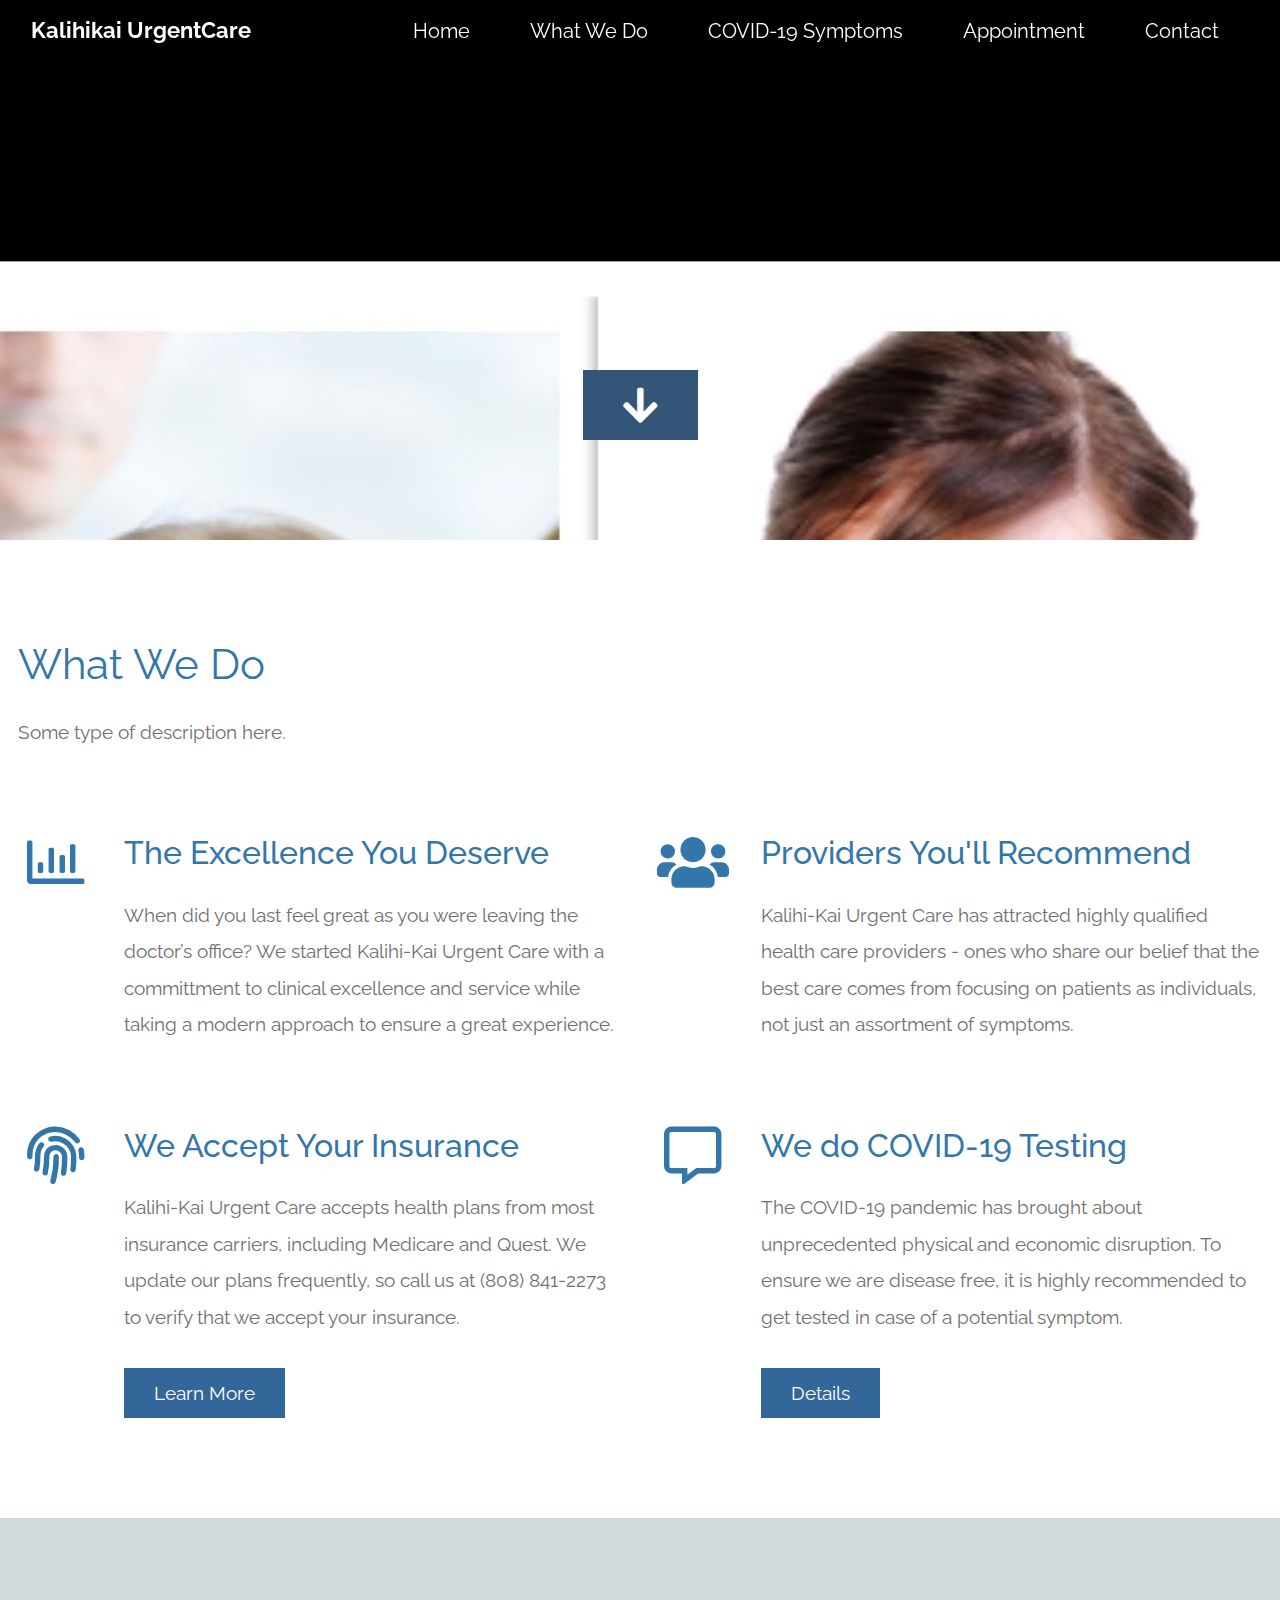
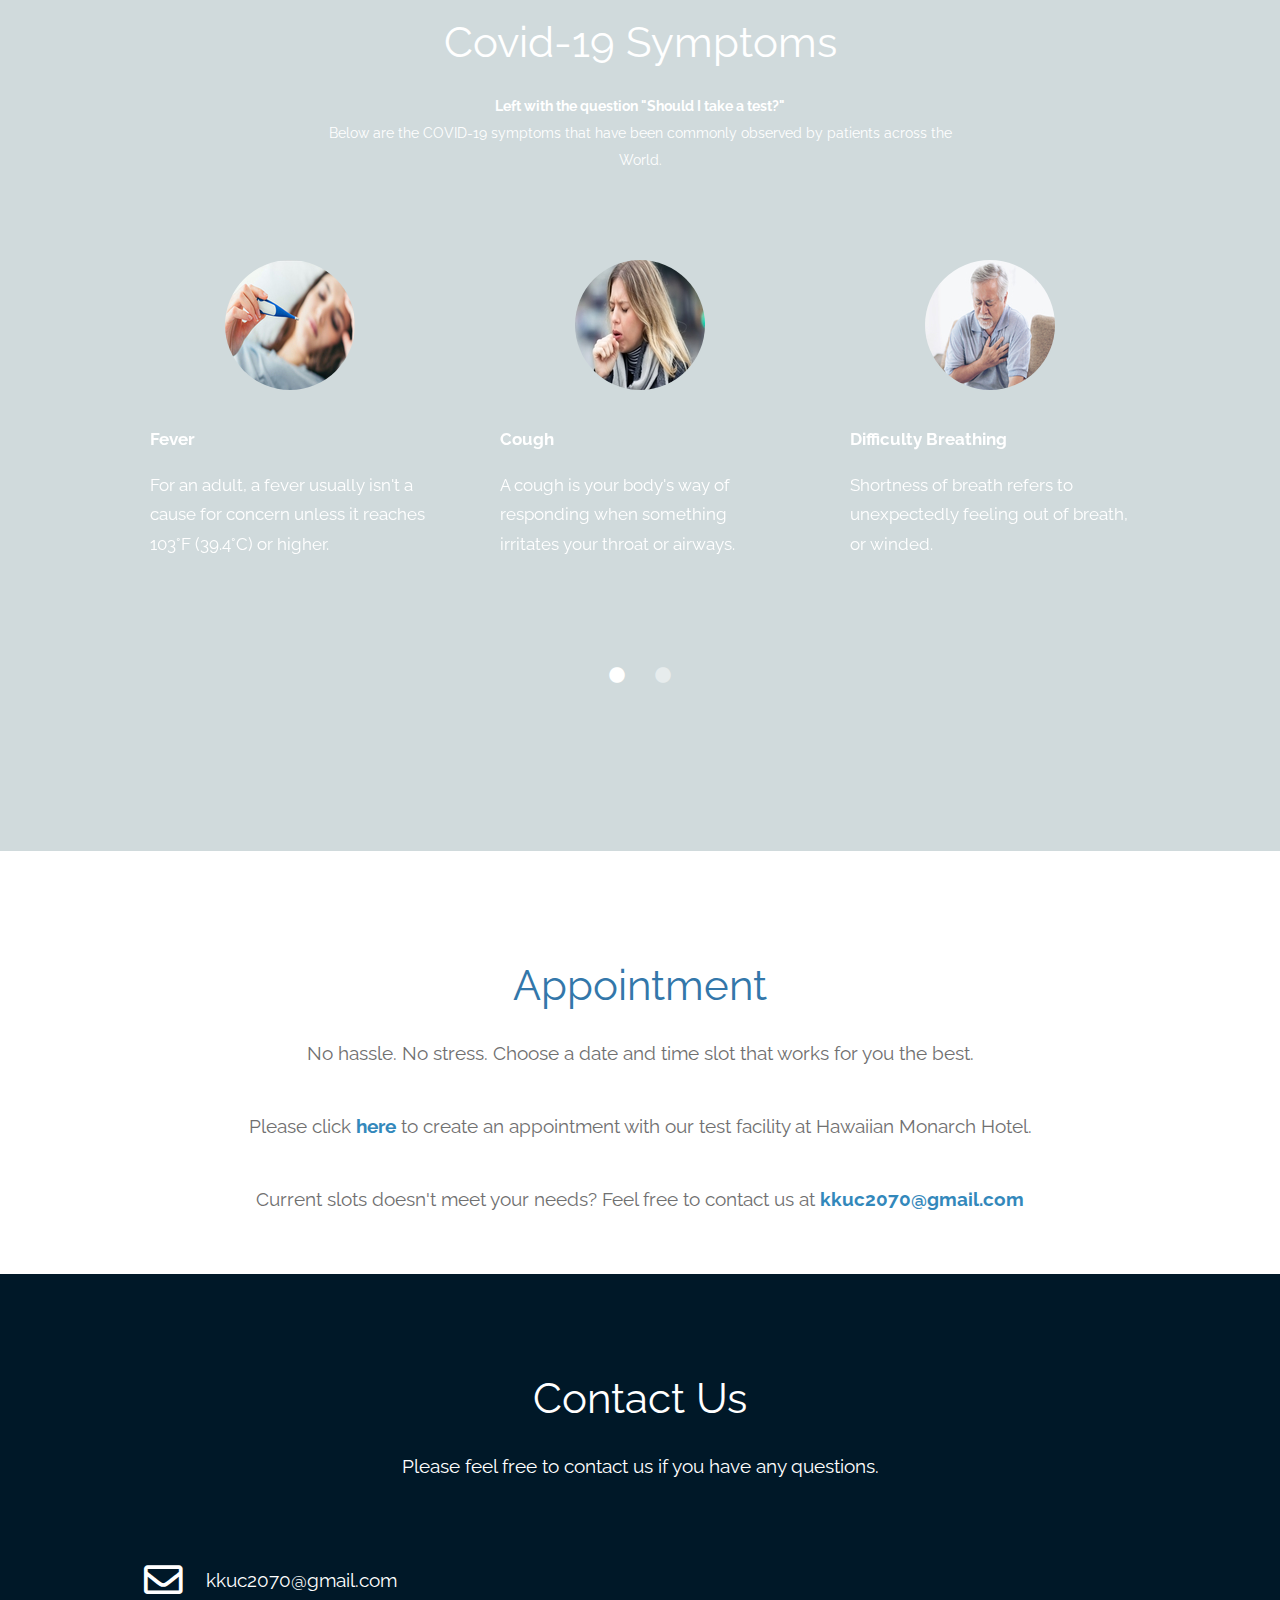
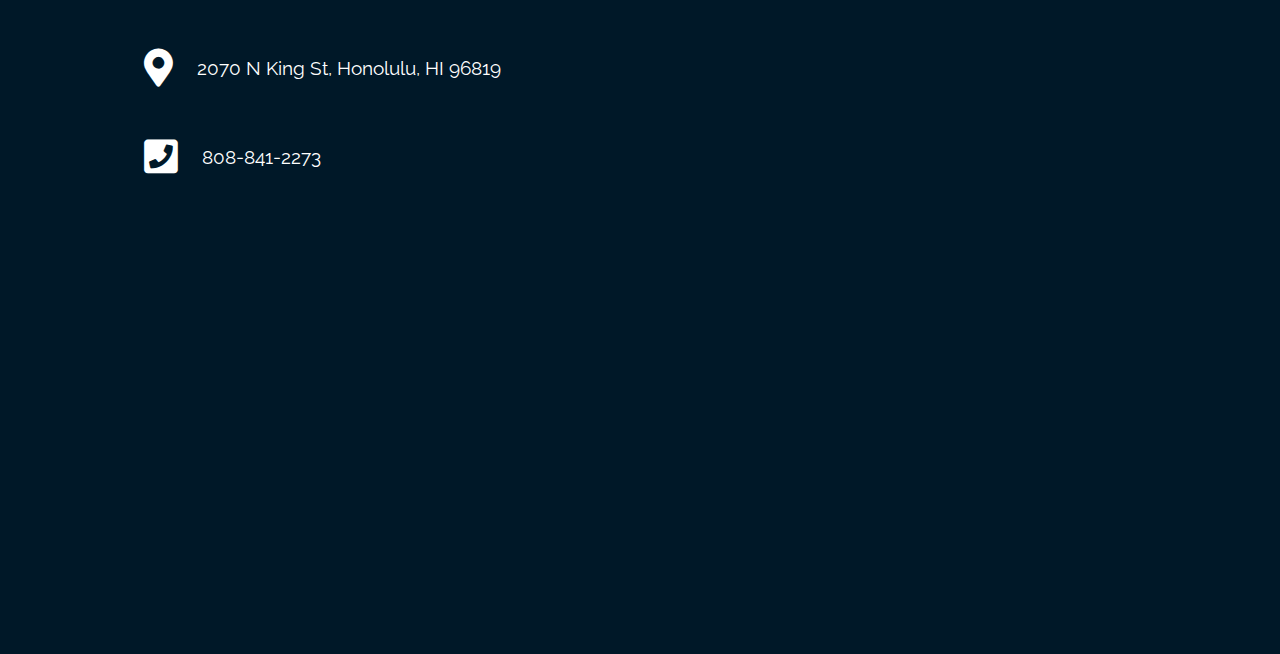
==== index.html @ c1357fe6 "pop up page before the actual page" ====
<!DOCTYPE html>
<html lang="en">
  <head>
    <meta charset="UTF-8" />
    <meta name="viewport" content="width=device-width, initial-scale=1.0" />
    <meta http-equiv="X-UA-Compatible" content="ie=edge" />
    <title>Kalihikai UrgentCare</title>
    <link rel="stylesheet" href="fontawesome-5.5/css/all.min.css" />
    <link rel="stylesheet" href="slick/slick.css">
    <link rel="stylesheet" href="slick/slick-theme.css">
    <link rel="stylesheet" href="magnific-popup/magnific-popup.css">
    <link rel="stylesheet" href="css/bootstrap.min.css" />
    <link rel="stylesheet" href="css/tooplate-infinite-loop.css" />

  </head>
  <body>
    <!-- Hero section -->
    <section id="infinite" class="text-white tm-font-big tm-parallax">
      <!-- Navigation -->
      <nav class="navbar navbar-expand-md tm-navbar" id="tmNav">              
        <div class="container">   
          <div class="tm-next">
              <a href="#infinite" class="navbar-brand">Kalihikai UrgentCare</a>
          </div>
          <button class="navbar-toggler" type="button" data-toggle="collapse" data-target="#navbarSupportedContent" aria-controls="navbarSupportedContent" aria-expanded="false" aria-label="Toggle navigation">
            <i class="fas fa-bars navbar-toggler-icon"></i>
          </button>
          <div class="collapse navbar-collapse" id="navbarSupportedContent">
            <ul class="navbar-nav ml-auto">
              <li class="nav-item">
                  <a class="nav-link tm-nav-link" href="#infinite">Home</a>
              </li>
              <li class="nav-item">
                  <a class="nav-link tm-nav-link" href="#whatwedo">What We Do</a>
              </li>
              <li class="nav-item">
                <a class="nav-link tm-nav-link" href="#testimonials">COVID-19 Symptoms</a>
              </li>
              <li class="nav-item">
                  <a class="nav-link tm-nav-link" href="#gallery">Appointment</a>
              </li>
              <li class="nav-item">
                  <a class="nav-link tm-nav-link" href="#contact">Contact</a>
              </li>                    
            </ul>
          </div>        
        </div>
      </nav>
      
<!--      <div class="text-center tm-hero-text-container">-->
<!--        <div class="tm-hero-text-container-inner">-->
<!--            <h2 class="tm-hero-title">Kalihikai UrgentCare</h2>-->
<!--            <p class="tm-hero-subtitle">-->
<!--              COVID-19 Testing-->
<!--                <br>Rapid Test-->
<!--            </p>-->
<!--        </div>        -->
<!--      </div>-->

      <div class="tm-next tm-intro-next">
        <a href="#whatwedo" class="text-center tm-down-arrow-link">
          <i class="fas fa-2x fa-arrow-down tm-down-arrow"></i>
        </a>
      </div>      
    </section>

    <section id="whatwedo" class="tm-section-pad-top">
      
      <div class="container">

            <div class="row tm-content-box"><!-- first row -->
                <div class="col-lg-12 col-xl-12">
                    <div class="tm-intro-text-container">
                        <h2 class="tm-text-primary mb-4 tm-section-title">What We Do</h2>
                        <p class="mb-4 tm-intro-text">
                          Some type of description here.</p>
                    </div>
                </div>

            </div><!-- first row -->
            
            <div class="row tm-content-box"><!-- second row -->
        		<div class="col-lg-1">
                    <i class="far fa-3x fa-chart-bar text-center tm-icon"></i>
                </div>
                <div class="col-lg-5">
                    <div class="tm-intro-text-container">
                        <h2 class="tm-text-primary mb-4">The Excellence You Deserve</h2>
                        <p class="mb-4 tm-intro-text">
                          When did you last feel great as you were leaving the doctor’s office? We started Kalihi-Kai Urgent Care with a committment to clinical excellence and service while taking a modern approach to ensure a great experience.</p>
                    </div>
                </div>
                
                <div class="col-lg-1">
                    <i class="fas fa-3x fa-users text-center tm-icon"></i>
                </div>
                <div class="col-lg-5">
                    <div class="tm-intro-text-container">
                        <h2 class="tm-text-primary mb-4">Providers You'll Recommend</h2>
                        <p class="mb-4 tm-intro-text">Kalihi-Kai Urgent Care has attracted highly qualified health care providers - ones who share our belief that the best care comes from focusing on patients as individuals, not just an assortment of symptoms.</p>
                    </div>
                </div>

            </div><!-- second row -->
            
            <div class="row tm-content-box"><!-- third row -->
        		<div class="col-lg-1">
                    <i class="fas fa-3x fa-fingerprint text-center tm-icon"></i>
                </div>
                <div class="col-lg-5">
                    <div class="tm-intro-text-container">
                        <h2 class="tm-text-primary mb-4">We Accept Your Insurance</h2>
                        <p class="mb-4 tm-intro-text">
                      Kalihi-Kai Urgent Care accepts health plans from most insurance carriers, including Medicare and Quest. We update our plans frequently, so call us at (808) 841-2273 to verify that we accept your insurance.</p>
                          <div class="tm-continue">
                            <a href="#testimonials" class="tm-intro-text tm-btn-primary">Learn More</a>
                        </div>
                    </div>
                </div>
                
                <div class="col-lg-1">
                    <i class="far fa-3x fa-comment-alt text-center tm-icon"></i>
                </div>
                <div class="col-lg-5">
                    <div class="tm-intro-text-container">
                        <h2 class="tm-text-primary mb-4">We do COVID-19 Testing</h2>
                        <p class="mb-4 tm-intro-text">The COVID-19 pandemic has brought about unprecedented physical and economic disruption. To ensure we are disease free, it is highly recommended to get tested in case of a potential symptom.</p>
                          <div class="tm-continue">
                            <a href="#testimonials" class="tm-intro-text tm-btn-primary">Details</a>
                        </div>
                    </div>
                </div>

            </div><!-- third row -->

        </div>
      
    </section>
    
    <section id="testimonials" class="tm-section-pad-top tm-parallax-2">      
      <div class="container tm-testimonials-content">
        <div class="row">
          <div class="col-lg-12 tm-content-box">
            <h2 class="text-white text-center mb-4 tm-section-title">Covid-19 Symptoms</h2>
            <p class="mx-auto tm-section-desc text-center">
                <strong>Left with the question "Should I take a test?"</strong>
                <br>Below are the COVID-19 symptoms that have been commonly observed by patients across the World.
              </p>
            <div class="mx-auto tm-gallery-container tm-gallery-container-2">
              <div class="tm-testimonials-carousel">
                <figure class="tm-testimonial-item">
                  <img src="img/testimonial-img-01.jpg" alt="Image" class="img-fluid mx-auto">
                  <blockquote><strong>Fever</strong></blockquote>
                  <blockquote>For an adult, a fever usually isn't a cause for concern unless it reaches 103°F (39.4°C) or higher.</blockquote>
                </figure>

                <figure class="tm-testimonial-item">
                  <img src="img/testimonial-img-02.jpg" alt="Image" class="img-fluid mx-auto">
                  <blockquote><strong>Cough</strong></blockquote>
                  <blockquote>A cough is your body's way of responding when something irritates your throat or airways.</blockquote>
                </figure>

                <figure class="tm-testimonial-item">
                  <img src="img/testimonial-img-03.jpg" alt="Image" class="img-fluid mx-auto">
                  <blockquote><strong>Difficulty Breathing</strong></blockquote>
                  <blockquote>Shortness of breath refers to unexpectedly feeling out of breath, or winded.</blockquote>
                </figure>

                <figure class="tm-testimonial-item">
                  <img src="img/testimonial-img-04.jpg" alt="Image" class="img-fluid mx-auto">
                  <blockquote><strong>Fatigueness</strong></blockquote>
                  <blockquote>Feeling overtired, with low energy and a strong desire to sleep that interferes with normal daily activities.</blockquote>
                </figure>

              </div>
            </div>
          </div>
        </div>
      </div>
      <div class="tm-bg-overlay"></div>
    </section>
    
    <section id="gallery" class="tm-section-pad-top">
      <div class="container tm-container-gallery">
        <div class="row">
          <div class="text-center col-12">
              <h2 class="tm-text-primary tm-section-title mb-4">Appointment</h2>
              <p>
              No hassle. No stress. Choose a date and time slot that works for you the best.<br><br>
                  Please click <strong><a href="calendar.html" target="_bottom">here</a></strong> to create an appointment with our test facility at Hawaiian Monarch Hotel.
                  <br><br>Current slots doesn't meet your needs? Feel free to contact us at <strong><a href="mailto:kkuc2070@gmail.com" target="_bottom">kkuc2070@gmail.com</a></strong>
              </p>
          </div>
        </div>
      </div>
    </section>

    <!-- Contact -->
    <section id="contact" class="tm-section-pad-top tm-parallax-2">
    
      <div class="container tm-container-contact">

        <div class="row">

            <div class="text-center col-12">
                <h2 class="tm-section-title mb-4">Contact Us</h2>
                <p class="mb-5">
                  Please feel free to contact us if you have any questions.
                </p><br>
            </div>

            <div class="col-sm-12 col-md-6">
                <div class="contact-item">
                  <a rel="nofollow" href="mailto:@gmail.com" class="item-link">
                      <i class="far fa-2x fa-envelope mr-4"></i>
                      <span class="mb-0">kkuc2070@gmail.com</span>
                  </a>
                </div>

                <div class="contact-item">
                  <a rel="nofollow" href="https://goo.gl/maps/x8SE1mJVfGqbF83N7" class="item-link">
                      <i class="fas fa-2x fa-map-marker-alt mr-4"></i>
                      <span class="mb-0">2070 N King St, Honolulu, HI 96819</span>
                  </a>
                </div>

                <div class="contact-item">
                  <a rel="nofollow" href="tel:8088412273" class="item-link">
                      <i class="fas fa-2x fa-phone-square mr-4"></i>
                      <span class="mb-0">808-841-2273</span>
                  </a>
                </div>
            </div>


        </div><!-- row ending -->
        
      </div>

    </section>
    
    <script src="js/jquery-1.9.1.min.js"></script>     
    <script src="slick/slick.min.js"></script>
    <script src="magnific-popup/jquery.magnific-popup.min.js"></script>
    <script src="js/easing.min.js"></script>
    <script src="js/jquery.singlePageNav.min.js"></script>     
    <script src="js/bootstrap.min.js"></script>
    <script>

      function getOffSet(){
        var _offset = 450;
        var windowHeight = window.innerHeight;

        if(windowHeight > 500) {
          _offset = 400;
        } 
        if(windowHeight > 680) {
          _offset = 300
        }
        if(windowHeight > 830) {
          _offset = 210;
        }

        return _offset;
      }

      function setParallaxPosition($doc, multiplier, $object){
        var offset = getOffSet();
        var from_top = $doc.scrollTop(),
          bg_css = 'center ' +(multiplier * from_top - offset) + 'px';
        $object.css({"background-position" : bg_css });
      }

      // Parallax function
      // Adapted based on https://codepen.io/roborich/pen/wpAsm        
      var background_image_parallax = function($object, multiplier, forceSet){
        multiplier = typeof multiplier !== 'undefined' ? multiplier : 0.5;
        multiplier = 1 - multiplier;
        var $doc = $(document);
        // $object.css({"background-attatchment" : "fixed"});

        if(forceSet) {
          setParallaxPosition($doc, multiplier, $object);
        } else {
          $(window).scroll(function(){          
            setParallaxPosition($doc, multiplier, $object);
          });
        }
      };

      var background_image_parallax_2 = function($object, multiplier){
        multiplier = typeof multiplier !== 'undefined' ? multiplier : 0.5;
        multiplier = 1 - multiplier;
        var $doc = $(document);
        $object.css({"background-attachment" : "fixed"});
        
        $(window).scroll(function(){
          if($(window).width() > 768) {
            var firstTop = $object.offset().top,
                pos = $(window).scrollTop(),
                yPos = Math.round((multiplier * (firstTop - pos)) - 186);              

            var bg_css = 'center ' + yPos + 'px';

            $object.css({"background-position" : bg_css });
          } else {
            $object.css({"background-position" : "center" });
          }
        });
      };
      
      $(function(){
        // Hero Section - Background Parallax
        background_image_parallax($(".tm-parallax"), 0.30, false);
        background_image_parallax_2($("#contact"), 0.80);   
        background_image_parallax_2($("#testimonials"), 0.80);   
        
        // Handle window resize
        window.addEventListener('resize', function(){
          background_image_parallax($(".tm-parallax"), 0.30, true);
        }, true);

        // Detect window scroll and update navbar
        $(window).scroll(function(e){          
          if($(document).scrollTop() > 120) {
            $('.tm-navbar').addClass("scroll");
          } else {
            $('.tm-navbar').removeClass("scroll");
          }
        });
        
        // Close mobile menu after click 
        $('#tmNav a').on('click', function(){
          $('.navbar-collapse').removeClass('show'); 
        })

        // Scroll to corresponding section with animation
        $('#tmNav').singlePageNav({
          'easing': 'easeInOutExpo',
          'speed': 600
        });        
        
        // Add smooth scrolling to all links
        // https://www.w3schools.com/howto/howto_css_smooth_scroll.asp
        $("a").on('click', function(event) {
          if (this.hash !== "") {
            event.preventDefault();
            var hash = this.hash;

            $('html, body').animate({
              scrollTop: $(hash).offset().top
            }, 600, 'easeInOutExpo', function(){
              window.location.hash = hash;
            });
          } // End if
        });

        // Pop up
        $('.tm-gallery').magnificPopup({
          delegate: 'a',
          type: 'image',
          gallery: { enabled: true }
        });

        $('.tm-testimonials-carousel').slick({
          dots: true,
          prevArrow: false,
          nextArrow: false,
          infinite: false,
          slidesToShow: 3,
          slidesToScroll: 1,
          responsive: [
            {
              breakpoint: 992,
              settings: {
                slidesToShow: 2
              }
            },
            {
              breakpoint: 768,
              settings: {
                slidesToShow: 2
              }
            }, 
            {
              breakpoint: 480,
              settings: {
                  slidesToShow: 1
              }                 
            }
          ]
        });

        // Gallery
        $('.tm-gallery').slick({
          dots: true,
          infinite: false,
          slidesToShow: 5,
          slidesToScroll: 2,
          responsive: [
          {
            breakpoint: 1199,
            settings: {
              slidesToShow: 4,
              slidesToScroll: 2
            }
          },
          {
            breakpoint: 991,
            settings: {
              slidesToShow: 3,
              slidesToScroll: 2
            }
          },
          {
            breakpoint: 767,
            settings: {
              slidesToShow: 2,
              slidesToScroll: 1
            }
          },
          {
            breakpoint: 480,
            settings: {
              slidesToShow: 1,
              slidesToScroll: 1
            }
          }
        ]
        });
      });
    </script>
  </body>
</html>
---- css/tooplate-infinite-loop.css ----
/*

Tooplate 2117 Infinite Loop

https://www.tooplate.com/view/2117-infinite-loop

*/

@import url("https://fonts.googleapis.com/css?family=Raleway:100,300,400,500,700,900");

body {
	font-family: "Raleway", sans-serif;
	font-size: 1.2em;
  color: #707070;
  margin: 0;
  padding: 0;
  overflow-x: hidden;
}
a {
  transition: all 0.3s ease;
  color: #38B;
}

a:hover,
a:focus {
  text-decoration: none;
  color: #D40;
}

a:focus {
  outline: none;
}

.btn {
  padding: 8px 32px;
}

.btn:hover {
  background-color: #ced4da;
}

blockquote {
  font-size: 0.86em;
  line-height: 1.8em;
}

.tm-section-pad-top {
  padding-top: 80px;
  padding-bottom: 40px;
}

.tm-content-box {
  padding-top: 20px;
  padding-bottom: 40px;
}

.tm-text-primary {
  color: #37A;
}

.tm-font-big {
  font-size: 1.25rem;
}

.tm-btn-primary {
  color: white;
  background-color: #369;
  padding: 14px 30px;
}

.tm-btn-primary:hover,
.tm-btn-primary:focus {
  color: white;
  background-color: #38B;
}

/* Navbar */

.tm-navbar {
  position: fixed;
  width: 100%;
  z-index: 1000;
  background-color: transparent;
  transition: all 0.3s ease;
}

.tm-navbar.scroll {
  background-color: white;
  border-bottom: 1px solid #e9ecef;
}

.navbar-brand {
  color: white;
  font-size: 1.4rem;
  font-weight: bold;
}

.navbar-brand:hover,
.tm-navbar.scroll .navbar-brand:hover {
  color: #38B;
}

.tm-navbar.scroll .navbar-brand {
  color: #369;
}

.nav-item {
  list-style: none;
}

.tm-nav-link {
  color: white;
}

.tm-navbar.scroll .tm-nav-link {
  color: #369;
}

.tm-navbar.scroll .tm-nav-link:hover,
.tm-navbar.scroll .tm-nav-link.current,
.tm-nav-link:hover {
  color: #FFF;
  background-color: #369;
}

.navbar-toggler {
  border: 1px solid white;
  padding-left: 10px;
  padding-right: 10px;
}

.navbar-toggler-icon {
  color: white;
  padding-top: 6px;
}

.tm-navbar.scroll .navbar-toggler {
  border: 1px solid #707070;
}

.tm-navbar.scroll .navbar-toggler-icon {
  color: #707070;
}

/* Hero */

#infinite {
	background-color: #222;
  background-image: url(../img/collage.jpg);
  background-repeat: no-repeat;
  height: 60vh;
  min-height: 375px;
  position: relative;
}

@media (min-height: 600px) and (min-width: 1920px) {
  #infinite {
    background-size: cover;
  }
}

@media (min-height: 830px) {
  #infinite {
    background-position: center -210px;
  }
}

@media (min-height: 680px) and (max-height: 829px) {
  #infinite {
    background-position: center -300px;
  }
}

@media (min-height: 500px) and (max-height: 679px) {
  #infinite {
    background-position: center -400px;
  }
}

@media (max-height: 499px) {
  #infinite {
    background-position: center -450px;
  }
}

.tm-hero-text-container {
  width: 100%;
  height: 100%;
  display: flex;
  flex-flow: column;
  justify-content: center;
}

.tm-hero-text-container-inner {
  margin-top: -90px;
}

.tm-hero-title {
  font-size: 3.5rem;
  text-shadow: 2px 2px 2px #333;
}

.tm-hero-subtitle {
  text-shadow: 2px 2px 2px #333;
}

.tm-intro-next {
  position: absolute;
  bottom: 100px;
  left: 0;
  right: 0;
}

@media (max-height: 480px) {
  .tm-hero-text-container-inner {
    margin-top: -40px;
  }

  .tm-intro-next {
    bottom: 20px;
  }
}

.tm-down-arrow-link {
  display: block;
  margin-top: 18%;
}

.tm-down-arrow {
  	color: #FFF;
    cursor: pointer;
    background: #357;
    padding: 15px 40px;
    transition: all 0.3s ease;
}

.tm-down-arrow:hover,
.tm-down-arrow:focus {
  color: #FFF;
  background: #37A;
  padding: 20px 50px;
}

/* Introduction */

#introduction {
  padding-bottom: 100px;
}

.tm-section-title {
  font-size: 2.6rem;
  font-weight: normal;
}

.tm-intro-text {
  font-size: 1.2rem;
}

.tm-icon {
  display: block;
  color: #37A;
}

.tm-continue {
	padding: 20px 0 30px 0;
}

/* Testimonials */
#testimonials {
  color: white;
  background-image: url(../img/infinite-loop-02.jpg);
  background-size: cover;
  background-repeat: no-repeat;
  background-size: 100%;
  position: relative;
}

@media (max-width: 991px) {
  #testimonials {
    background-image: url(../img/infinite-loop-02-mobile.jpg);
  }
}

.tm-testimonials-content {
  position: relative;
  z-index: 100;
}

.tm-bg-overlay {
  width: 100%;
  height: 100%;
  background: rgba(20, 70, 80, 0.2);
  position: absolute;
  top: 0;
  left: 0;
  right: 0;
  bottom: 0;
  z-index: 0;
}

.tm-testimonials-carousel {
  max-width: 1050px;
  margin: 0 auto;
}

.tm-testimonial-item {
  max-width: 290px;
  margin-left: 35px;
  margin-right: 35px;
}

.tm-testimonial-item img {
  border-radius: 50%;
  margin-bottom: 35px;
}

.tm-testimonial-item figcaption {
  text-align: right;
  font-style: italic;
  font-size: 1.1rem;
}

/* Work */

.tm-section-desc {
  max-width: 650px;
  width: 100%;
  font-size: 0.9rem;
}

.tm-gallery-container {
  padding-top: 70px;
  padding-bottom: 120px;
}

.tm-gallery-item {
  margin: 0 15px;
}

.slick-dots {
  bottom: -65px;
}

.slick-dots li {
  margin: 0 13px;
}

.slick-dots li button:hover:before,
.slick-dots li button:focus:before,
.slick-dots li.slick-active button:before {
  opacity: 1;
  color: #3ba0dd;
}

.tm-testimonials-carousel .slick-dots li button:before {
  color: white;
  opacity: 0.5;
}

.tm-testimonials-carousel .slick-dots li button:hover:before,
.tm-testimonials-carousel .slick-dots li button:focus:before,
.tm-testimonials-carousel .slick-dots li.slick-active button:before {
  color: white;
  opacity: 1;
}

.slick-dots li button:before {
  font-size: 18px;
}

/* Hover Effect */
/* Common style */
.grid figure {
  position: relative;
  float: left;
  overflow: hidden;
  background: #3085a3;
  text-align: center;
  cursor: pointer;
}

.grid figure img {
  position: relative;
  display: block;
  min-height: 100%;
  max-width: 100%;
  opacity: 0.8;
}

.grid figure figcaption {
  padding: 2em;
  color: #fff;
  text-transform: uppercase;
  font-size: 1.25em;
  -webkit-backface-visibility: hidden;
  backface-visibility: hidden;
}

.grid figure figcaption::before,
.grid figure figcaption::after {
  pointer-events: none;
}

.grid figure figcaption,
.grid figure figcaption > a {
  position: absolute;
  top: 0;
  left: 0;
  width: 100%;
  height: 100%;
}

/* Anchor will cover the whole item by default */
/* For some effects it will show as a button */
.grid figure figcaption > a {
  z-index: 1000;
  text-indent: 200%;
  white-space: nowrap;
  font-size: 0;
  opacity: 0;
}

.grid figure h2 {
  word-spacing: -0.15em;
  font-size: 0.9em;
  font-weight: 300;
}

.grid figure h2 span {
  font-weight: 600;
}

.grid figure h2,
.grid figure p {
  margin: 0;
}

.grid figure p {
  letter-spacing: 1px;
  font-size: 68.5%;
}

/*---------------*/
/***** Honey *****/
/*---------------*/

figure.effect-honey {
  background: #4a3753;
  max-width: 220px;
}

figure.effect-honey img {
  opacity: 1;
  -webkit-transition: opacity 0.35s;
  transition: opacity 0.35s;
}

figure.effect-honey:hover img {
  opacity: 0.4;
}

figure.effect-honey figcaption::before {
  position: absolute;
  bottom: 0;
  left: 0;
  width: 100%;
  height: 10px;
  background: #38C;
  content: "";
  -webkit-transform: translate3d(0, 10px, 0);
  transform: translate3d(0, 10px, 0);
}

figure.effect-honey h2 {
  position: absolute;
  bottom: 0;
  left: 0;
  padding: 1em 1.5em;
  width: 100%;
  text-align: left;
  -webkit-transform: translate3d(0, -30px, 0);
  transform: translate3d(0, -30px, 0);
}

figure.effect-honey h2 i {
  font-style: normal;
  opacity: 0;
  -webkit-transition: opacity 0.35s, -webkit-transform 0.35s;
  transition: opacity 0.35s, transform 0.35s;
  -webkit-transform: translate3d(0, -30px, 0);
  transform: translate3d(0, -30px, 0);
}

figure.effect-honey figcaption::before,
figure.effect-honey h2 {
  -webkit-transition: -webkit-transform 0.35s;
  transition: transform 0.35s;
}

figure.effect-honey:hover figcaption::before,
figure.effect-honey:hover h2,
figure.effect-honey:hover h2 i {
  opacity: 1;
  -webkit-transform: translate3d(0, 0, 0);
  transform: translate3d(0, 0, 0);
}

.tm-container-gallery {
	padding-top: 30px;
	}

/* Contact */

#contact {
  color: white;
  background-color: #001828;
  background-image: url(../img/infinite-loop-03.jpg);
  background-position: center;
  background-repeat: no-repeat;
  min-height: 980px;
  position: relative;
  padding-bottom: 50px;
  padding-top: 100px;
}

.contact-item {
  margin-left: 20px;
  margin-bottom: 50px;
}

.item-link {
  display: flex;
  align-items: center;
}

.item-link i,
.item-link span {
  color: white;
  transition: all 0.3s ease;
}

.item-link:hover i,
.item-link:hover span {
  color: #3496d8;
}

.tm-input {
	margin: 0 0 20px 0;
	width: 90%;
  padding: 8px 20px;
  border-radius: 6px;
  border: 1px solid white;
  background: transparent;
  color: white;
}

.tm-btn-submit {
	font-size: 0.9em;
	color: #fff;
	background-color: #369;
	width: 50%;
	margin-bottom: 60px;
}

.tm-btn-submit:hover {
	color: #fff;
	background-color: #38B;
}

::placeholder {
  /* Chrome, Firefox, Opera, Safari 10.1+ */
  color: white;
  opacity: 1; /* Firefox */
}

:-ms-input-placeholder {
  /* Internet Explorer 10-11 */
  color: white;
}

::-ms-input-placeholder {
  /* Microsoft Edge */
  color: white;
}

.tm-footer {
  position: absolute;
  bottom: 35px;
  left: 0;
  right: 0;
  padding: 0 15px;
}

.tm-footer a {
	color: #fff;
}

.tm-footer a:hover {
	color: #9CF;
}

.tm-footer-link {
  color: white;
}

.tm-footer-link:hover,
.tm-footer-link:focus {
  color: #38B;
  text-decoration: none;
}

p {
  line-height: 1.9;
}

@media (min-width: 768px) {
  .tm-intro-text-container {
    padding-left: 0px;
  }

  .navbar-expand-md .navbar-nav .nav-link {
    padding-right: 30px;
    padding-left: 30px;
  }
}

@media (min-width: 1200px) {
  .container {
    max-width: 1275px;
  }

  .tm-container-gallery {
    max-width: 1290px;
  }

  .tm-container-contact {
    max-width: 1063px;
  }
}

@media (max-width: 991px) {
  .tm-intro-text-container {
    padding-left: 15px;
    padding-top: 30px;
    max-width: 600px;
    margin-left: auto;
    margin-right: auto;
  }

  .tm-intro-img {
    display: block;
    margin-left: auto;
    margin-right: auto;
  }

  .tm-btn-submit {
    margin-left: 0;
    margin-top: 20px;
  }
}

@media (max-width: 767px) {

  .navbar-nav {
    max-width: 200px;
    text-align: right;
  }

  .navbar-collapse {
    background-color: rgb(255, 255, 255);
    padding: 10px;
    border-radius: 3px;
  }

  .navbar-collapse .nav-link {
    color: #707070;
	padding-right: 20px;
  }
}

@media (max-width: 480px) {
  .tm-gallery-container {
    max-width: 220px;
    margin-left: auto;
    margin-right: auto;
  }

  .tm-gallery-container-2 {
    max-width: 350px;
  }

  .slick-dots li {
    margin: 0 8px;
  }

  .tm-gallery-item {
    margin: 0;
  }
}
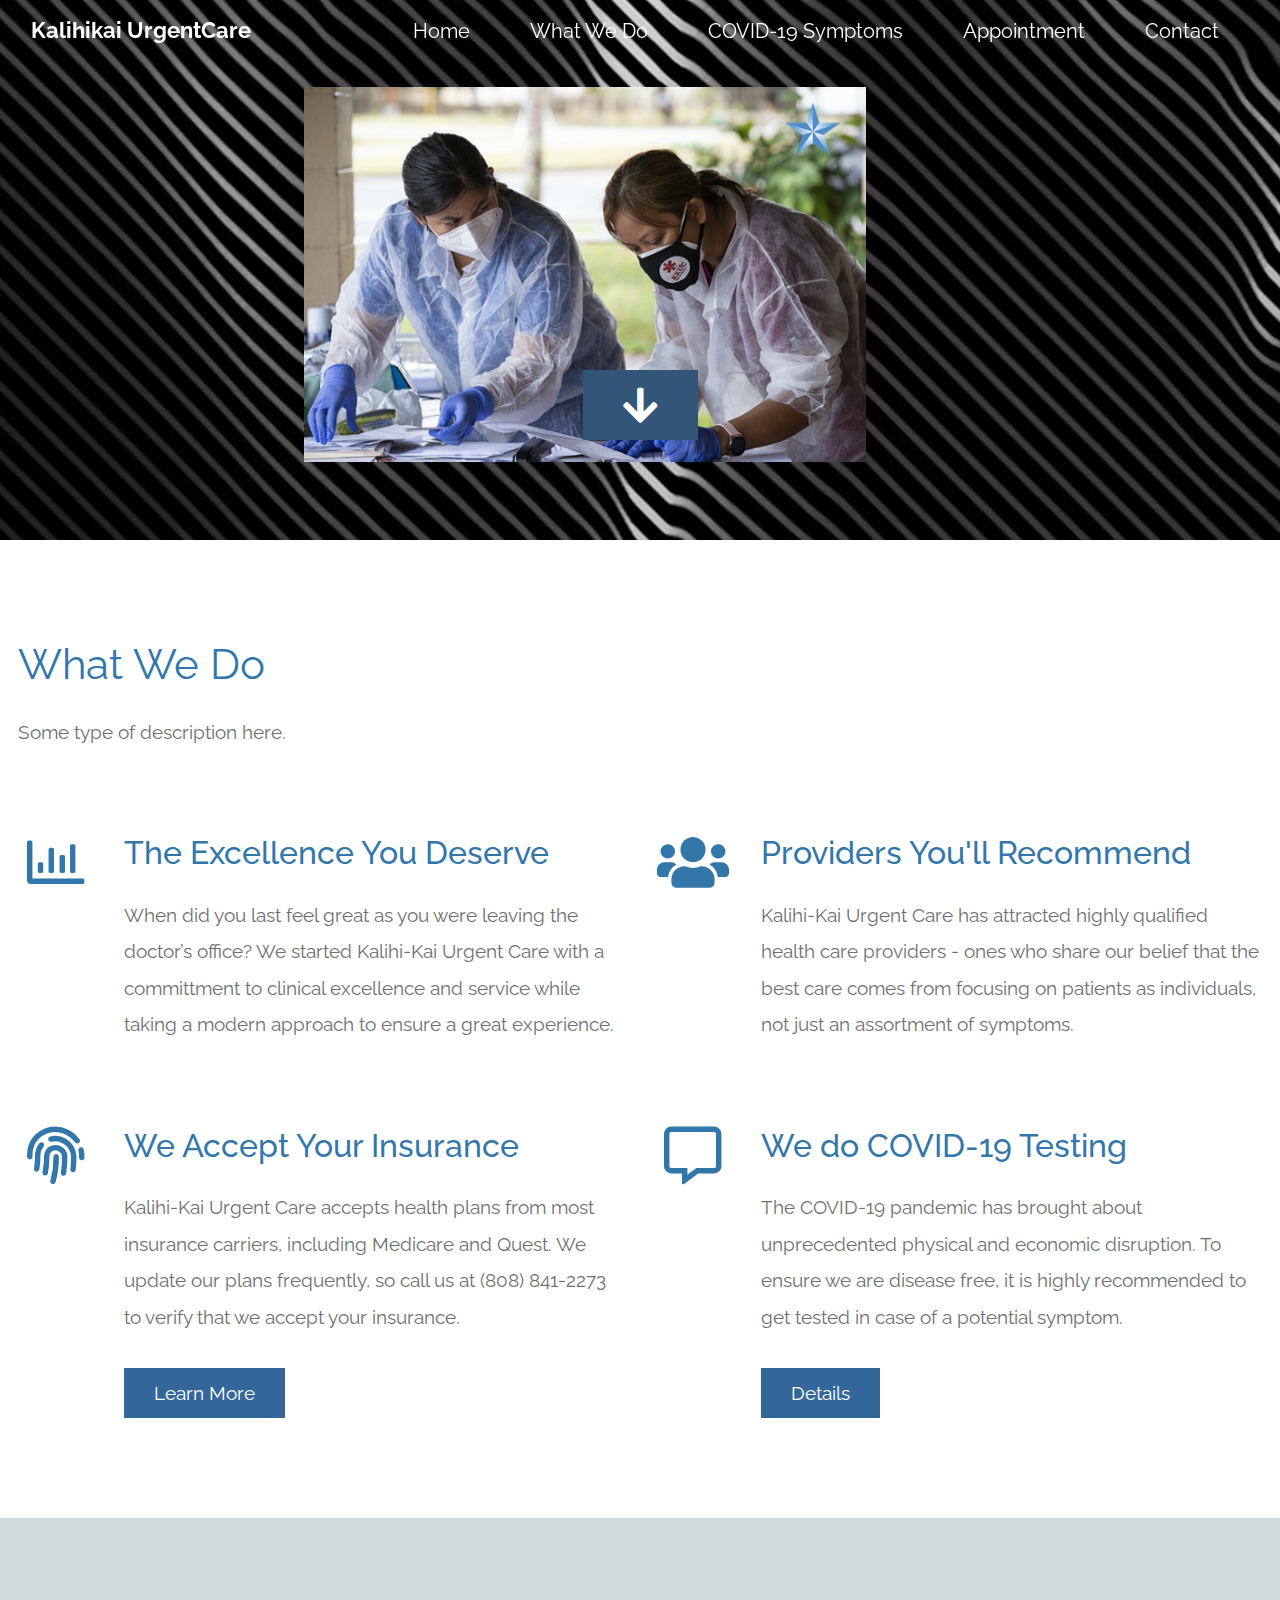
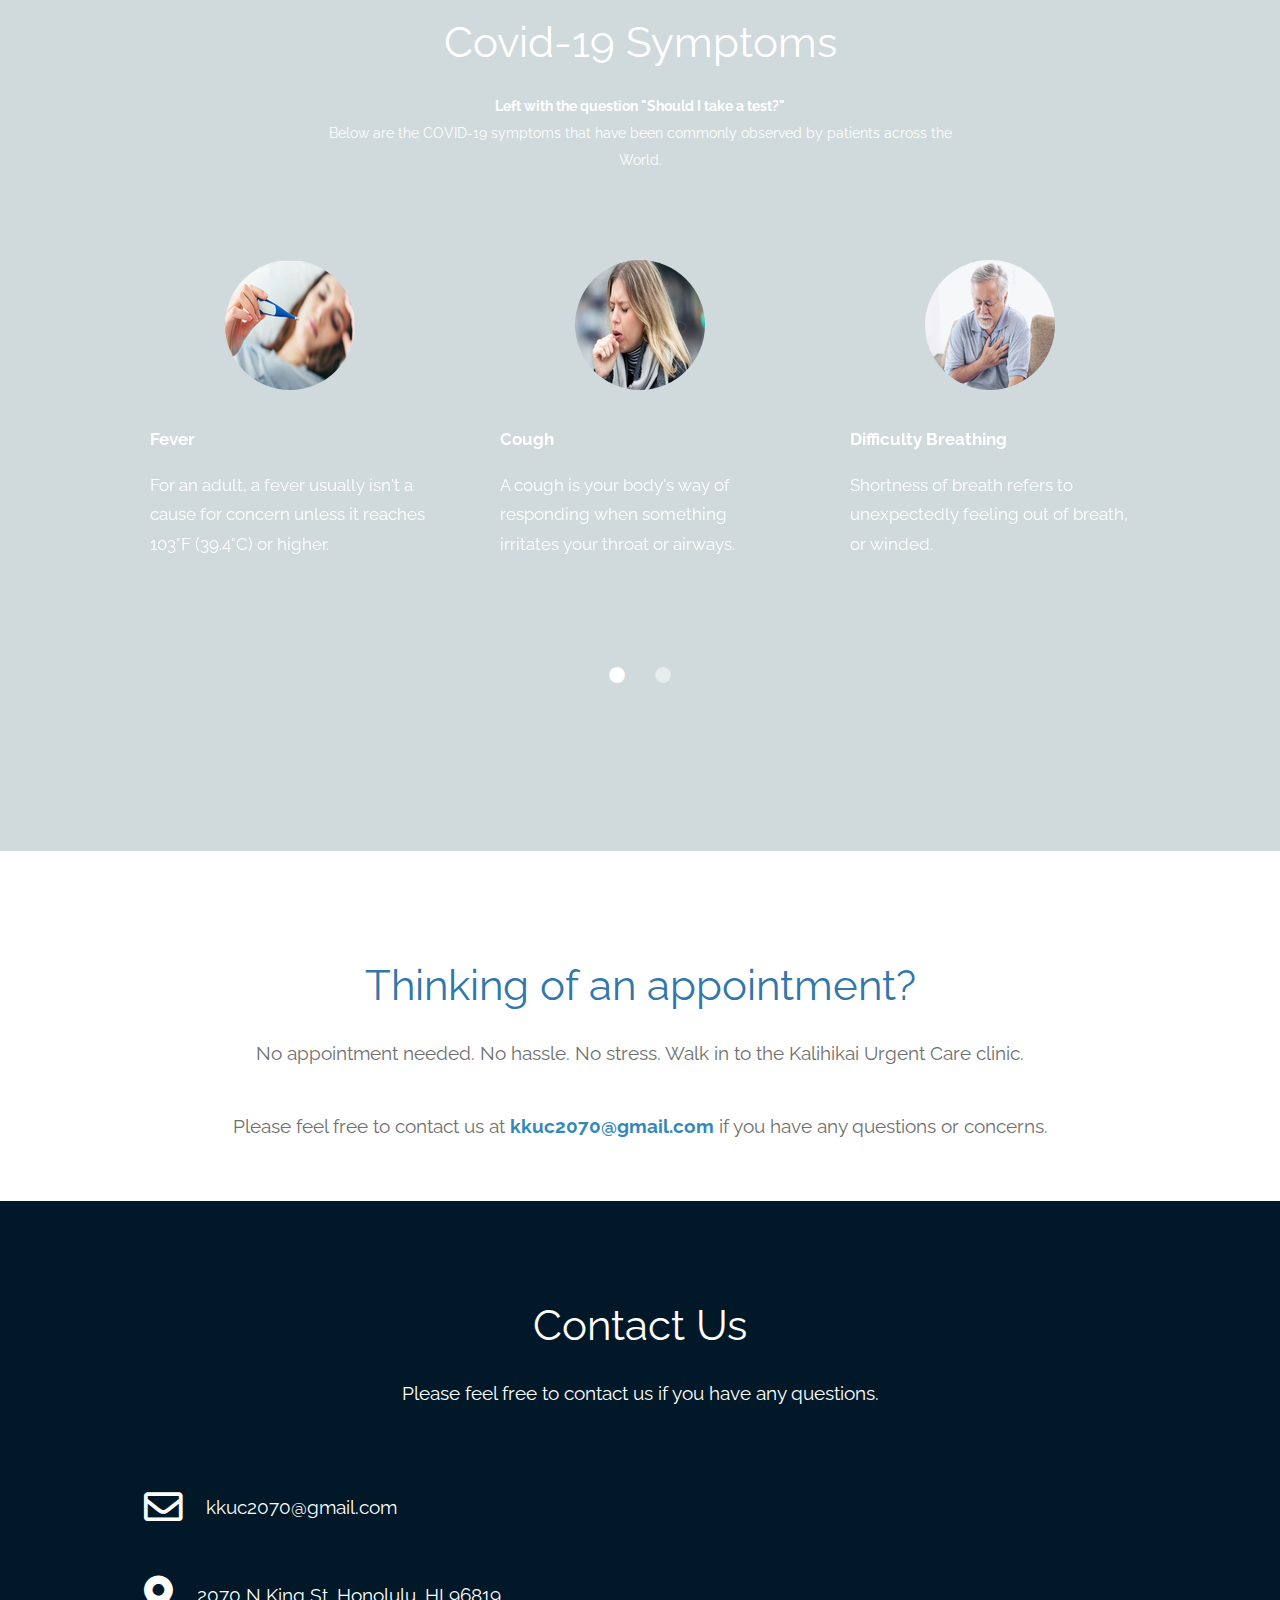
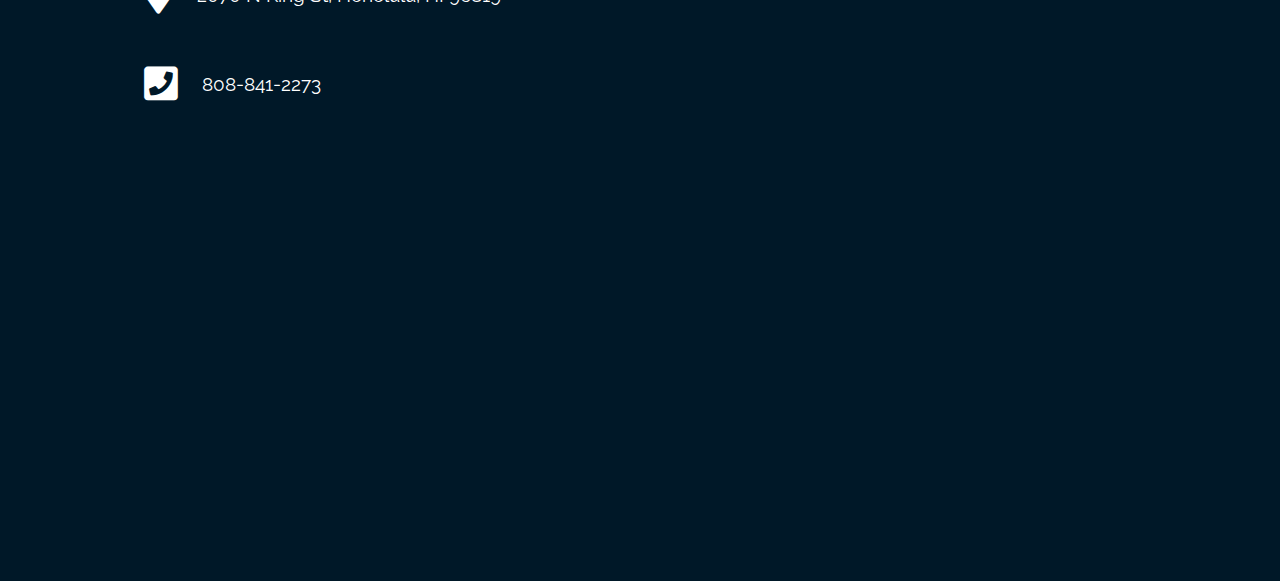
==== commit b905fa1d: "changes per client requirement" ====
--- a/index.html
+++ b/index.html
@@ -184,11 +184,11 @@
       <div class="container tm-container-gallery">
         <div class="row">
           <div class="text-center col-12">
-              <h2 class="tm-text-primary tm-section-title mb-4">Appointment</h2>
+              <h2 class="tm-text-primary tm-section-title mb-4">Thinking of an appointment?</h2>
               <p>
-              No hassle. No stress. Choose a date and time slot that works for you the best.<br><br>
-                  Please click <strong><a href="calendar.html" target="_bottom">here</a></strong> to create an appointment with our test facility at Hawaiian Monarch Hotel.
-                  <br><br>Current slots doesn't meet your needs? Feel free to contact us at <strong><a href="mailto:kkuc2070@gmail.com" target="_bottom">kkuc2070@gmail.com</a></strong>
+                  No appointment needed. No hassle. No stress. Walk in to the Kalihikai Urgent Care clinic.<br><br>
+                <!--Please click <strong><a href="calendar.html" target="_bottom">here</a></strong> to create an appointment with our test facility at Hawaiian Monarch Hotel.-->
+                  Please feel free to contact us at <strong><a href="mailto:kkuc2070@gmail.com" target="_bottom">kkuc2070@gmail.com</a></strong> if you have any questions or concerns.
               </p>
           </div>
         </div>
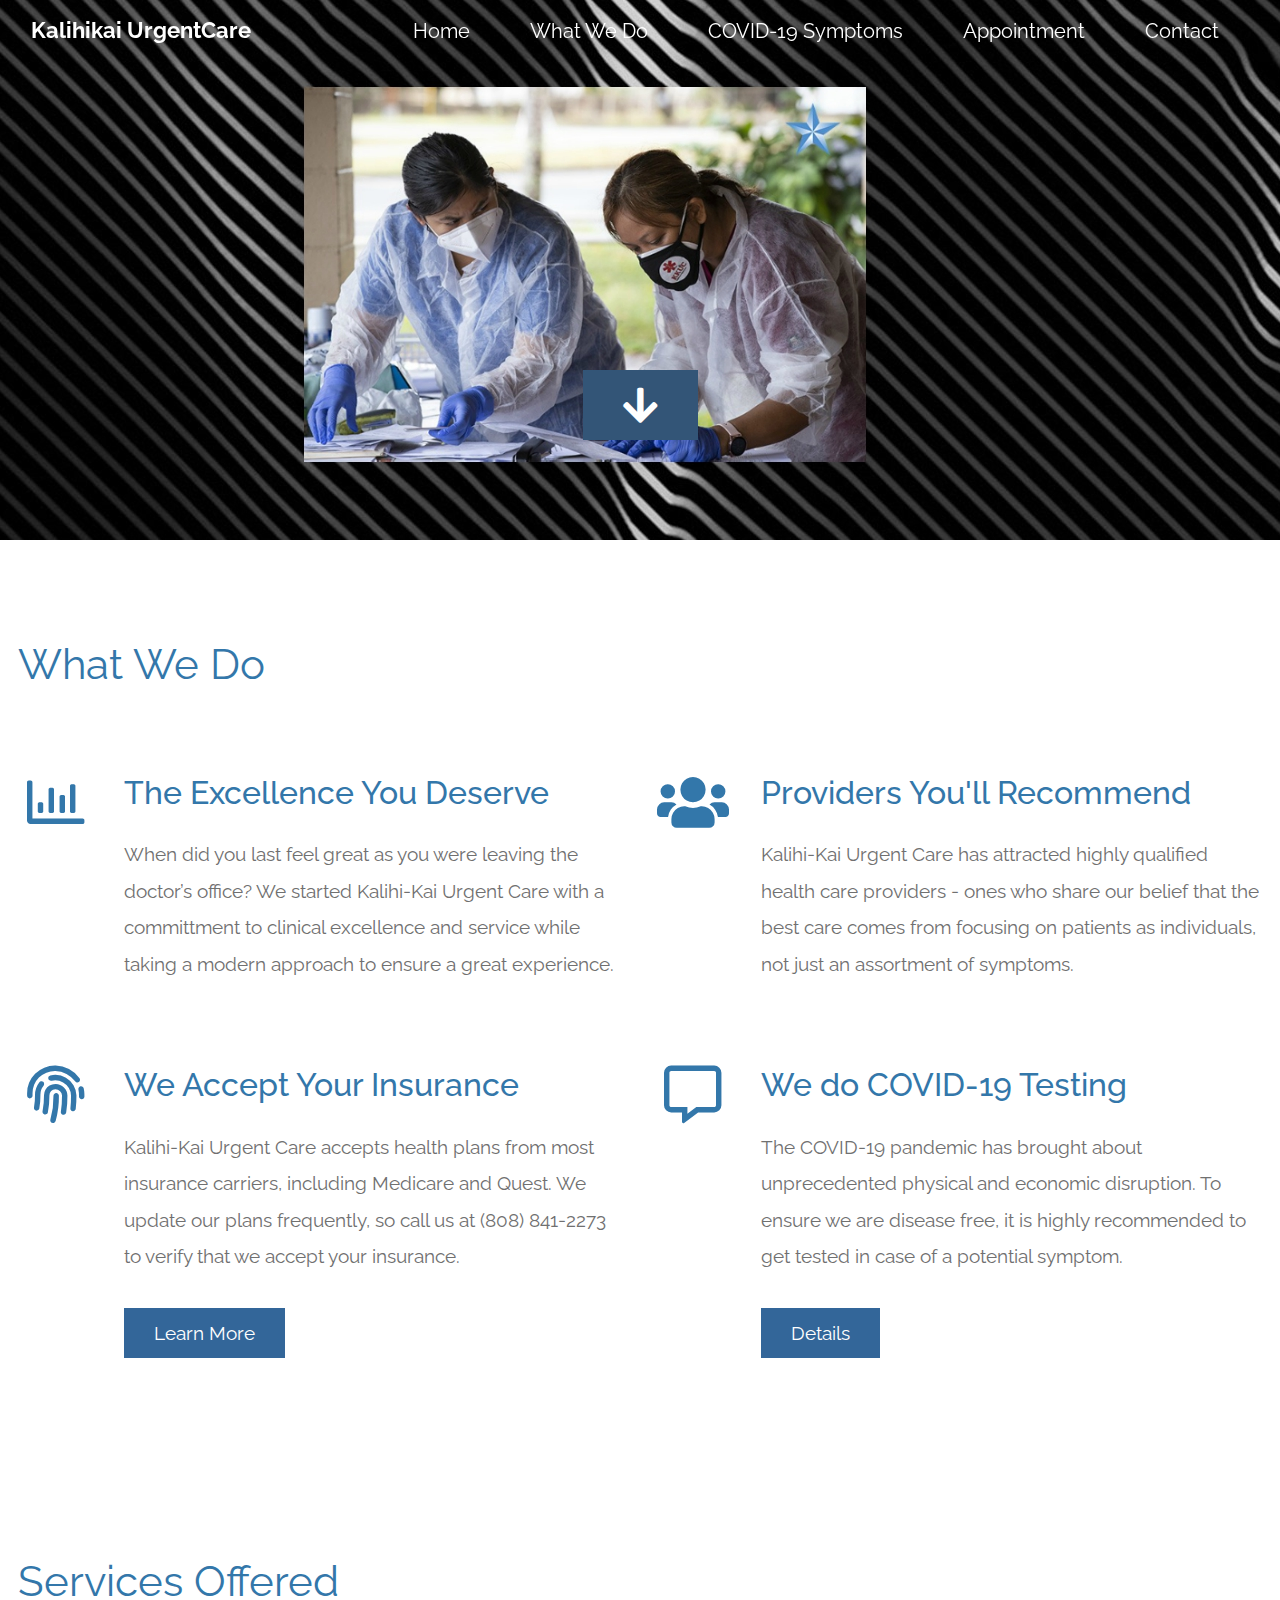
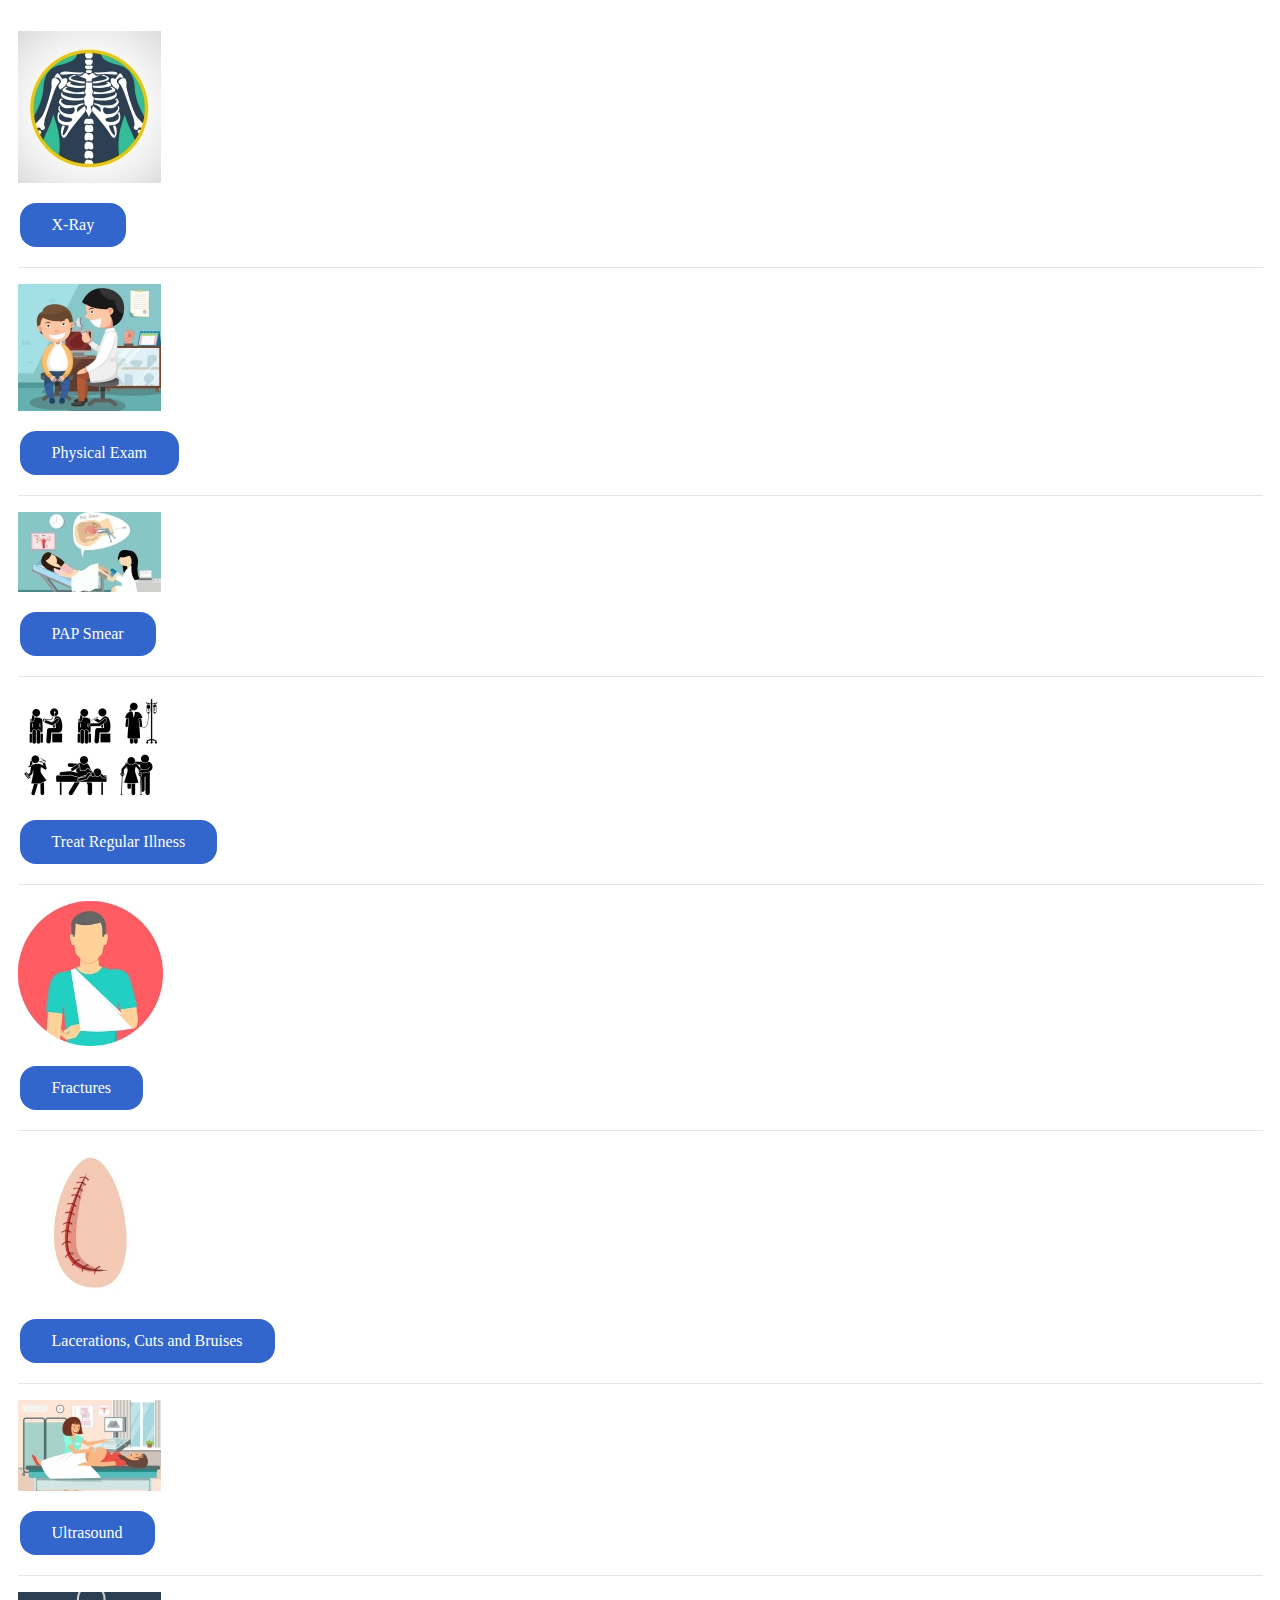
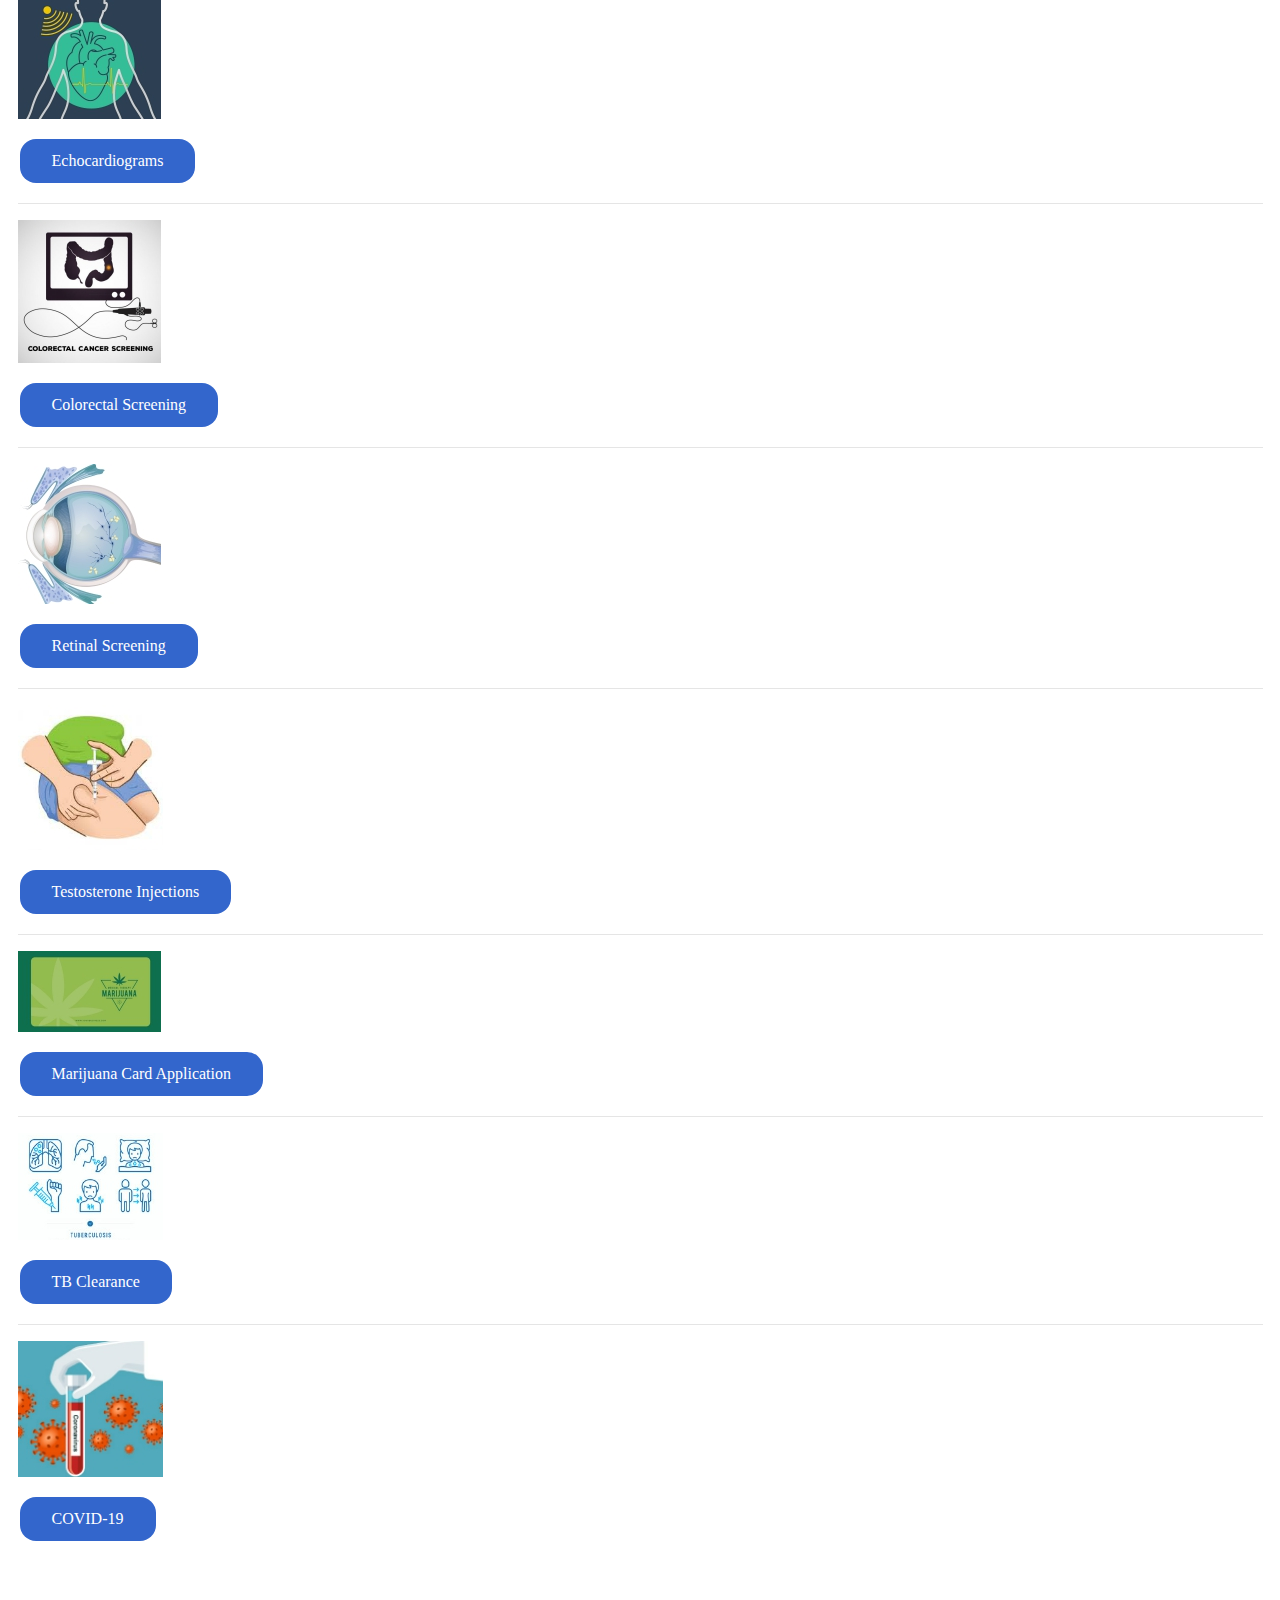
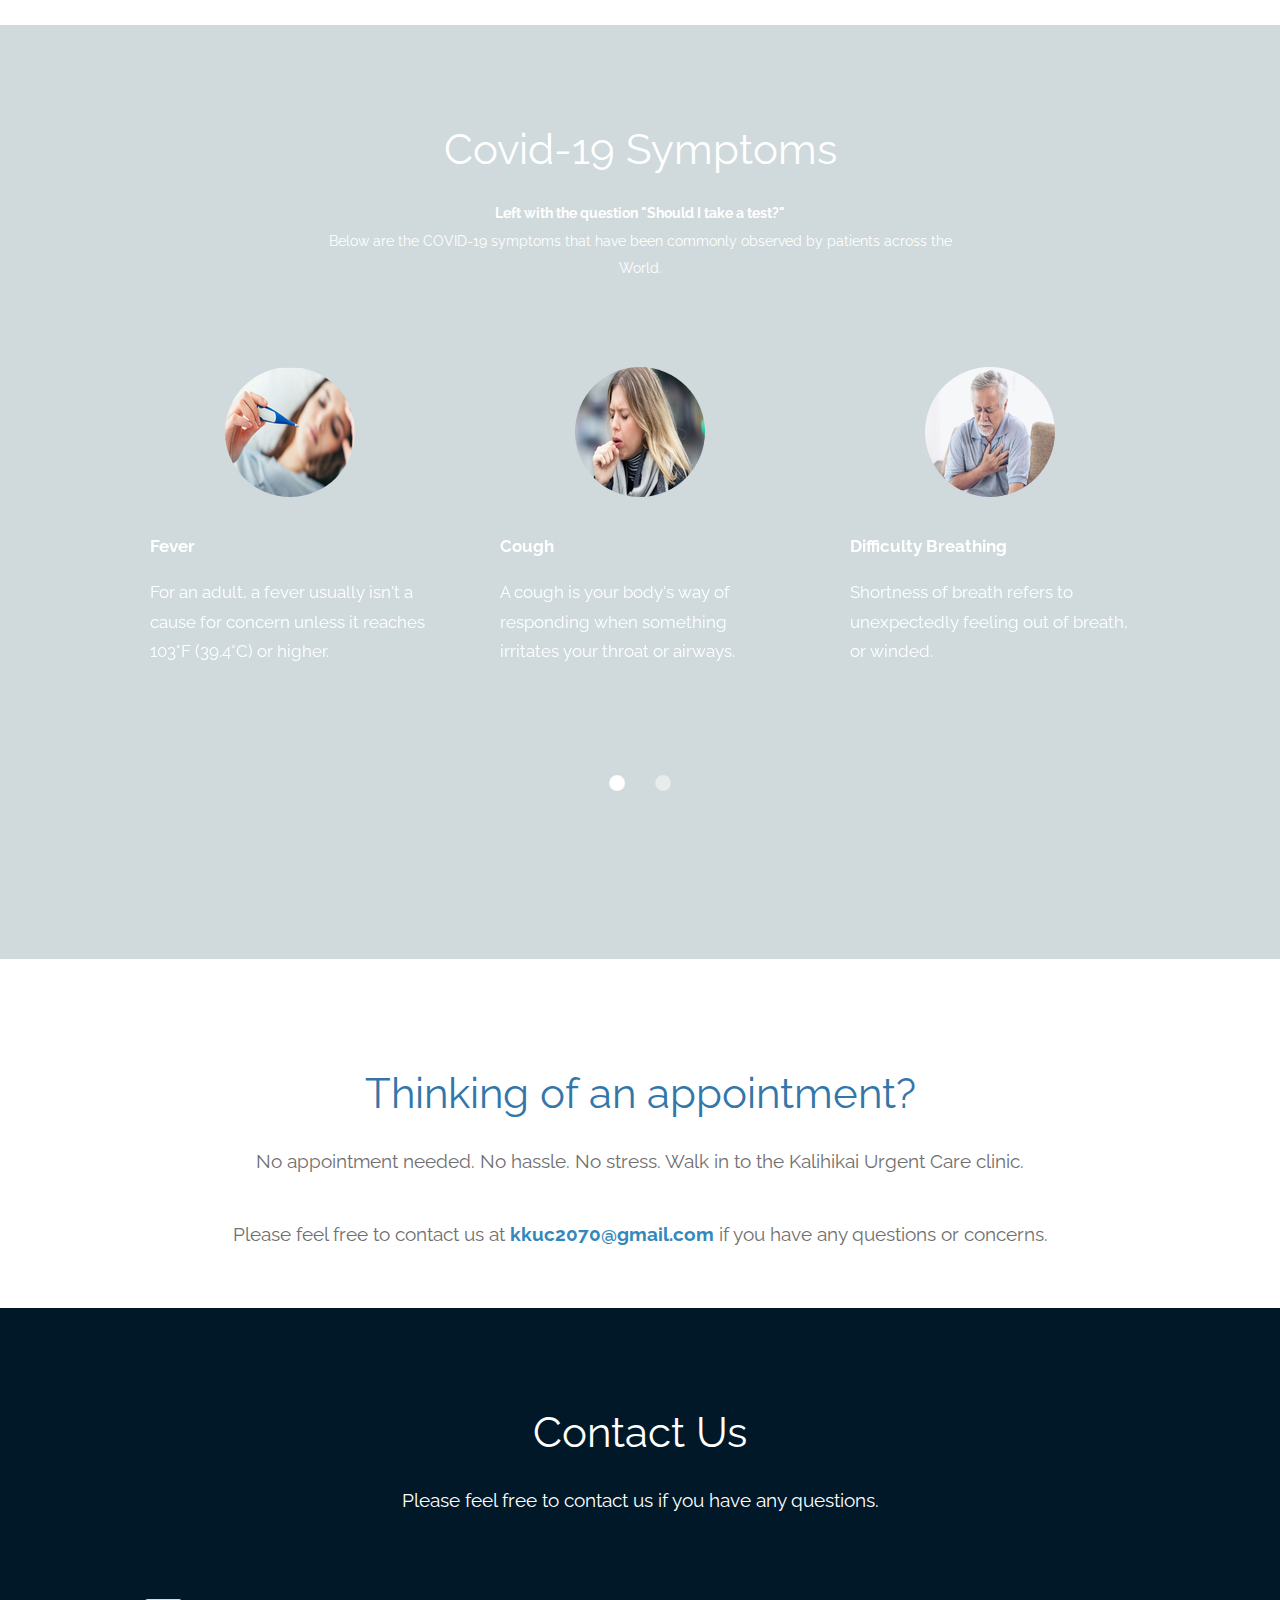
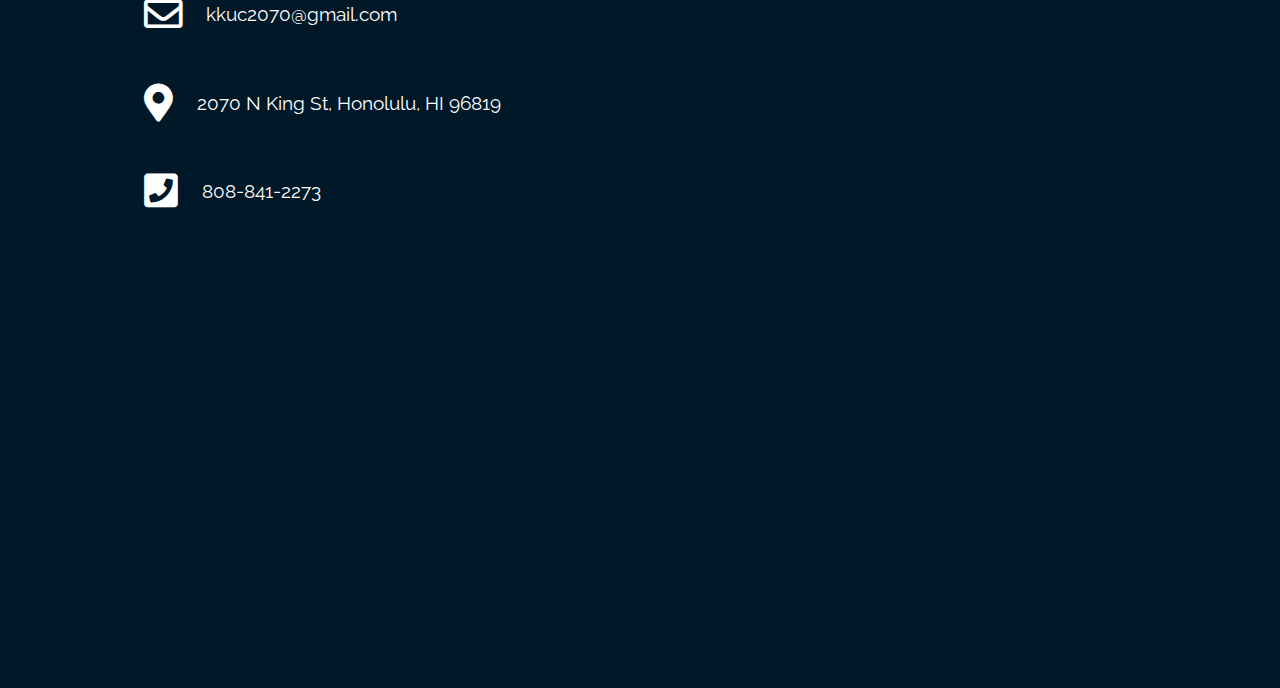
==== commit b3e43416: "changes per client requirement" ====
--- a/index.html
+++ b/index.html
@@ -17,8 +17,8 @@
     <!-- Hero section -->
     <section id="infinite" class="text-white tm-font-big tm-parallax">
       <!-- Navigation -->
-      <nav class="navbar navbar-expand-md tm-navbar" id="tmNav">              
-        <div class="container">   
+      <nav class="navbar navbar-expand-md tm-navbar" id="tmNav">
+        <div class="container">
           <div class="tm-next">
               <a href="#infinite" class="navbar-brand">Kalihikai UrgentCare</a>
           </div>
@@ -41,12 +41,12 @@
               </li>
               <li class="nav-item">
                   <a class="nav-link tm-nav-link" href="#contact">Contact</a>
-              </li>                    
+              </li>
             </ul>
-          </div>        
+          </div>
         </div>
       </nav>
-      
+
 <!--      <div class="text-center tm-hero-text-container">-->
 <!--        <div class="tm-hero-text-container-inner">-->
 <!--            <h2 class="tm-hero-title">Kalihikai UrgentCare</h2>-->
@@ -61,24 +61,22 @@
         <a href="#whatwedo" class="text-center tm-down-arrow-link">
           <i class="fas fa-2x fa-arrow-down tm-down-arrow"></i>
         </a>
-      </div>      
+      </div>
     </section>
 
     <section id="whatwedo" class="tm-section-pad-top">
-      
+
       <div class="container">
 
             <div class="row tm-content-box"><!-- first row -->
                 <div class="col-lg-12 col-xl-12">
                     <div class="tm-intro-text-container">
                         <h2 class="tm-text-primary mb-4 tm-section-title">What We Do</h2>
-                        <p class="mb-4 tm-intro-text">
-                          Some type of description here.</p>
                     </div>
                 </div>
 
             </div><!-- first row -->
-            
+
             <div class="row tm-content-box"><!-- second row -->
         		<div class="col-lg-1">
                     <i class="far fa-3x fa-chart-bar text-center tm-icon"></i>
@@ -90,7 +88,7 @@
                           When did you last feel great as you were leaving the doctor’s office? We started Kalihi-Kai Urgent Care with a committment to clinical excellence and service while taking a modern approach to ensure a great experience.</p>
                     </div>
                 </div>
-                
+
                 <div class="col-lg-1">
                     <i class="fas fa-3x fa-users text-center tm-icon"></i>
                 </div>
@@ -102,7 +100,7 @@
                 </div>
 
             </div><!-- second row -->
-            
+
             <div class="row tm-content-box"><!-- third row -->
         		<div class="col-lg-1">
                     <i class="fas fa-3x fa-fingerprint text-center tm-icon"></i>
@@ -117,7 +115,7 @@
                         </div>
                     </div>
                 </div>
-                
+
                 <div class="col-lg-1">
                     <i class="far fa-3x fa-comment-alt text-center tm-icon"></i>
                 </div>
@@ -134,10 +132,162 @@
             </div><!-- third row -->
 
         </div>
-      
+
     </section>
-    
-    <section id="testimonials" class="tm-section-pad-top tm-parallax-2">      
+
+    <section id="services" class="tm-section-pad-top">
+      <div class="container">
+        <div class="row tm-content-box"><!-- first row -->
+            <div class="col-lg-12 col-xl-12">
+                <div class="tm-intro-text-container">
+                    <h2 class="tm-text-primary mb-4 tm-section-title">Services Offered</h2>
+                </div>
+                                <div>
+                   <a>
+                      <figure>
+                         <img src="img/services_img/xray.jpg">
+                      </figure>
+                      <aside>
+                         <button class="button accent round">X-Ray</button>
+                      </aside>
+                   </a>
+                <hr>
+                </div>
+                <div>
+                   <a>
+                      <figure><img src="img/services_img/exam.jpg">
+                      </figure>
+                      <aside>
+                         <button class="button accent round">Physical Exam</button>
+                      </aside>
+                   </a>
+                <hr>
+                </div>
+                <div>
+                   <a>
+                      <figure><img src="img/services_img/smear.jpg">
+                      </figure>
+                      <aside>
+                         <button class="button accent round">PAP Smear</button>
+                      </aside>
+                   </a>
+                <hr>
+                </div>
+                <div>
+                   <a>
+                      <figure><img src="img/services_img/sick.jpg">
+                      </figure>
+                      <aside>
+                         <button class="button accent round">Treat Regular Illness</button>
+                      </aside>
+                   </a>
+                <hr>
+                </div>
+                <div>
+                   <a>
+                      <figure><img src="img/services_img/fracture.jpg">
+                      </figure>
+                      <aside>
+                         <button class="button accent round">Fractures</button>
+                      </aside>
+                   </a>
+                <hr>
+                </div>
+                <div>
+                   <a>
+                      <figure><img src="img/services_img/laceration.jpg">
+                      </figure>
+                      <aside>
+                         <button class="button accent round">Lacerations, Cuts and Bruises</button>
+                      </aside>
+                   </a>
+                <hr>
+                </div>
+                <div>
+                   <a>
+                      <figure><img src="img/services_img/ultrasound.jpg">
+                      </figure>
+                      <aside>
+                         <button class="button accent round">Ultrasound</button>
+                      </aside>
+                   </a>
+                <hr>
+                </div>
+                <div>
+                   <a>
+                      <figure><img src="img/services_img/echocardiogram.jpg">
+                      </figure>
+                      <aside>
+                         <button class="button accent round">Echocardiograms</button>
+                      </aside>
+                   </a>
+                <hr>
+                </div>
+                <div>
+                   <a>
+                      <figure><img src="img/services_img/screening.jpg">
+                      </figure>
+                      <aside>
+                         <button class="button accent round">Colorectal Screening</button>
+                      </aside>
+                   </a>
+                <hr>
+                </div>
+                <div>
+                   <a>
+                      <figure><img src="img/services_img/retina.jpg">
+                      </figure>
+                      <aside>
+                         <button class="button accent round">Retinal Screening</button>
+                      </aside>
+                   </a>
+                <hr>
+                </div>
+                <div>
+                   <a>
+                      <figure><img src="img/services_img/testosterone.jpg">
+                      </figure>
+                      <aside>
+                         <button class="button accent round">Testosterone Injections</button>
+                      </aside>
+                   </a>
+                <hr>
+                </div>
+                <div>
+                   <a>
+                      <figure><img src="img/services_img/marijuana.jpg">
+                      </figure>
+                      <aside>
+                         <button class="button accent round">Marijuana Card Application</button>
+                      </aside>
+                   </a>
+                <hr>
+                </div>
+                <div>
+                   <a>
+                      <figure><img src="img/services_img/tuberculosis.jpg">
+                      </figure>
+                      <aside>
+                         <button class="button accent round">TB Clearance</button>
+                      </aside>
+                   </a>
+                <hr>
+                </div>
+                <div>
+                    <a>
+                       <figure><img src="img/services_img/covid.jpg">
+                       </figure>
+                       <aside>
+                          <button class="button accent round">COVID-19</button>
+                       </aside>
+                    </a>
+               </div>
+            </div>
+          </div>
+      </div>
+    </section>
+
+    <section id="testimonials" class="tm-section-pad-top tm-parallax-2">
       <div class="container tm-testimonials-content">
         <div class="row">
           <div class="col-lg-12 tm-content-box">
@@ -179,7 +329,7 @@
       </div>
       <div class="tm-bg-overlay"></div>
     </section>
-    
+
     <section id="gallery" class="tm-section-pad-top">
       <div class="container tm-container-gallery">
         <div class="row">
@@ -197,7 +347,7 @@
 
     <!-- Contact -->
     <section id="contact" class="tm-section-pad-top tm-parallax-2">
-    
+
       <div class="container tm-container-contact">
 
         <div class="row">
@@ -234,16 +384,16 @@
 
 
         </div><!-- row ending -->
-        
+
       </div>
 
     </section>
-    
-    <script src="js/jquery-1.9.1.min.js"></script>     
+
+    <script src="js/jquery-1.9.1.min.js"></script>
     <script src="slick/slick.min.js"></script>
     <script src="magnific-popup/jquery.magnific-popup.min.js"></script>
     <script src="js/easing.min.js"></script>
-    <script src="js/jquery.singlePageNav.min.js"></script>     
+    <script src="js/jquery.singlePageNav.min.js"></script>
     <script src="js/bootstrap.min.js"></script>
     <script>
 
--- a/css/tooplate-infinite-loop.css
+++ b/css/tooplate-infinite-loop.css
@@ -25,6 +25,30 @@
 a:focus {
   text-decoration: none;
   color: #D40;
+}
+
+.button {
+  background-color: #3366CC;
+  border: none;
+  color: #fff;
+  padding: 15px 32px;
+  text-align: center;
+  text-decoration: none;
+  display: inline-block;
+  font-family: 'Proxima Bold';
+  font-size: 16px;
+  margin: 4px 2px;
+  cursor: pointer;
+}
+
+.accent {
+  font-family: 'Proxima Bold';
+  line-height: 14px;
+  color: white;
+}
+
+.round {
+  border-radius:16px
 }
 
 a:focus {
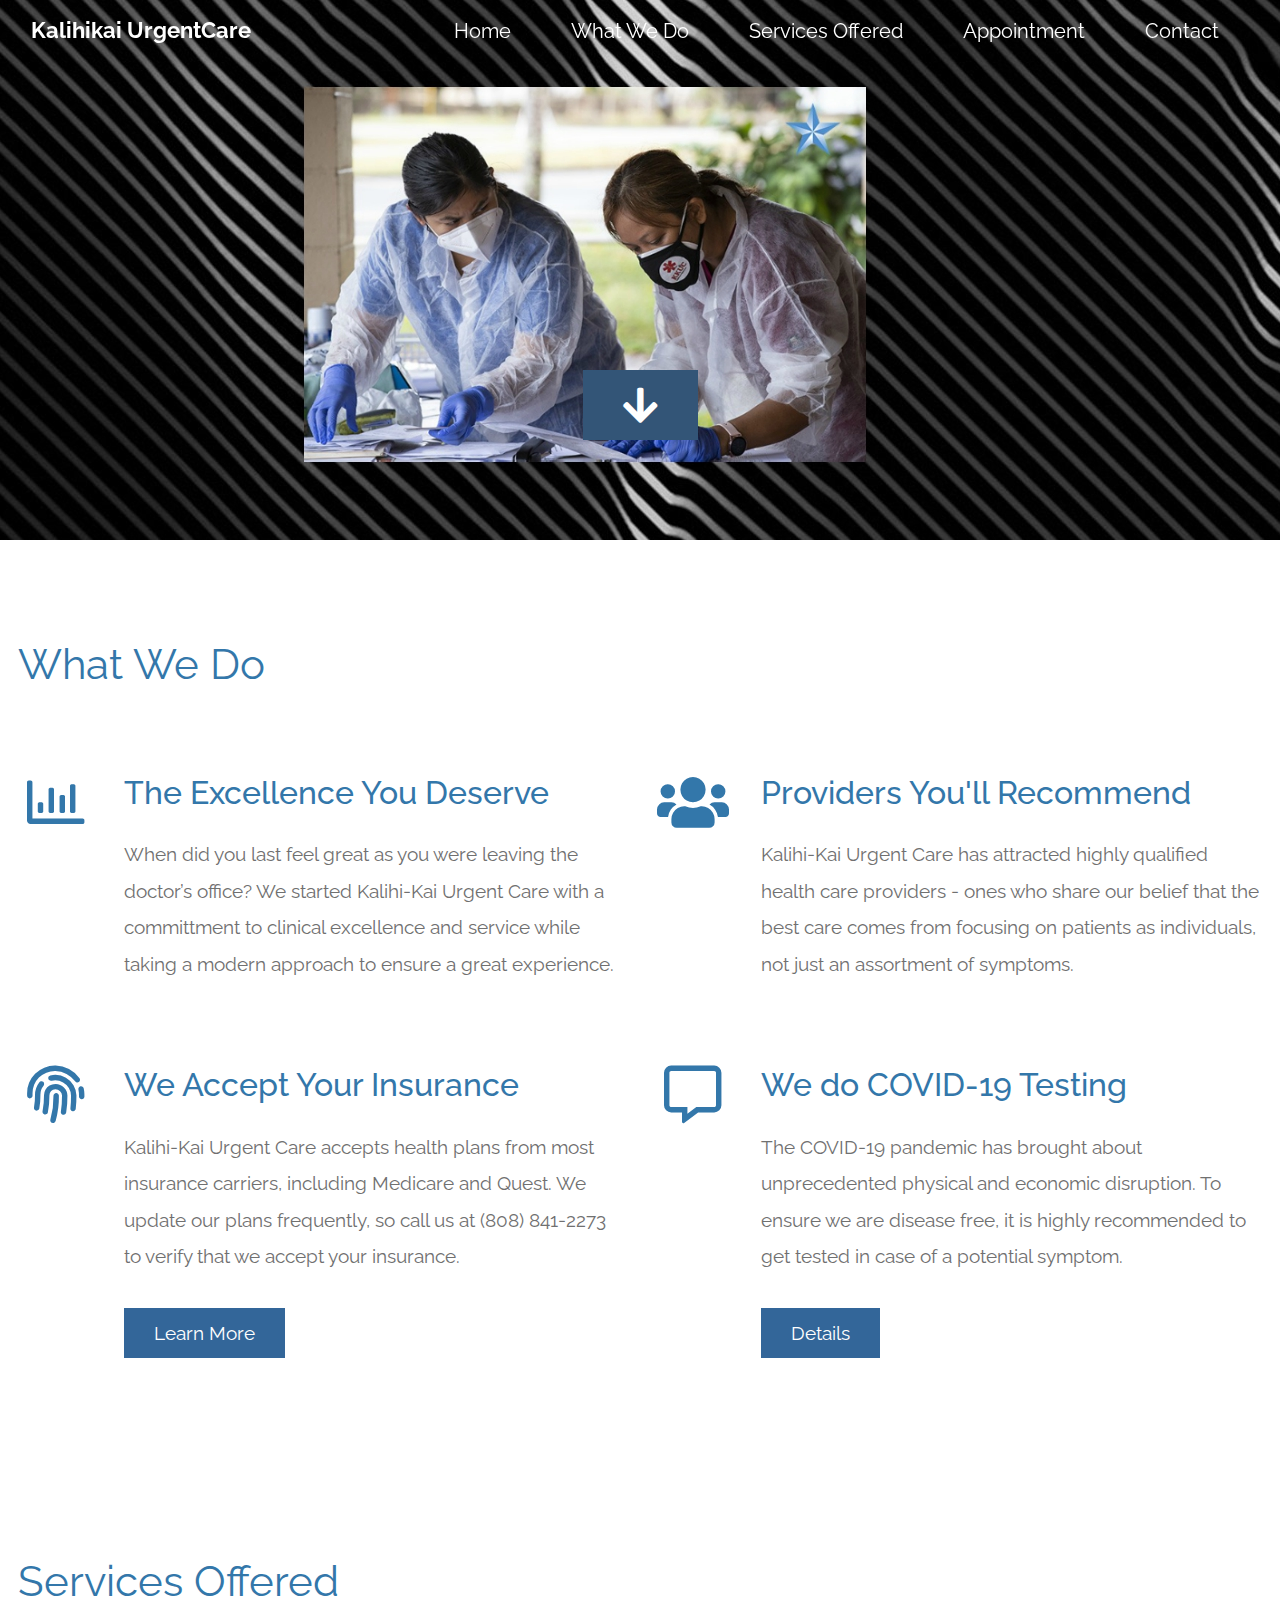
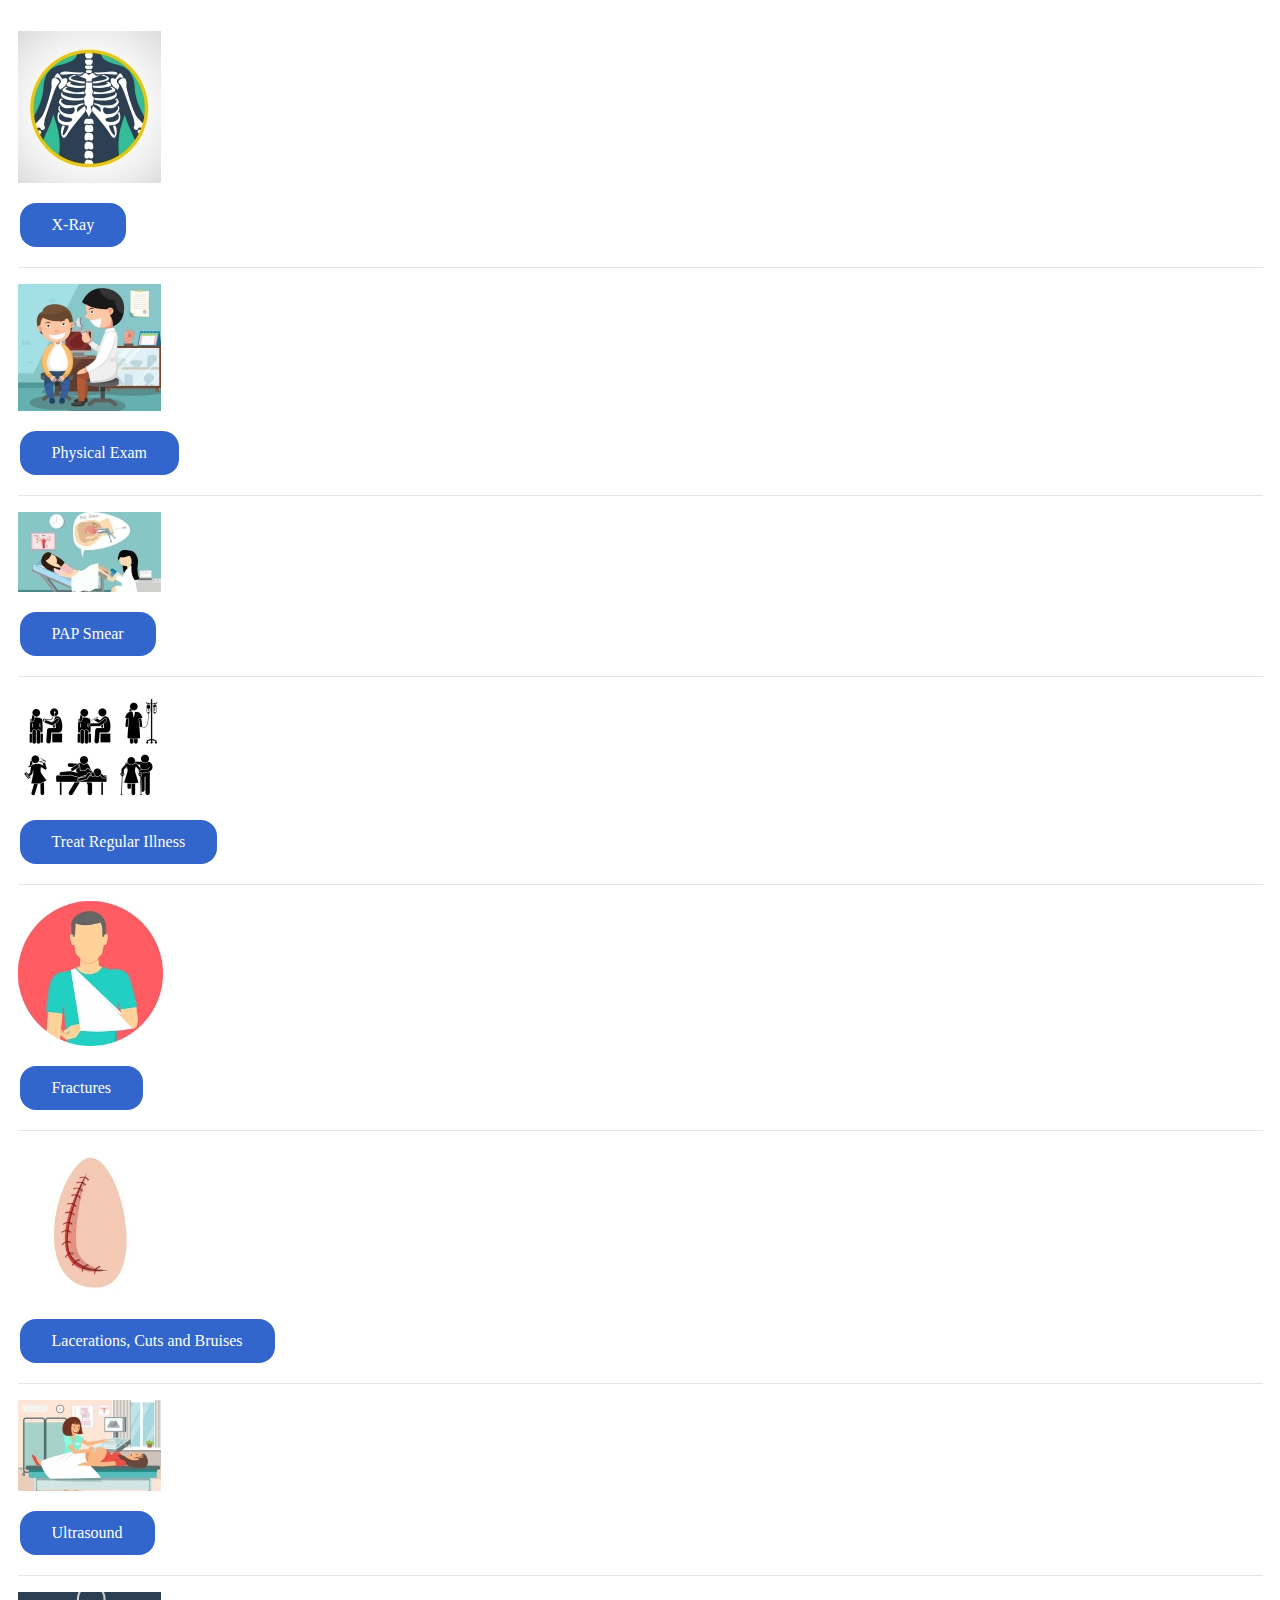
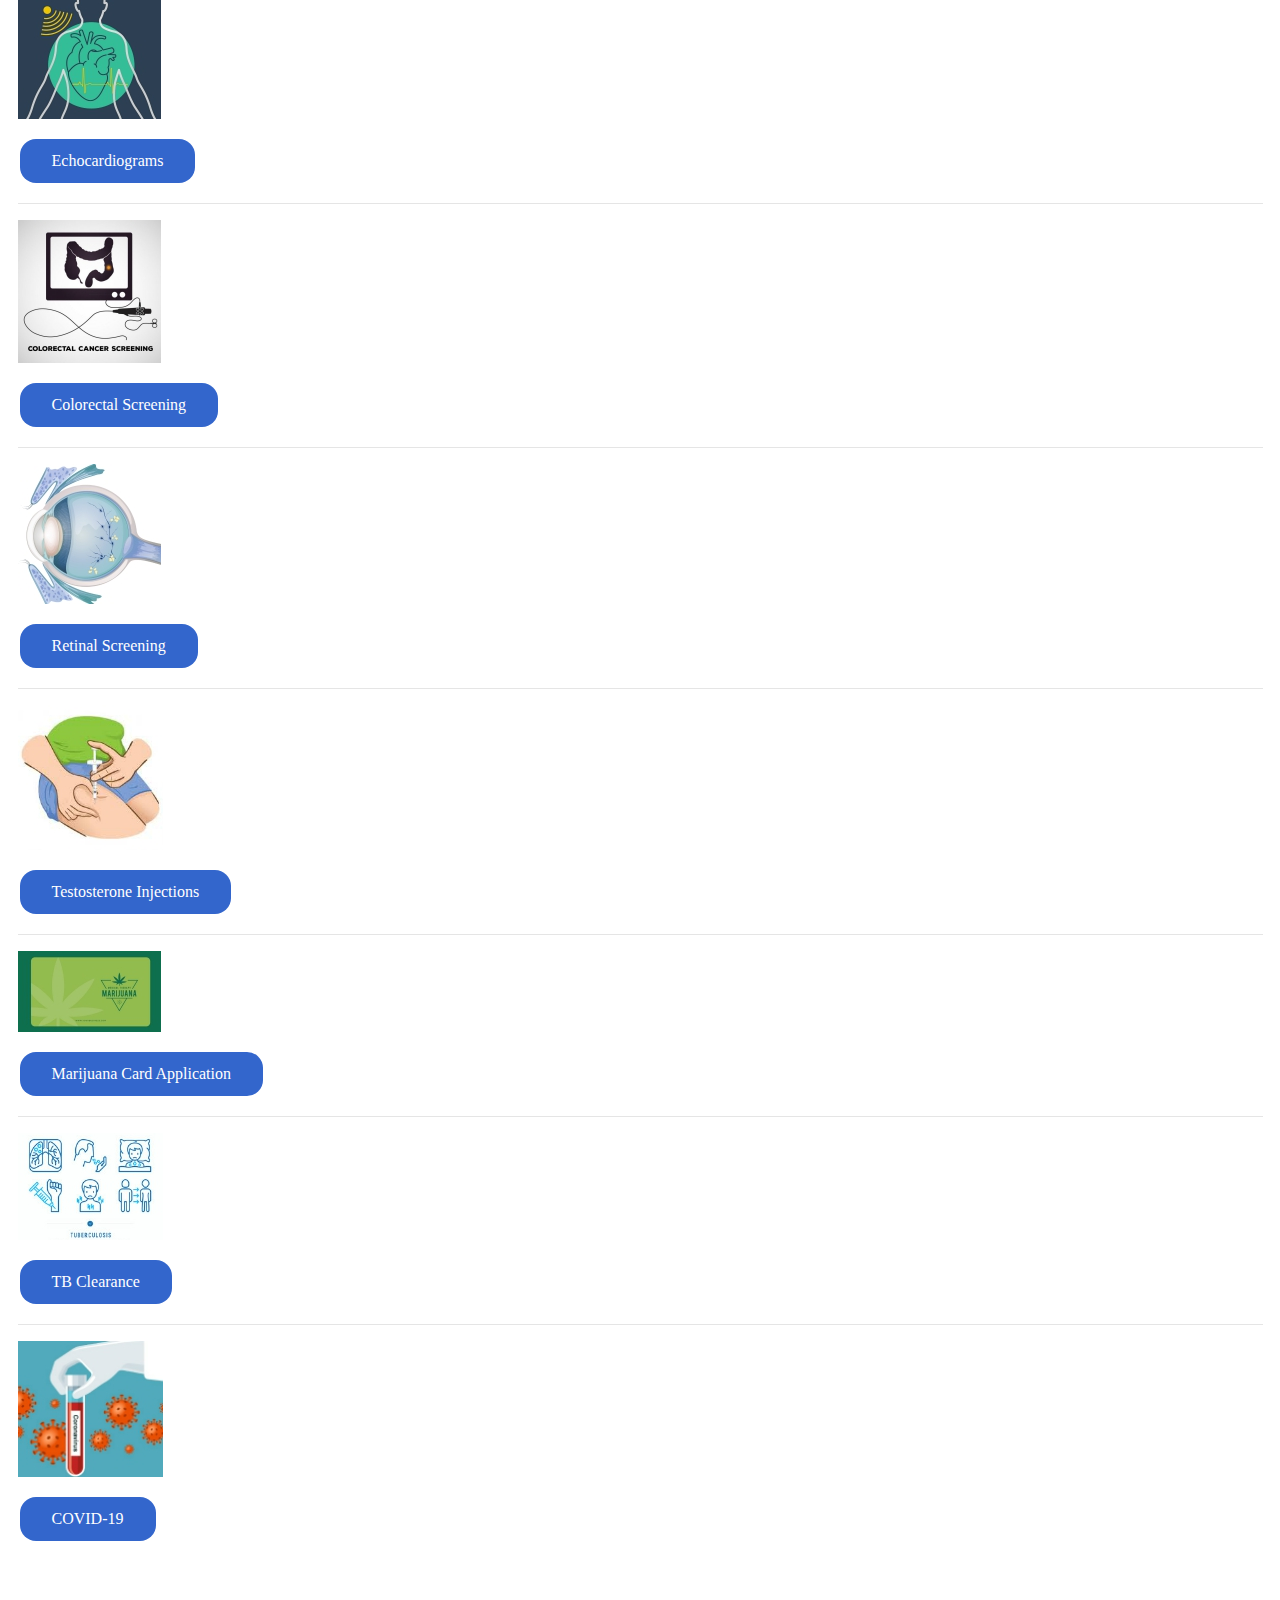
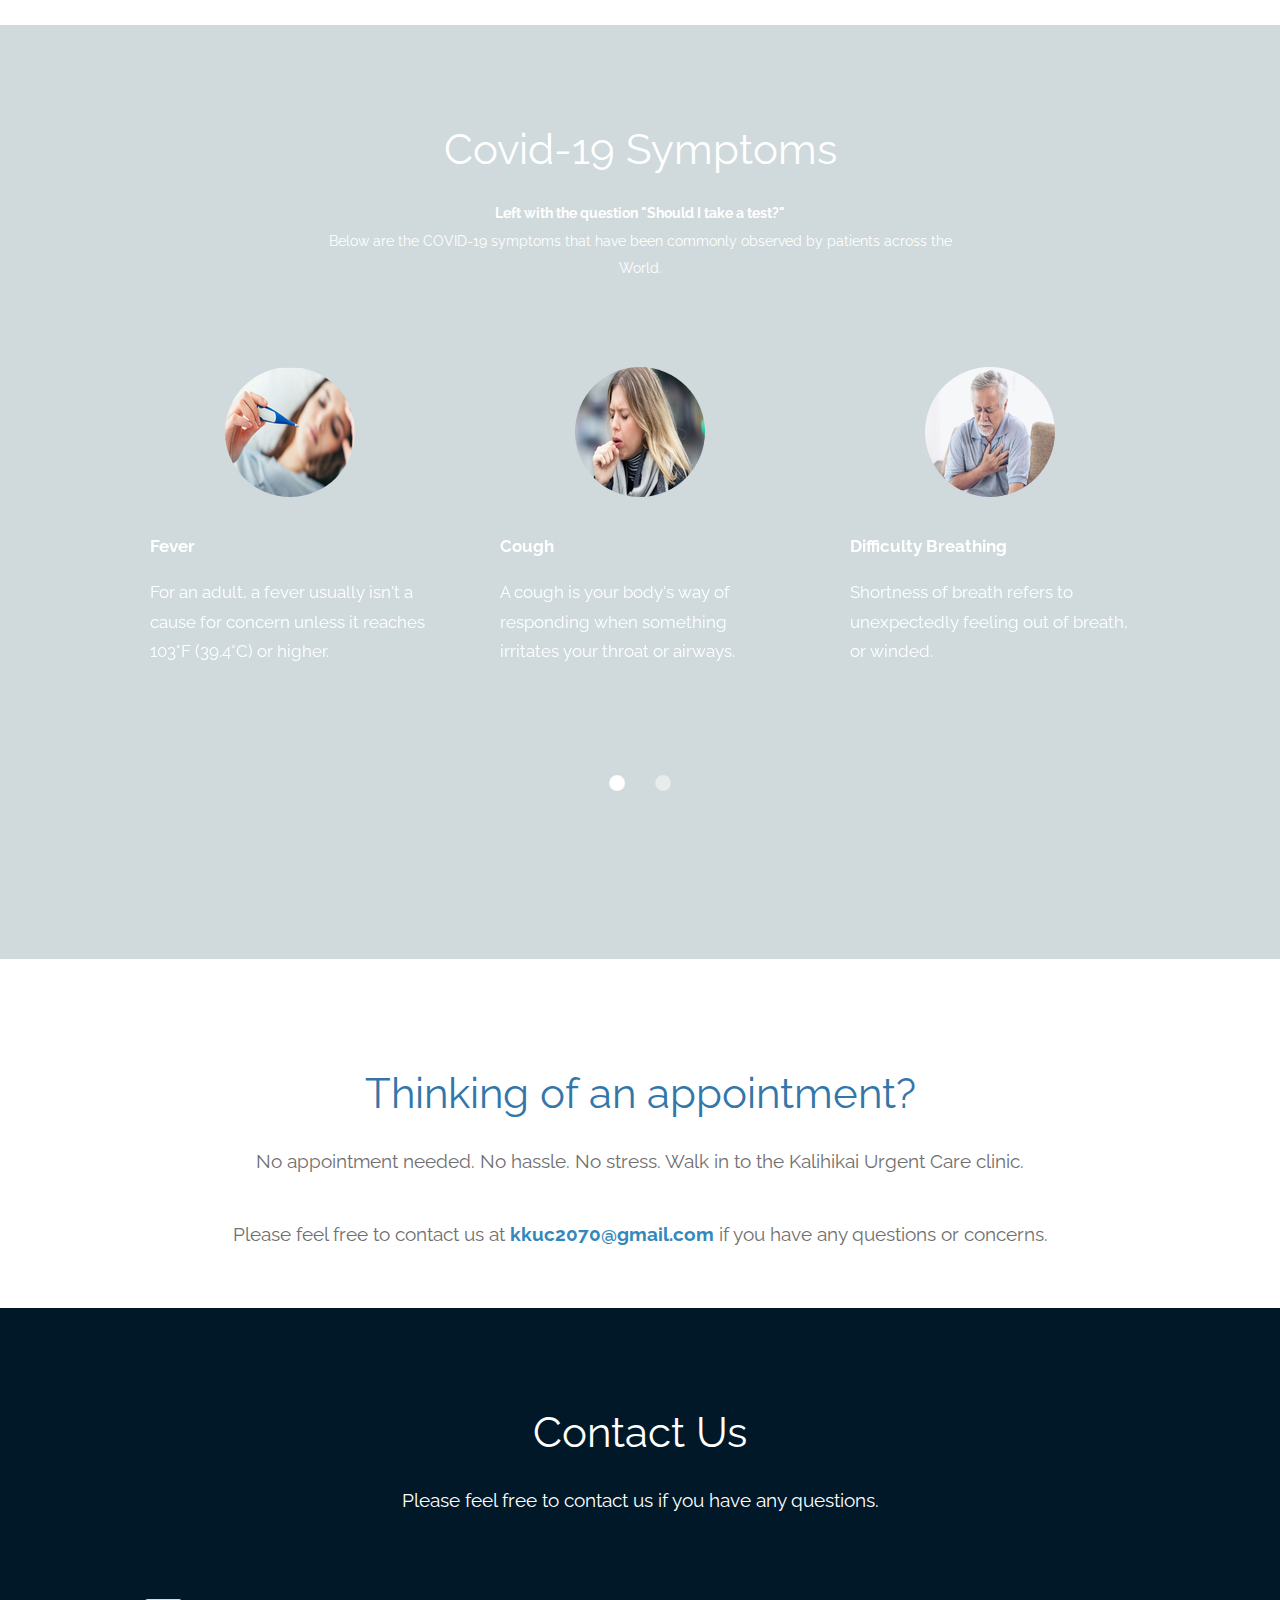
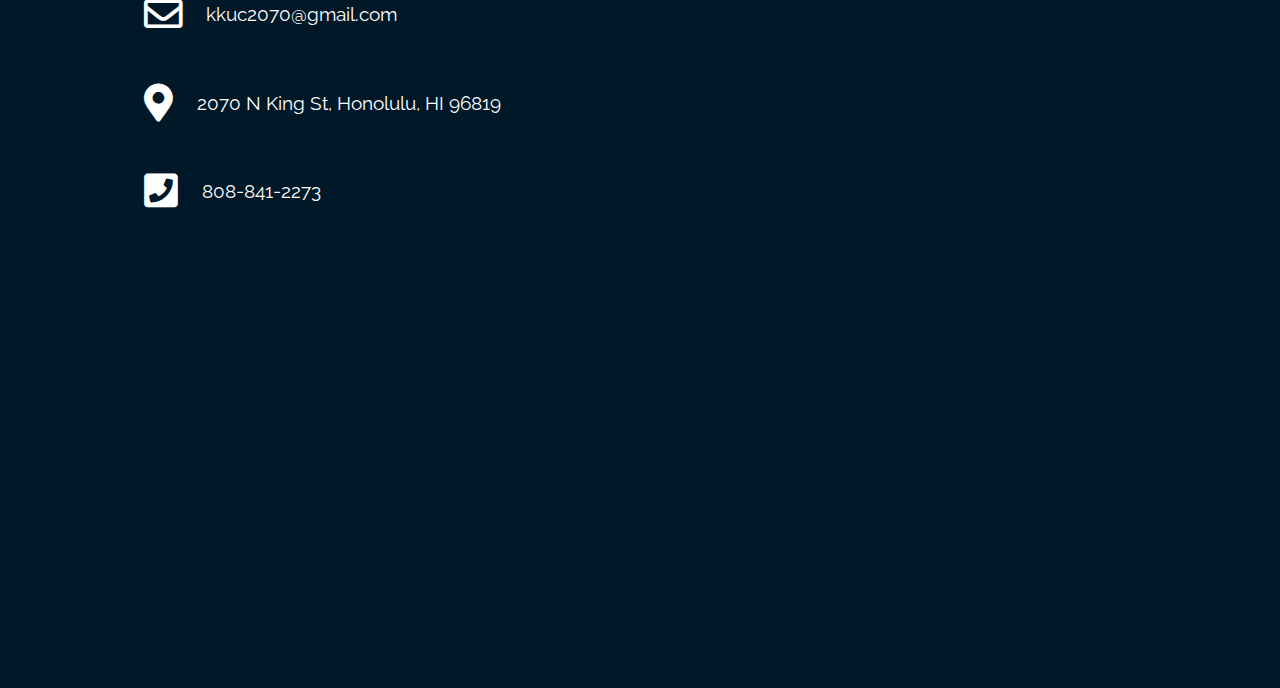
==== commit 1e056fa3: "updates per client requirement" ====
--- a/index.html
+++ b/index.html
@@ -1,584 +1,556 @@
 <!DOCTYPE html>
 <html lang="en">
-  <head>
-    <meta charset="UTF-8" />
-    <meta name="viewport" content="width=device-width, initial-scale=1.0" />
-    <meta http-equiv="X-UA-Compatible" content="ie=edge" />
-    <title>Kalihikai UrgentCare</title>
-    <link rel="stylesheet" href="fontawesome-5.5/css/all.min.css" />
-    <link rel="stylesheet" href="slick/slick.css">
-    <link rel="stylesheet" href="slick/slick-theme.css">
-    <link rel="stylesheet" href="magnific-popup/magnific-popup.css">
-    <link rel="stylesheet" href="css/bootstrap.min.css" />
-    <link rel="stylesheet" href="css/tooplate-infinite-loop.css" />
-
-  </head>
-  <body>
-    <!-- Hero section -->
-    <section id="infinite" class="text-white tm-font-big tm-parallax">
-      <!-- Navigation -->
-      <nav class="navbar navbar-expand-md tm-navbar" id="tmNav">
-        <div class="container">
-          <div class="tm-next">
-              <a href="#infinite" class="navbar-brand">Kalihikai UrgentCare</a>
-          </div>
-          <button class="navbar-toggler" type="button" data-toggle="collapse" data-target="#navbarSupportedContent" aria-controls="navbarSupportedContent" aria-expanded="false" aria-label="Toggle navigation">
-            <i class="fas fa-bars navbar-toggler-icon"></i>
-          </button>
-          <div class="collapse navbar-collapse" id="navbarSupportedContent">
-            <ul class="navbar-nav ml-auto">
-              <li class="nav-item">
-                  <a class="nav-link tm-nav-link" href="#infinite">Home</a>
-              </li>
-              <li class="nav-item">
-                  <a class="nav-link tm-nav-link" href="#whatwedo">What We Do</a>
-              </li>
-              <li class="nav-item">
-                <a class="nav-link tm-nav-link" href="#testimonials">COVID-19 Symptoms</a>
-              </li>
-              <li class="nav-item">
-                  <a class="nav-link tm-nav-link" href="#gallery">Appointment</a>
-              </li>
-              <li class="nav-item">
-                  <a class="nav-link tm-nav-link" href="#contact">Contact</a>
-              </li>
-            </ul>
-          </div>
-        </div>
-      </nav>
-
-<!--      <div class="text-center tm-hero-text-container">-->
-<!--        <div class="tm-hero-text-container-inner">-->
-<!--            <h2 class="tm-hero-title">Kalihikai UrgentCare</h2>-->
-<!--            <p class="tm-hero-subtitle">-->
-<!--              COVID-19 Testing-->
-<!--                <br>Rapid Test-->
-<!--            </p>-->
-<!--        </div>        -->
-<!--      </div>-->
-
-      <div class="tm-next tm-intro-next">
-        <a href="#whatwedo" class="text-center tm-down-arrow-link">
-          <i class="fas fa-2x fa-arrow-down tm-down-arrow"></i>
-        </a>
-      </div>
-    </section>
-
-    <section id="whatwedo" class="tm-section-pad-top">
-
-      <div class="container">
-
-            <div class="row tm-content-box"><!-- first row -->
-                <div class="col-lg-12 col-xl-12">
-                    <div class="tm-intro-text-container">
-                        <h2 class="tm-text-primary mb-4 tm-section-title">What We Do</h2>
-                    </div>
-                </div>
-
-            </div><!-- first row -->
-
-            <div class="row tm-content-box"><!-- second row -->
-        		<div class="col-lg-1">
-                    <i class="far fa-3x fa-chart-bar text-center tm-icon"></i>
-                </div>
-                <div class="col-lg-5">
-                    <div class="tm-intro-text-container">
-                        <h2 class="tm-text-primary mb-4">The Excellence You Deserve</h2>
-                        <p class="mb-4 tm-intro-text">
-                          When did you last feel great as you were leaving the doctor’s office? We started Kalihi-Kai Urgent Care with a committment to clinical excellence and service while taking a modern approach to ensure a great experience.</p>
-                    </div>
-                </div>
-
-                <div class="col-lg-1">
-                    <i class="fas fa-3x fa-users text-center tm-icon"></i>
-                </div>
-                <div class="col-lg-5">
-                    <div class="tm-intro-text-container">
-                        <h2 class="tm-text-primary mb-4">Providers You'll Recommend</h2>
-                        <p class="mb-4 tm-intro-text">Kalihi-Kai Urgent Care has attracted highly qualified health care providers - ones who share our belief that the best care comes from focusing on patients as individuals, not just an assortment of symptoms.</p>
-                    </div>
-                </div>
-
-            </div><!-- second row -->
-
-            <div class="row tm-content-box"><!-- third row -->
-        		<div class="col-lg-1">
-                    <i class="fas fa-3x fa-fingerprint text-center tm-icon"></i>
-                </div>
-                <div class="col-lg-5">
-                    <div class="tm-intro-text-container">
-                        <h2 class="tm-text-primary mb-4">We Accept Your Insurance</h2>
-                        <p class="mb-4 tm-intro-text">
-                      Kalihi-Kai Urgent Care accepts health plans from most insurance carriers, including Medicare and Quest. We update our plans frequently, so call us at (808) 841-2273 to verify that we accept your insurance.</p>
-                          <div class="tm-continue">
-                            <a href="#testimonials" class="tm-intro-text tm-btn-primary">Learn More</a>
-                        </div>
-                    </div>
-                </div>
-
-                <div class="col-lg-1">
-                    <i class="far fa-3x fa-comment-alt text-center tm-icon"></i>
-                </div>
-                <div class="col-lg-5">
-                    <div class="tm-intro-text-container">
-                        <h2 class="tm-text-primary mb-4">We do COVID-19 Testing</h2>
-                        <p class="mb-4 tm-intro-text">The COVID-19 pandemic has brought about unprecedented physical and economic disruption. To ensure we are disease free, it is highly recommended to get tested in case of a potential symptom.</p>
-                          <div class="tm-continue">
-                            <a href="#testimonials" class="tm-intro-text tm-btn-primary">Details</a>
-                        </div>
-                    </div>
-                </div>
-
-            </div><!-- third row -->
-
-        </div>
-
-    </section>
-
-    <section id="services" class="tm-section-pad-top">
-      <div class="container">
-        <div class="row tm-content-box"><!-- first row -->
-            <div class="col-lg-12 col-xl-12">
-                <div class="tm-intro-text-container">
-                    <h2 class="tm-text-primary mb-4 tm-section-title">Services Offered</h2>
-                </div>
-                                <div>
-                   <a>
-                      <figure>
-                         <img src="img/services_img/xray.jpg">
-                      </figure>
-                      <aside>
-                         <button class="button accent round">X-Ray</button>
-                      </aside>
-                   </a>
-                <hr>
-                </div>
-                <div>
-                   <a>
-                      <figure><img src="img/services_img/exam.jpg">
-                      </figure>
-                      <aside>
-                         <button class="button accent round">Physical Exam</button>
-                      </aside>
-                   </a>
-                <hr>
-                </div>
-                <div>
-                   <a>
-                      <figure><img src="img/services_img/smear.jpg">
-                      </figure>
-                      <aside>
-                         <button class="button accent round">PAP Smear</button>
-                      </aside>
-                   </a>
-                <hr>
-                </div>
-                <div>
-                   <a>
-                      <figure><img src="img/services_img/sick.jpg">
-                      </figure>
-                      <aside>
-                         <button class="button accent round">Treat Regular Illness</button>
-                      </aside>
-                   </a>
-                <hr>
-                </div>
-                <div>
-                   <a>
-                      <figure><img src="img/services_img/fracture.jpg">
-                      </figure>
-                      <aside>
-                         <button class="button accent round">Fractures</button>
-                      </aside>
-                   </a>
-                <hr>
-                </div>
-                <div>
-                   <a>
-                      <figure><img src="img/services_img/laceration.jpg">
-                      </figure>
-                      <aside>
-                         <button class="button accent round">Lacerations, Cuts and Bruises</button>
-                      </aside>
-                   </a>
-                <hr>
-                </div>
-                <div>
-                   <a>
-                      <figure><img src="img/services_img/ultrasound.jpg">
-                      </figure>
-                      <aside>
-                         <button class="button accent round">Ultrasound</button>
-                      </aside>
-                   </a>
-                <hr>
-                </div>
-                <div>
-                   <a>
-                      <figure><img src="img/services_img/echocardiogram.jpg">
-                      </figure>
-                      <aside>
-                         <button class="button accent round">Echocardiograms</button>
-                      </aside>
-                   </a>
-                <hr>
-                </div>
-                <div>
-                   <a>
-                      <figure><img src="img/services_img/screening.jpg">
-                      </figure>
-                      <aside>
-                         <button class="button accent round">Colorectal Screening</button>
-                      </aside>
-                   </a>
-                <hr>
-                </div>
-                <div>
-                   <a>
-                      <figure><img src="img/services_img/retina.jpg">
-                      </figure>
-                      <aside>
-                         <button class="button accent round">Retinal Screening</button>
-                      </aside>
-                   </a>
-                <hr>
-                </div>
-                <div>
-                   <a>
-                      <figure><img src="img/services_img/testosterone.jpg">
-                      </figure>
-                      <aside>
-                         <button class="button accent round">Testosterone Injections</button>
-                      </aside>
-                   </a>
-                <hr>
-                </div>
-                <div>
-                   <a>
-                      <figure><img src="img/services_img/marijuana.jpg">
-                      </figure>
-                      <aside>
-                         <button class="button accent round">Marijuana Card Application</button>
-                      </aside>
-                   </a>
-                <hr>
-                </div>
-                <div>
-                   <a>
-                      <figure><img src="img/services_img/tuberculosis.jpg">
-                      </figure>
-                      <aside>
-                         <button class="button accent round">TB Clearance</button>
-                      </aside>
-                   </a>
-                <hr>
-                </div>
-                <div>
-                    <a>
-                       <figure><img src="img/services_img/covid.jpg">
-                       </figure>
-                       <aside>
-                          <button class="button accent round">COVID-19</button>
-                       </aside>
-                    </a>
-               </div>
-            </div>
-          </div>
-      </div>
-    </section>
-
-    <section id="testimonials" class="tm-section-pad-top tm-parallax-2">
-      <div class="container tm-testimonials-content">
-        <div class="row">
-          <div class="col-lg-12 tm-content-box">
-            <h2 class="text-white text-center mb-4 tm-section-title">Covid-19 Symptoms</h2>
-            <p class="mx-auto tm-section-desc text-center">
-                <strong>Left with the question "Should I take a test?"</strong>
-                <br>Below are the COVID-19 symptoms that have been commonly observed by patients across the World.
-              </p>
-            <div class="mx-auto tm-gallery-container tm-gallery-container-2">
-              <div class="tm-testimonials-carousel">
-                <figure class="tm-testimonial-item">
-                  <img src="img/testimonial-img-01.jpg" alt="Image" class="img-fluid mx-auto">
-                  <blockquote><strong>Fever</strong></blockquote>
-                  <blockquote>For an adult, a fever usually isn't a cause for concern unless it reaches 103°F (39.4°C) or higher.</blockquote>
-                </figure>
-
-                <figure class="tm-testimonial-item">
-                  <img src="img/testimonial-img-02.jpg" alt="Image" class="img-fluid mx-auto">
-                  <blockquote><strong>Cough</strong></blockquote>
-                  <blockquote>A cough is your body's way of responding when something irritates your throat or airways.</blockquote>
-                </figure>
-
-                <figure class="tm-testimonial-item">
-                  <img src="img/testimonial-img-03.jpg" alt="Image" class="img-fluid mx-auto">
-                  <blockquote><strong>Difficulty Breathing</strong></blockquote>
-                  <blockquote>Shortness of breath refers to unexpectedly feeling out of breath, or winded.</blockquote>
-                </figure>
-
-                <figure class="tm-testimonial-item">
-                  <img src="img/testimonial-img-04.jpg" alt="Image" class="img-fluid mx-auto">
-                  <blockquote><strong>Fatigueness</strong></blockquote>
-                  <blockquote>Feeling overtired, with low energy and a strong desire to sleep that interferes with normal daily activities.</blockquote>
-                </figure>
-
-              </div>
-            </div>
-          </div>
-        </div>
-      </div>
-      <div class="tm-bg-overlay"></div>
-    </section>
-
-    <section id="gallery" class="tm-section-pad-top">
-      <div class="container tm-container-gallery">
-        <div class="row">
-          <div class="text-center col-12">
-              <h2 class="tm-text-primary tm-section-title mb-4">Thinking of an appointment?</h2>
-              <p>
-                  No appointment needed. No hassle. No stress. Walk in to the Kalihikai Urgent Care clinic.<br><br>
-                <!--Please click <strong><a href="calendar.html" target="_bottom">here</a></strong> to create an appointment with our test facility at Hawaiian Monarch Hotel.-->
-                  Please feel free to contact us at <strong><a href="mailto:kkuc2070@gmail.com" target="_bottom">kkuc2070@gmail.com</a></strong> if you have any questions or concerns.
-              </p>
-          </div>
-        </div>
-      </div>
-    </section>
-
-    <!-- Contact -->
-    <section id="contact" class="tm-section-pad-top tm-parallax-2">
-
-      <div class="container tm-container-contact">
-
-        <div class="row">
-
-            <div class="text-center col-12">
-                <h2 class="tm-section-title mb-4">Contact Us</h2>
-                <p class="mb-5">
-                  Please feel free to contact us if you have any questions.
-                </p><br>
-            </div>
-
-            <div class="col-sm-12 col-md-6">
-                <div class="contact-item">
-                  <a rel="nofollow" href="mailto:@gmail.com" class="item-link">
-                      <i class="far fa-2x fa-envelope mr-4"></i>
-                      <span class="mb-0">kkuc2070@gmail.com</span>
-                  </a>
-                </div>
-
-                <div class="contact-item">
-                  <a rel="nofollow" href="https://goo.gl/maps/x8SE1mJVfGqbF83N7" class="item-link">
-                      <i class="fas fa-2x fa-map-marker-alt mr-4"></i>
-                      <span class="mb-0">2070 N King St, Honolulu, HI 96819</span>
-                  </a>
-                </div>
-
-                <div class="contact-item">
-                  <a rel="nofollow" href="tel:8088412273" class="item-link">
-                      <i class="fas fa-2x fa-phone-square mr-4"></i>
-                      <span class="mb-0">808-841-2273</span>
-                  </a>
-                </div>
-            </div>
-
-
-        </div><!-- row ending -->
-
-      </div>
-
-    </section>
-
-    <script src="js/jquery-1.9.1.min.js"></script>
-    <script src="slick/slick.min.js"></script>
-    <script src="magnific-popup/jquery.magnific-popup.min.js"></script>
-    <script src="js/easing.min.js"></script>
-    <script src="js/jquery.singlePageNav.min.js"></script>
-    <script src="js/bootstrap.min.js"></script>
-    <script>
-
-      function getOffSet(){
-        var _offset = 450;
-        var windowHeight = window.innerHeight;
-
-        if(windowHeight > 500) {
-          _offset = 400;
-        } 
-        if(windowHeight > 680) {
-          _offset = 300
-        }
-        if(windowHeight > 830) {
-          _offset = 210;
-        }
-
-        return _offset;
-      }
-
-      function setParallaxPosition($doc, multiplier, $object){
-        var offset = getOffSet();
-        var from_top = $doc.scrollTop(),
-          bg_css = 'center ' +(multiplier * from_top - offset) + 'px';
-        $object.css({"background-position" : bg_css });
-      }
-
-      // Parallax function
-      // Adapted based on https://codepen.io/roborich/pen/wpAsm        
-      var background_image_parallax = function($object, multiplier, forceSet){
-        multiplier = typeof multiplier !== 'undefined' ? multiplier : 0.5;
-        multiplier = 1 - multiplier;
-        var $doc = $(document);
-        // $object.css({"background-attatchment" : "fixed"});
-
-        if(forceSet) {
-          setParallaxPosition($doc, multiplier, $object);
-        } else {
-          $(window).scroll(function(){          
-            setParallaxPosition($doc, multiplier, $object);
-          });
-        }
-      };
-
-      var background_image_parallax_2 = function($object, multiplier){
-        multiplier = typeof multiplier !== 'undefined' ? multiplier : 0.5;
-        multiplier = 1 - multiplier;
-        var $doc = $(document);
-        $object.css({"background-attachment" : "fixed"});
-        
-        $(window).scroll(function(){
-          if($(window).width() > 768) {
-            var firstTop = $object.offset().top,
-                pos = $(window).scrollTop(),
-                yPos = Math.round((multiplier * (firstTop - pos)) - 186);              
-
-            var bg_css = 'center ' + yPos + 'px';
-
-            $object.css({"background-position" : bg_css });
-          } else {
-            $object.css({"background-position" : "center" });
-          }
-        });
-      };
-      
-      $(function(){
-        // Hero Section - Background Parallax
-        background_image_parallax($(".tm-parallax"), 0.30, false);
-        background_image_parallax_2($("#contact"), 0.80);   
-        background_image_parallax_2($("#testimonials"), 0.80);   
-        
-        // Handle window resize
-        window.addEventListener('resize', function(){
-          background_image_parallax($(".tm-parallax"), 0.30, true);
-        }, true);
-
-        // Detect window scroll and update navbar
-        $(window).scroll(function(e){          
-          if($(document).scrollTop() > 120) {
-            $('.tm-navbar').addClass("scroll");
-          } else {
-            $('.tm-navbar').removeClass("scroll");
-          }
-        });
-        
-        // Close mobile menu after click 
-        $('#tmNav a').on('click', function(){
-          $('.navbar-collapse').removeClass('show'); 
-        })
-
-        // Scroll to corresponding section with animation
-        $('#tmNav').singlePageNav({
-          'easing': 'easeInOutExpo',
-          'speed': 600
-        });        
-        
-        // Add smooth scrolling to all links
-        // https://www.w3schools.com/howto/howto_css_smooth_scroll.asp
-        $("a").on('click', function(event) {
-          if (this.hash !== "") {
-            event.preventDefault();
-            var hash = this.hash;
-
-            $('html, body').animate({
-              scrollTop: $(hash).offset().top
-            }, 600, 'easeInOutExpo', function(){
-              window.location.hash = hash;
-            });
-          } // End if
-        });
-
-        // Pop up
-        $('.tm-gallery').magnificPopup({
-          delegate: 'a',
-          type: 'image',
-          gallery: { enabled: true }
-        });
-
-        $('.tm-testimonials-carousel').slick({
-          dots: true,
-          prevArrow: false,
-          nextArrow: false,
-          infinite: false,
-          slidesToShow: 3,
-          slidesToScroll: 1,
-          responsive: [
-            {
-              breakpoint: 992,
-              settings: {
-                slidesToShow: 2
-              }
-            },
-            {
-              breakpoint: 768,
-              settings: {
-                slidesToShow: 2
-              }
-            }, 
-            {
-              breakpoint: 480,
-              settings: {
-                  slidesToShow: 1
-              }                 
-            }
-          ]
-        });
-
-        // Gallery
-        $('.tm-gallery').slick({
-          dots: true,
-          infinite: false,
-          slidesToShow: 5,
-          slidesToScroll: 2,
-          responsive: [
-          {
-            breakpoint: 1199,
-            settings: {
-              slidesToShow: 4,
-              slidesToScroll: 2
-            }
-          },
-          {
-            breakpoint: 991,
-            settings: {
-              slidesToShow: 3,
-              slidesToScroll: 2
-            }
-          },
-          {
-            breakpoint: 767,
-            settings: {
-              slidesToShow: 2,
-              slidesToScroll: 1
-            }
-          },
-          {
-            breakpoint: 480,
-            settings: {
-              slidesToShow: 1,
-              slidesToScroll: 1
-            }
-          }
-        ]
-        });
-      });
-    </script>
-  </body>
+   <head>
+      <meta charset="UTF-8" />
+      <meta name="viewport" content="width=device-width, initial-scale=1.0" />
+      <meta http-equiv="X-UA-Compatible" content="ie=edge" />
+      <title>Kalihikai UrgentCare</title>
+      <link rel="stylesheet" href="fontawesome-5.5/css/all.min.css" />
+      <link rel="stylesheet" href="slick/slick.css">
+      <link rel="stylesheet" href="slick/slick-theme.css">
+      <link rel="stylesheet" href="magnific-popup/magnific-popup.css">
+      <link rel="stylesheet" href="css/bootstrap.min.css" />
+      <link rel="stylesheet" href="css/tooplate-infinite-loop.css" />
+   </head>
+   <body>
+      <!-- Hero section -->
+      <section id="infinite" class="text-white tm-font-big tm-parallax">
+         <!-- Navigation -->
+         <nav class="navbar navbar-expand-md tm-navbar" id="tmNav">
+            <div class="container">
+               <div class="tm-next">
+                  <a href="#infinite" class="navbar-brand">Kalihikai UrgentCare</a>
+               </div>
+               <button class="navbar-toggler" type="button" data-toggle="collapse" data-target="#navbarSupportedContent" aria-controls="navbarSupportedContent" aria-expanded="false" aria-label="Toggle navigation">
+               <i class="fas fa-bars navbar-toggler-icon"></i>
+               </button>
+               <div class="collapse navbar-collapse" id="navbarSupportedContent">
+                  <ul class="navbar-nav ml-auto">
+                     <li class="nav-item">
+                        <a class="nav-link tm-nav-link" href="#infinite">Home</a>
+                     </li>
+                     <li class="nav-item">
+                        <a class="nav-link tm-nav-link" href="#whatwedo">What We Do</a>
+                     </li>
+                     <li class="nav-item">
+                        <a class="nav-link tm-nav-link" href="#services">Services Offered</a>
+                     </li>
+                     <li class="nav-item">
+                        <a class="nav-link tm-nav-link" href="#gallery">Appointment</a>
+                     </li>
+                     <li class="nav-item">
+                        <a class="nav-link tm-nav-link" href="#contact">Contact</a>
+                     </li>
+                  </ul>
+               </div>
+            </div>
+         </nav>
+         <!--      <div class="text-center tm-hero-text-container">-->
+         <!--        <div class="tm-hero-text-container-inner">-->
+         <!--            <h2 class="tm-hero-title">Kalihikai UrgentCare</h2>-->
+         <!--            <p class="tm-hero-subtitle">-->
+         <!--              COVID-19 Testing-->
+         <!--                <br>Rapid Test-->
+         <!--            </p>-->
+         <!--        </div>        -->
+         <!--      </div>-->
+         <div class="tm-next tm-intro-next">
+            <a href="#whatwedo" class="text-center tm-down-arrow-link">
+            <i class="fas fa-2x fa-arrow-down tm-down-arrow"></i>
+            </a>
+         </div>
+      </section>
+      <section id="whatwedo" class="tm-section-pad-top">
+         <div class="container">
+            <div class="row tm-content-box">
+               <!-- first row -->
+               <div class="col-lg-12 col-xl-12">
+                  <div class="tm-intro-text-container">
+                     <h2 class="tm-text-primary mb-4 tm-section-title">What We Do</h2>
+                  </div>
+               </div>
+            </div>
+            <!-- first row -->
+            <div class="row tm-content-box">
+               <!-- second row -->
+               <div class="col-lg-1">
+                  <i class="far fa-3x fa-chart-bar text-center tm-icon"></i>
+               </div>
+               <div class="col-lg-5">
+                  <div class="tm-intro-text-container">
+                     <h2 class="tm-text-primary mb-4">The Excellence You Deserve</h2>
+                     <p class="mb-4 tm-intro-text">
+                        When did you last feel great as you were leaving the doctor’s office? We started Kalihi-Kai Urgent Care with a committment to clinical excellence and service while taking a modern approach to ensure a great experience.
+                     </p>
+                  </div>
+               </div>
+               <div class="col-lg-1">
+                  <i class="fas fa-3x fa-users text-center tm-icon"></i>
+               </div>
+               <div class="col-lg-5">
+                  <div class="tm-intro-text-container">
+                     <h2 class="tm-text-primary mb-4">Providers You'll Recommend</h2>
+                     <p class="mb-4 tm-intro-text">Kalihi-Kai Urgent Care has attracted highly qualified health care providers - ones who share our belief that the best care comes from focusing on patients as individuals, not just an assortment of symptoms.</p>
+                  </div>
+               </div>
+            </div>
+            <!-- second row -->
+            <div class="row tm-content-box">
+               <!-- third row -->
+               <div class="col-lg-1">
+                  <i class="fas fa-3x fa-fingerprint text-center tm-icon"></i>
+               </div>
+               <div class="col-lg-5">
+                  <div class="tm-intro-text-container">
+                     <h2 class="tm-text-primary mb-4">We Accept Your Insurance</h2>
+                     <p class="mb-4 tm-intro-text">
+                        Kalihi-Kai Urgent Care accepts health plans from most insurance carriers, including Medicare and Quest. We update our plans frequently, so call us at (808) 841-2273 to verify that we accept your insurance.
+                     </p>
+                     <div class="tm-continue">
+                        <a href="#testimonials" class="tm-intro-text tm-btn-primary">Learn More</a>
+                     </div>
+                  </div>
+               </div>
+               <div class="col-lg-1">
+                  <i class="far fa-3x fa-comment-alt text-center tm-icon"></i>
+               </div>
+               <div class="col-lg-5">
+                  <div class="tm-intro-text-container">
+                     <h2 class="tm-text-primary mb-4">We do COVID-19 Testing</h2>
+                     <p class="mb-4 tm-intro-text">The COVID-19 pandemic has brought about unprecedented physical and economic disruption. To ensure we are disease free, it is highly recommended to get tested in case of a potential symptom.</p>
+                     <div class="tm-continue">
+                        <a href="#testimonials" class="tm-intro-text tm-btn-primary">Details</a>
+                     </div>
+                  </div>
+               </div>
+            </div>
+            <!-- third row -->
+         </div>
+      </section>
+      <section id="services" class="tm-section-pad-top">
+         <div class="container">
+            <div class="row tm-content-box">
+               <!-- first row -->
+               <div class="col-lg-12 col-xl-12">
+                  <div class="tm-intro-text-container">
+                     <h2 class="tm-text-primary mb-4 tm-section-title">Services Offered</h2>
+                  </div>
+                  <div>
+                     <a>
+                        <figure>
+                           <img src="img/services_img/xray.jpg">
+                        </figure>
+                        <aside>
+                           <button class="button accent round">X-Ray</button>
+                        </aside>
+                     </a>
+                     <hr>
+                  </div>
+                  <div>
+                     <a>
+                        <figure><img src="img/services_img/exam.jpg">
+                        </figure>
+                        <aside>
+                           <button class="button accent round">Physical Exam</button>
+                        </aside>
+                     </a>
+                     <hr>
+                  </div>
+                  <div>
+                     <a>
+                        <figure><img src="img/services_img/smear.jpg">
+                        </figure>
+                        <aside>
+                           <button class="button accent round">PAP Smear</button>
+                        </aside>
+                     </a>
+                     <hr>
+                  </div>
+                  <div>
+                     <a>
+                        <figure><img src="img/services_img/sick.jpg">
+                        </figure>
+                        <aside>
+                           <button class="button accent round">Treat Regular Illness</button>
+                        </aside>
+                     </a>
+                     <hr>
+                  </div>
+                  <div>
+                     <a>
+                        <figure><img src="img/services_img/fracture.jpg">
+                        </figure>
+                        <aside>
+                           <button class="button accent round">Fractures</button>
+                        </aside>
+                     </a>
+                     <hr>
+                  </div>
+                  <div>
+                     <a>
+                        <figure><img src="img/services_img/laceration.jpg">
+                        </figure>
+                        <aside>
+                           <button class="button accent round">Lacerations, Cuts and Bruises</button>
+                        </aside>
+                     </a>
+                     <hr>
+                  </div>
+                  <div>
+                     <a>
+                        <figure><img src="img/services_img/ultrasound.jpg">
+                        </figure>
+                        <aside>
+                           <button class="button accent round">Ultrasound</button>
+                        </aside>
+                     </a>
+                     <hr>
+                  </div>
+                  <div>
+                     <a>
+                        <figure><img src="img/services_img/echocardiogram.jpg">
+                        </figure>
+                        <aside>
+                           <button class="button accent round">Echocardiograms</button>
+                        </aside>
+                     </a>
+                     <hr>
+                  </div>
+                  <div>
+                     <a>
+                        <figure><img src="img/services_img/screening.jpg">
+                        </figure>
+                        <aside>
+                           <button class="button accent round">Colorectal Screening</button>
+                        </aside>
+                     </a>
+                     <hr>
+                  </div>
+                  <div>
+                     <a>
+                        <figure><img src="img/services_img/retina.jpg">
+                        </figure>
+                        <aside>
+                           <button class="button accent round">Retinal Screening</button>
+                        </aside>
+                     </a>
+                     <hr>
+                  </div>
+                  <div>
+                     <a>
+                        <figure><img src="img/services_img/testosterone.jpg">
+                        </figure>
+                        <aside>
+                           <button class="button accent round">Testosterone Injections</button>
+                        </aside>
+                     </a>
+                     <hr>
+                  </div>
+                  <div>
+                     <a>
+                        <figure><img src="img/services_img/marijuana.jpg">
+                        </figure>
+                        <aside>
+                           <button class="button accent round">Marijuana Card Application</button>
+                        </aside>
+                     </a>
+                     <hr>
+                  </div>
+                  <div>
+                     <a>
+                        <figure><img src="img/services_img/tuberculosis.jpg">
+                        </figure>
+                        <aside>
+                           <button class="button accent round">TB Clearance</button>
+                        </aside>
+                     </a>
+                     <hr>
+                  </div>
+                  <div>
+                     <a>
+                        <figure><img src="img/services_img/covid.jpg">
+                        </figure>
+                        <aside>
+                           <button class="button accent round">COVID-19</button>
+                        </aside>
+                     </a>
+                  </div>
+               </div>
+            </div>
+         </div>
+      </section>
+      <section id="testimonials" class="tm-section-pad-top tm-parallax-2">
+         <div class="container tm-testimonials-content">
+            <div class="row">
+               <div class="col-lg-12 tm-content-box">
+                  <h2 class="text-white text-center mb-4 tm-section-title">Covid-19 Symptoms</h2>
+                  <p class="mx-auto tm-section-desc text-center">
+                     <strong>Left with the question "Should I take a test?"</strong>
+                     <br>Below are the COVID-19 symptoms that have been commonly observed by patients across the World.
+                  </p>
+                  <div class="mx-auto tm-gallery-container tm-gallery-container-2">
+                     <div class="tm-testimonials-carousel">
+                        <figure class="tm-testimonial-item">
+                           <img src="img/testimonial-img-01.jpg" alt="Image" class="img-fluid mx-auto">
+                           <blockquote><strong>Fever</strong></blockquote>
+                           <blockquote>For an adult, a fever usually isn't a cause for concern unless it reaches 103°F (39.4°C) or higher.</blockquote>
+                        </figure>
+                        <figure class="tm-testimonial-item">
+                           <img src="img/testimonial-img-02.jpg" alt="Image" class="img-fluid mx-auto">
+                           <blockquote><strong>Cough</strong></blockquote>
+                           <blockquote>A cough is your body's way of responding when something irritates your throat or airways.</blockquote>
+                        </figure>
+                        <figure class="tm-testimonial-item">
+                           <img src="img/testimonial-img-03.jpg" alt="Image" class="img-fluid mx-auto">
+                           <blockquote><strong>Difficulty Breathing</strong></blockquote>
+                           <blockquote>Shortness of breath refers to unexpectedly feeling out of breath, or winded.</blockquote>
+                        </figure>
+                        <figure class="tm-testimonial-item">
+                           <img src="img/testimonial-img-04.jpg" alt="Image" class="img-fluid mx-auto">
+                           <blockquote><strong>Fatigueness</strong></blockquote>
+                           <blockquote>Feeling overtired, with low energy and a strong desire to sleep that interferes with normal daily activities.</blockquote>
+                        </figure>
+                     </div>
+                  </div>
+               </div>
+            </div>
+         </div>
+         <div class="tm-bg-overlay"></div>
+      </section>
+      <section id="gallery" class="tm-section-pad-top">
+         <div class="container tm-container-gallery">
+            <div class="row">
+               <div class="text-center col-12">
+                  <h2 class="tm-text-primary tm-section-title mb-4">Thinking of an appointment?</h2>
+                  <p>
+                     No appointment needed. No hassle. No stress. Walk in to the Kalihikai Urgent Care clinic.<br><br>
+                     <!--Please click <strong><a href="calendar.html" target="_bottom">here</a></strong> to create an appointment with our test facility at Hawaiian Monarch Hotel.-->
+                     Please feel free to contact us at <strong><a href="mailto:kkuc2070@gmail.com" target="_bottom">kkuc2070@gmail.com</a></strong> if you have any questions or concerns.
+                  </p>
+               </div>
+            </div>
+         </div>
+      </section>
+      <!-- Contact -->
+      <section id="contact" class="tm-section-pad-top tm-parallax-2">
+         <div class="container tm-container-contact">
+            <div class="row">
+               <div class="text-center col-12">
+                  <h2 class="tm-section-title mb-4">Contact Us</h2>
+                  <p class="mb-5">
+                     Please feel free to contact us if you have any questions.
+                  </p>
+                  <br>
+               </div>
+               <div class="col-sm-12 col-md-6">
+                  <div class="contact-item">
+                     <a rel="nofollow" href="mailto:@gmail.com" class="item-link">
+                     <i class="far fa-2x fa-envelope mr-4"></i>
+                     <span class="mb-0">kkuc2070@gmail.com</span>
+                     </a>
+                  </div>
+                  <div class="contact-item">
+                     <a rel="nofollow" href="https://goo.gl/maps/x8SE1mJVfGqbF83N7" class="item-link">
+                     <i class="fas fa-2x fa-map-marker-alt mr-4"></i>
+                     <span class="mb-0">2070 N King St, Honolulu, HI 96819</span>
+                     </a>
+                  </div>
+                  <div class="contact-item">
+                     <a rel="nofollow" href="tel:8088412273" class="item-link">
+                     <i class="fas fa-2x fa-phone-square mr-4"></i>
+                     <span class="mb-0">808-841-2273</span>
+                     </a>
+                  </div>
+               </div>
+            </div>
+            <!-- row ending -->
+         </div>
+      </section>
+      <script src="js/jquery-1.9.1.min.js"></script>
+      <script src="slick/slick.min.js"></script>
+      <script src="magnific-popup/jquery.magnific-popup.min.js"></script>
+      <script src="js/easing.min.js"></script>
+      <script src="js/jquery.singlePageNav.min.js"></script>
+      <script src="js/bootstrap.min.js"></script>
+      <script>
+         function getOffSet(){
+           var _offset = 450;
+           var windowHeight = window.innerHeight;
+           if(windowHeight > 500) {
+             _offset = 400;
+           }
+           if(windowHeight > 680) {
+             _offset = 300
+           }
+           if(windowHeight > 830) {
+             _offset = 210;
+           }
+           return _offset;
+         }
+         function setParallaxPosition($doc, multiplier, $object){
+           var offset = getOffSet();
+           var from_top = $doc.scrollTop(),
+             bg_css = 'center ' +(multiplier * from_top - offset) + 'px';
+           $object.css({"background-position" : bg_css });
+         }
+         // Parallax function
+         // Adapted based on https://codepen.io/roborich/pen/wpAsm
+         var background_image_parallax = function($object, multiplier, forceSet){
+           multiplier = typeof multiplier !== 'undefined' ? multiplier : 0.5;
+           multiplier = 1 - multiplier;
+           var $doc = $(document);
+           // $object.css({"background-attatchment" : "fixed"});
+
+           if(forceSet) {
+             setParallaxPosition($doc, multiplier, $object);
+           } else {
+             $(window).scroll(function(){
+               setParallaxPosition($doc, multiplier, $object);
+             });
+           }
+         };
+
+         var background_image_parallax_2 = function($object, multiplier){
+           multiplier = typeof multiplier !== 'undefined' ? multiplier : 0.5;
+           multiplier = 1 - multiplier;
+           var $doc = $(document);
+           $object.css({"background-attachment" : "fixed"});
+
+           $(window).scroll(function(){
+             if($(window).width() > 768) {
+               var firstTop = $object.offset().top,
+                   pos = $(window).scrollTop(),
+                   yPos = Math.round((multiplier * (firstTop - pos)) - 186);
+
+               var bg_css = 'center ' + yPos + 'px';
+
+               $object.css({"background-position" : bg_css });
+             } else {
+               $object.css({"background-position" : "center" });
+             }
+           });
+         };
+
+         $(function(){
+           // Hero Section - Background Parallax
+           background_image_parallax($(".tm-parallax"), 0.30, false);
+           background_image_parallax_2($("#contact"), 0.80);
+           background_image_parallax_2($("#testimonials"), 0.80);
+
+           // Handle window resize
+           window.addEventListener('resize', function(){
+             background_image_parallax($(".tm-parallax"), 0.30, true);
+           }, true);
+
+           // Detect window scroll and update navbar
+           $(window).scroll(function(e){
+             if($(document).scrollTop() > 120) {
+               $('.tm-navbar').addClass("scroll");
+             } else {
+               $('.tm-navbar').removeClass("scroll");
+             }
+           });
+
+           // Close mobile menu after click
+           $('#tmNav a').on('click', function(){
+             $('.navbar-collapse').removeClass('show');
+           })
+
+           // Scroll to corresponding section with animation
+           $('#tmNav').singlePageNav({
+             'easing': 'easeInOutExpo',
+             'speed': 600
+           });
+
+           // Add smooth scrolling to all links
+           // https://www.w3schools.com/howto/howto_css_smooth_scroll.asp
+           $("a").on('click', function(event) {
+             if (this.hash !== "") {
+               event.preventDefault();
+               var hash = this.hash;
+
+               $('html, body').animate({
+                 scrollTop: $(hash).offset().top
+               }, 600, 'easeInOutExpo', function(){
+                 window.location.hash = hash;
+               });
+             } // End if
+           });
+
+           // Pop up
+           $('.tm-gallery').magnificPopup({
+             delegate: 'a',
+             type: 'image',
+             gallery: { enabled: true }
+           });
+
+           $('.tm-testimonials-carousel').slick({
+             dots: true,
+             prevArrow: false,
+             nextArrow: false,
+             infinite: false,
+             slidesToShow: 3,
+             slidesToScroll: 1,
+             responsive: [
+               {
+                 breakpoint: 992,
+                 settings: {
+                   slidesToShow: 2
+                 }
+               },
+               {
+                 breakpoint: 768,
+                 settings: {
+                   slidesToShow: 2
+                 }
+               },
+               {
+                 breakpoint: 480,
+                 settings: {
+                     slidesToShow: 1
+                 }
+               }
+             ]
+           });
+
+           // Gallery
+           $('.tm-gallery').slick({
+             dots: true,
+             infinite: false,
+             slidesToShow: 5,
+             slidesToScroll: 2,
+             responsive: [
+             {
+               breakpoint: 1199,
+               settings: {
+                 slidesToShow: 4,
+                 slidesToScroll: 2
+               }
+             },
+             {
+               breakpoint: 991,
+               settings: {
+                 slidesToShow: 3,
+                 slidesToScroll: 2
+               }
+             },
+             {
+               breakpoint: 767,
+               settings: {
+                 slidesToShow: 2,
+                 slidesToScroll: 1
+               }
+             },
+             {
+               breakpoint: 480,
+               settings: {
+                 slidesToShow: 1,
+                 slidesToScroll: 1
+               }
+             }
+           ]
+           });
+         });
+      </script>
+   </body>
 </html>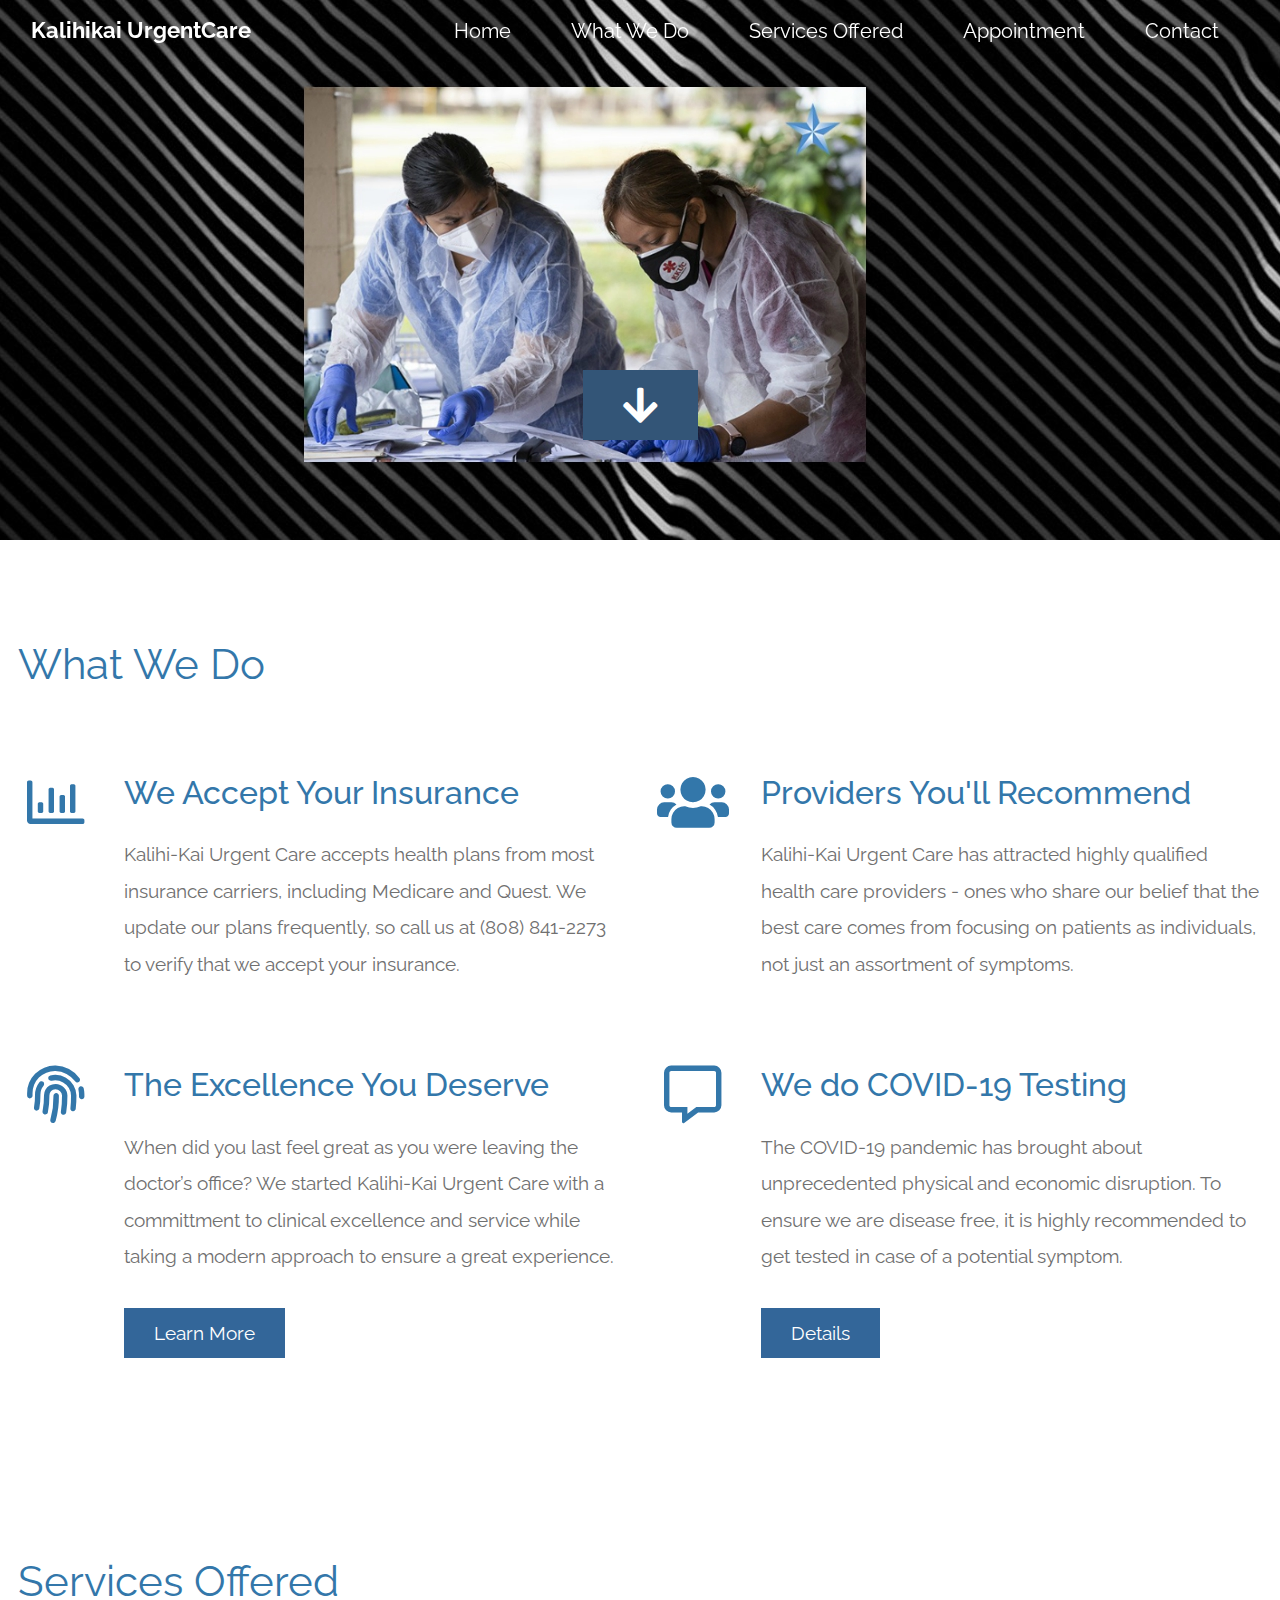
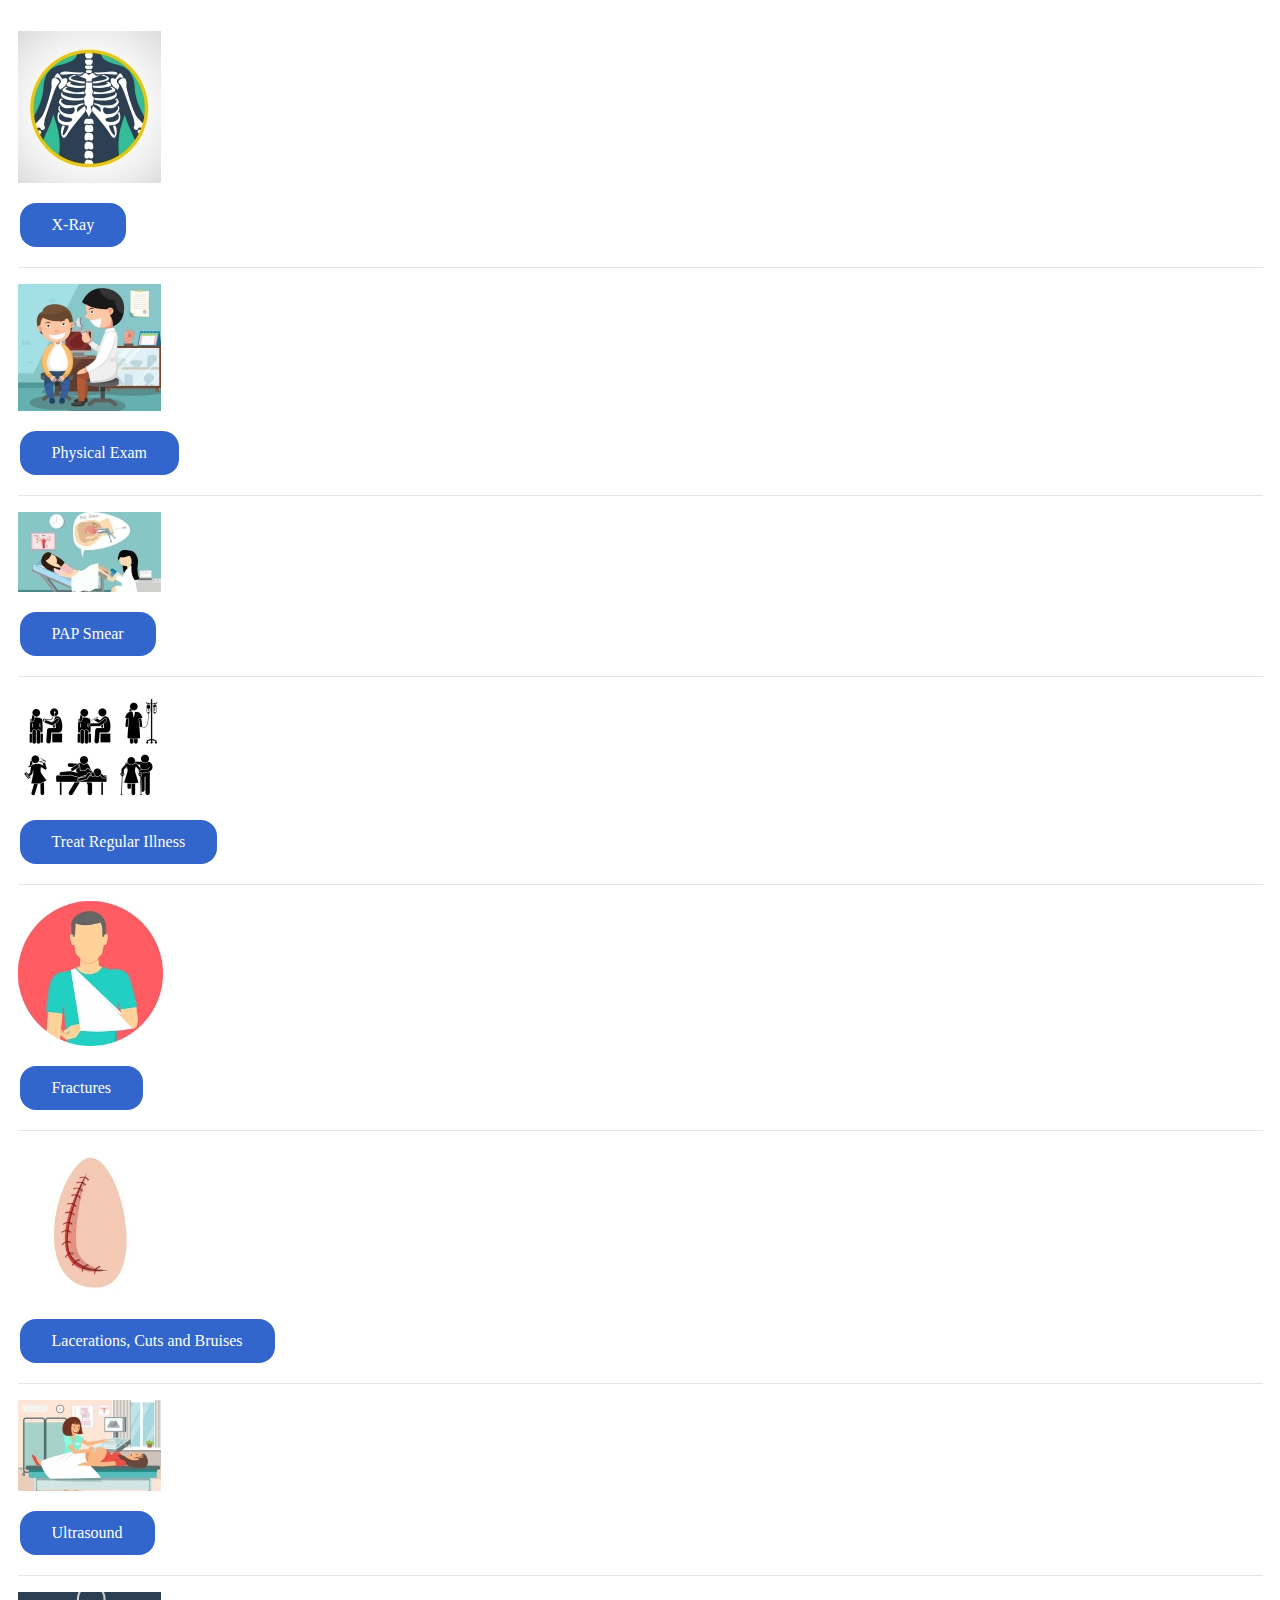
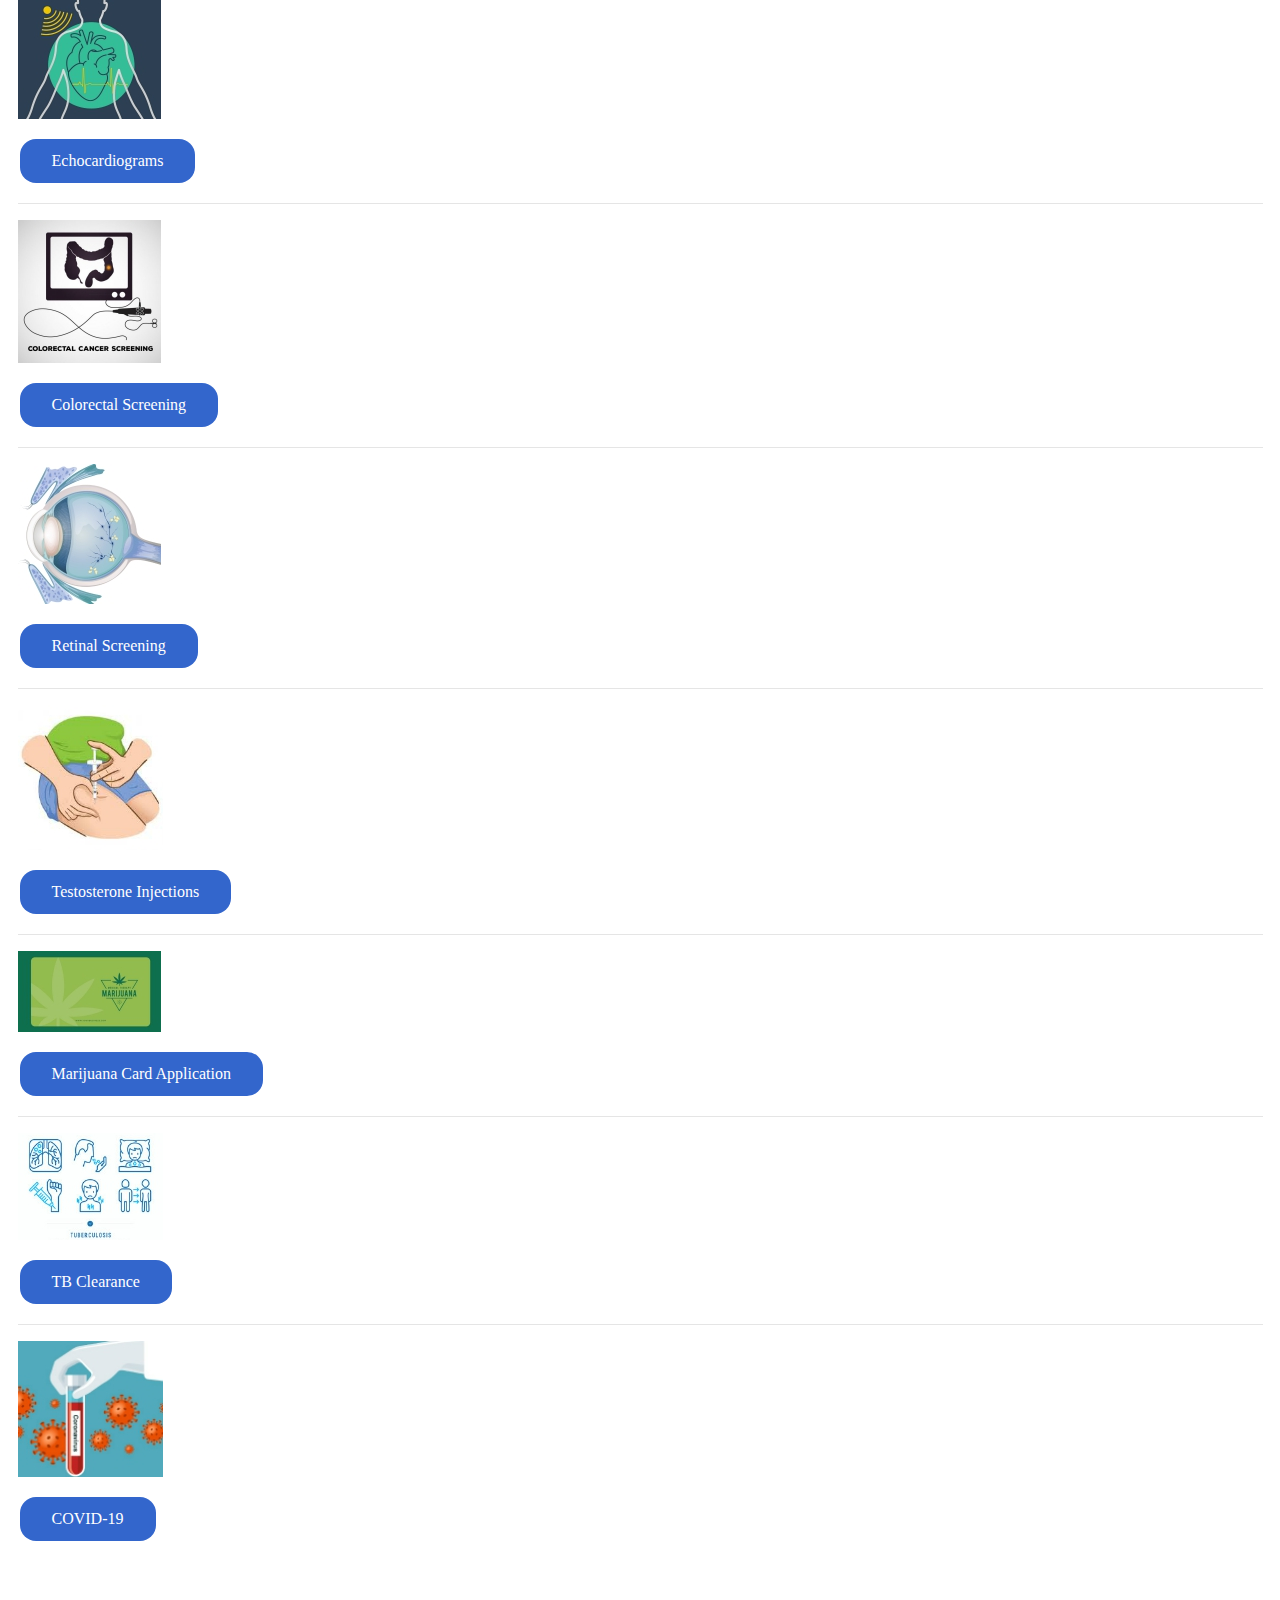
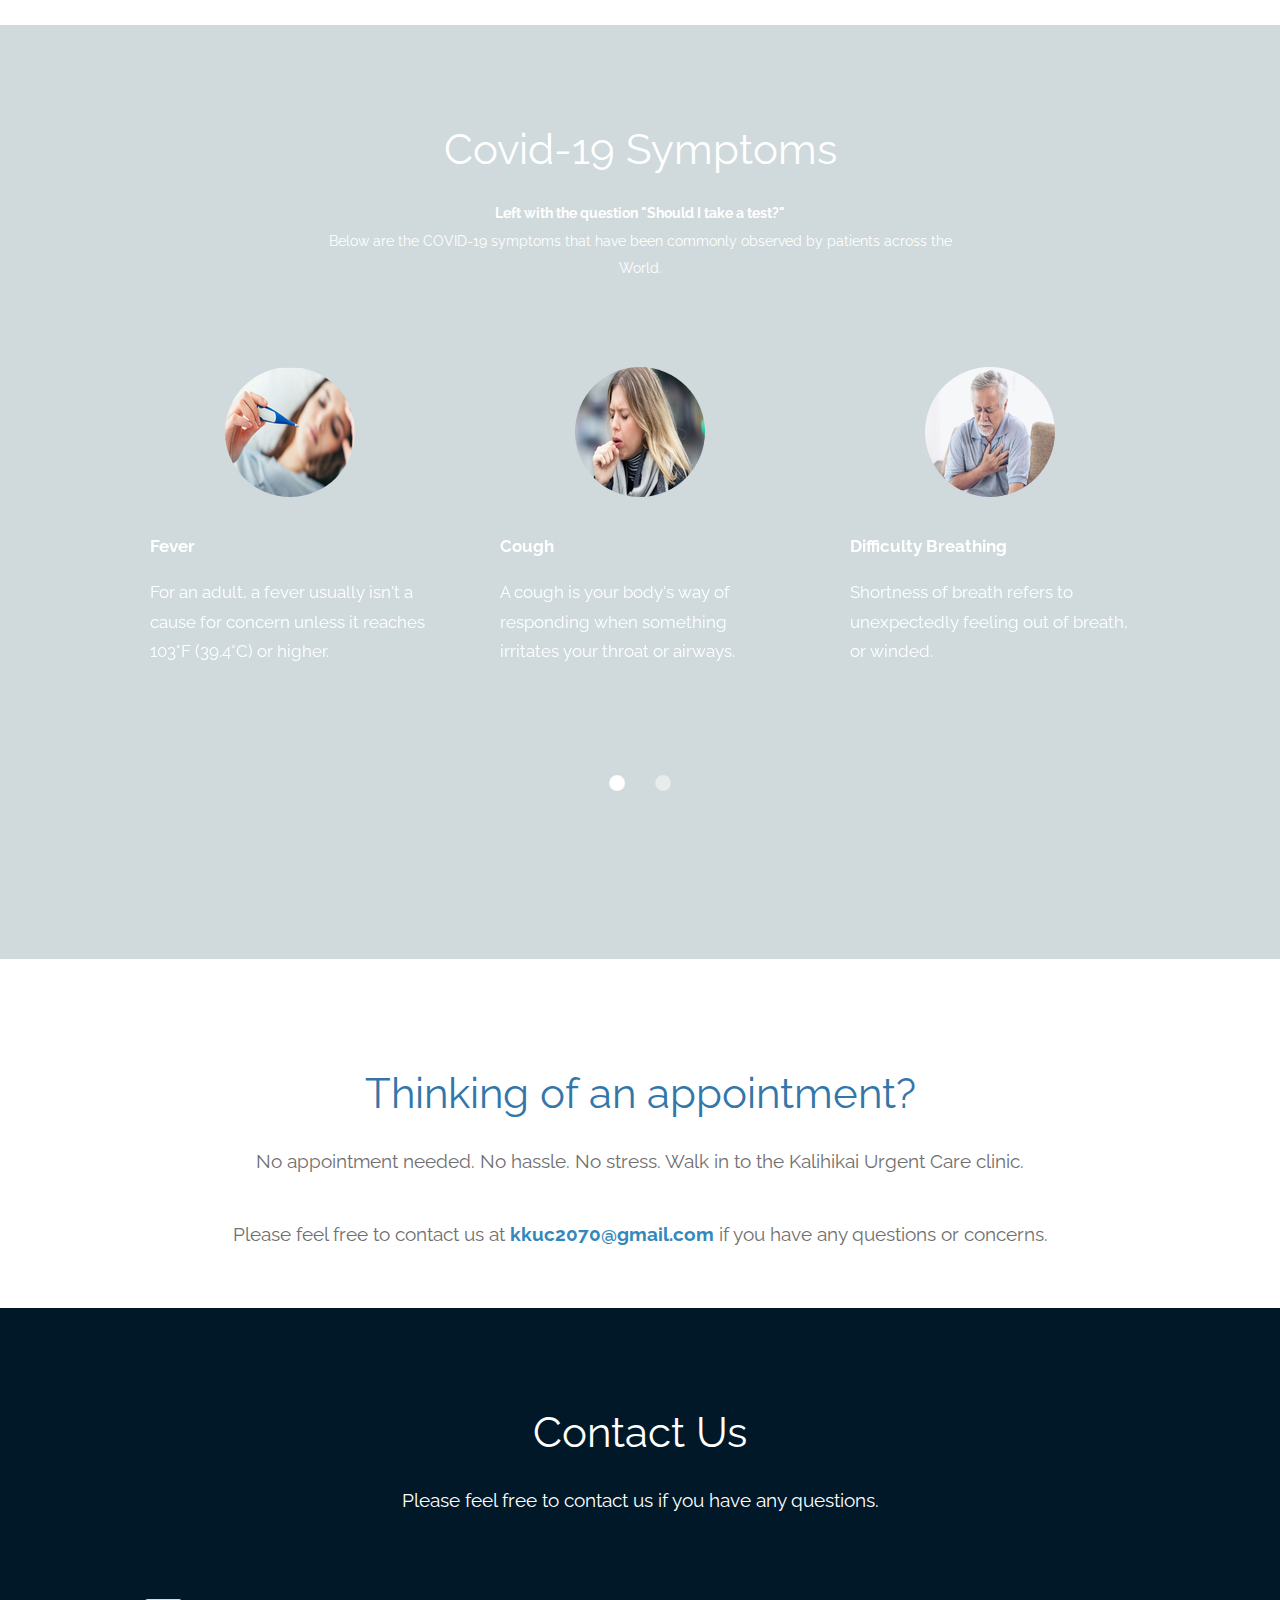
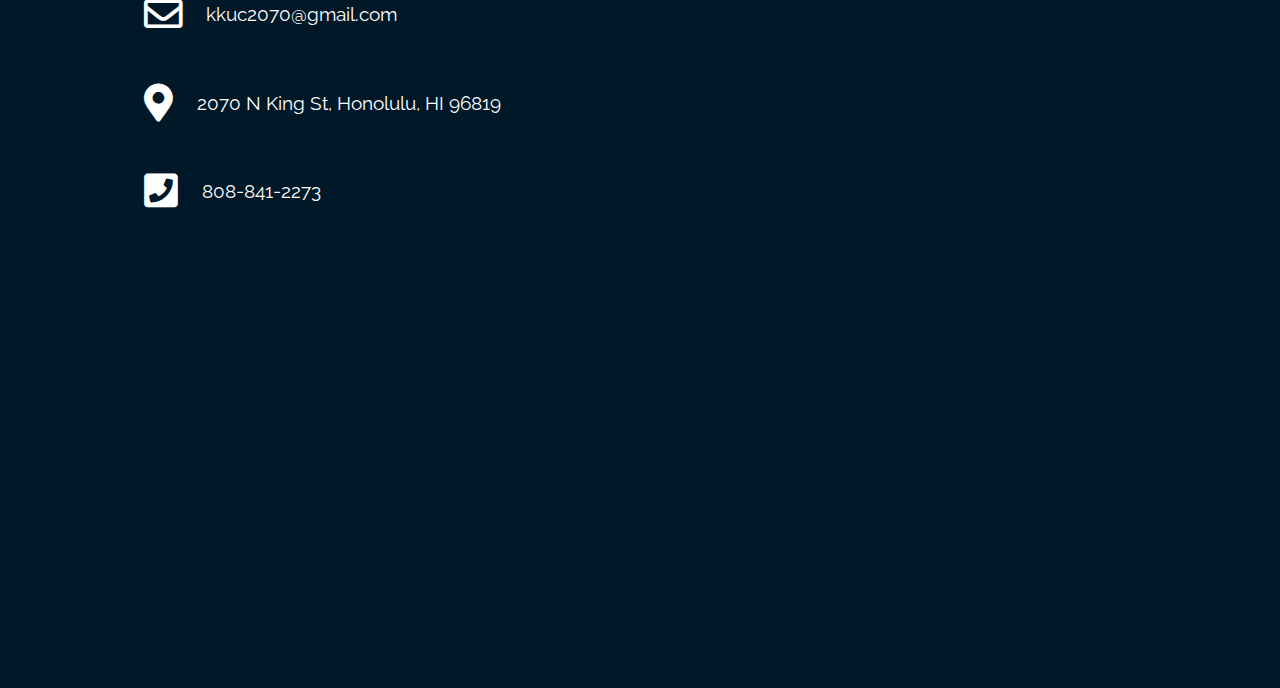
==== commit 961c2cd2: "swap hrefs within index page" ====
--- a/index.html
+++ b/index.html
@@ -78,9 +78,9 @@
                </div>
                <div class="col-lg-5">
                   <div class="tm-intro-text-container">
-                     <h2 class="tm-text-primary mb-4">The Excellence You Deserve</h2>
+                     <h2 class="tm-text-primary mb-4">We Accept Your Insurance</h2>
                      <p class="mb-4 tm-intro-text">
-                        When did you last feel great as you were leaving the doctor’s office? We started Kalihi-Kai Urgent Care with a committment to clinical excellence and service while taking a modern approach to ensure a great experience.
+                        Kalihi-Kai Urgent Care accepts health plans from most insurance carriers, including Medicare and Quest. We update our plans frequently, so call us at (808) 841-2273 to verify that we accept your insurance.
                      </p>
                   </div>
                </div>
@@ -102,12 +102,12 @@
                </div>
                <div class="col-lg-5">
                   <div class="tm-intro-text-container">
-                     <h2 class="tm-text-primary mb-4">We Accept Your Insurance</h2>
+                     <h2 class="tm-text-primary mb-4">The Excellence You Deserve</h2>
                      <p class="mb-4 tm-intro-text">
-                        Kalihi-Kai Urgent Care accepts health plans from most insurance carriers, including Medicare and Quest. We update our plans frequently, so call us at (808) 841-2273 to verify that we accept your insurance.
+                        When did you last feel great as you were leaving the doctor’s office? We started Kalihi-Kai Urgent Care with a committment to clinical excellence and service while taking a modern approach to ensure a great experience.
                      </p>
                      <div class="tm-continue">
-                        <a href="#testimonials" class="tm-intro-text tm-btn-primary">Learn More</a>
+                        <a href="#services" class="tm-intro-text tm-btn-primary">Learn More</a>
                      </div>
                   </div>
                </div>
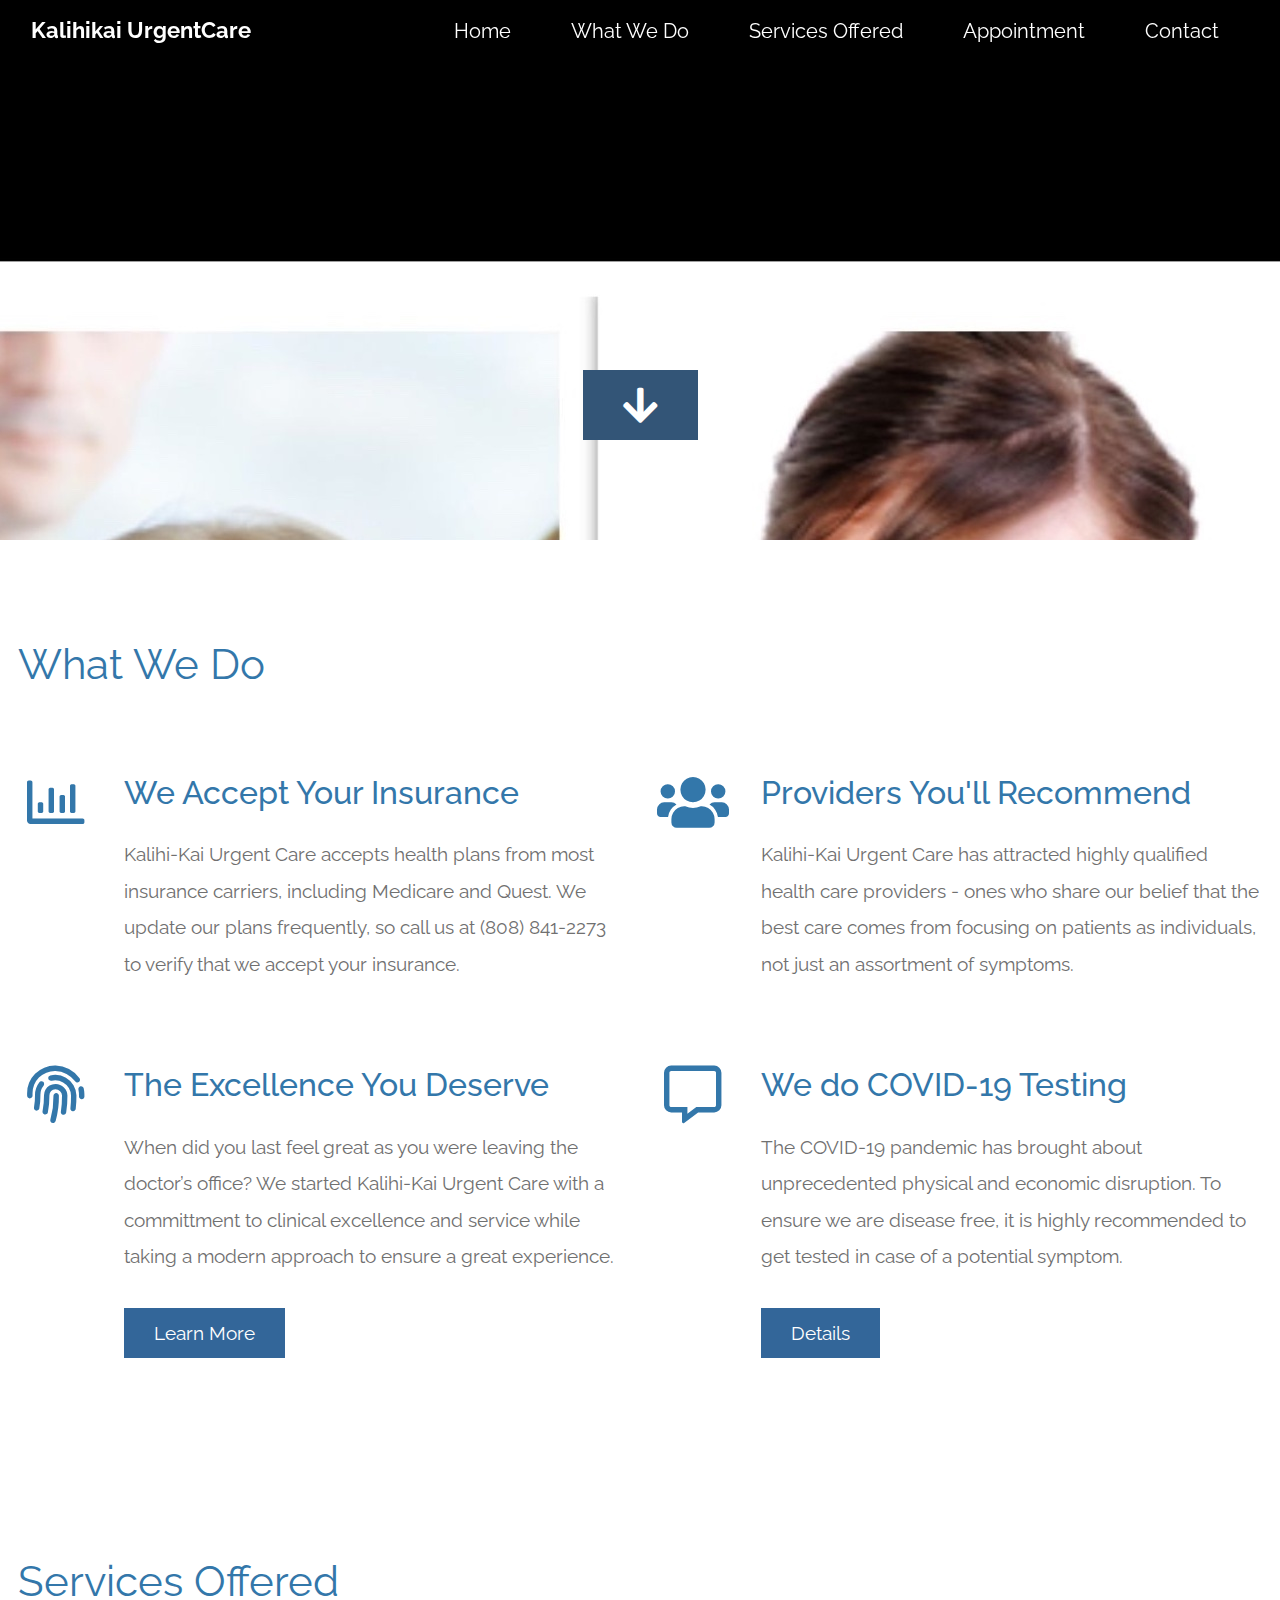
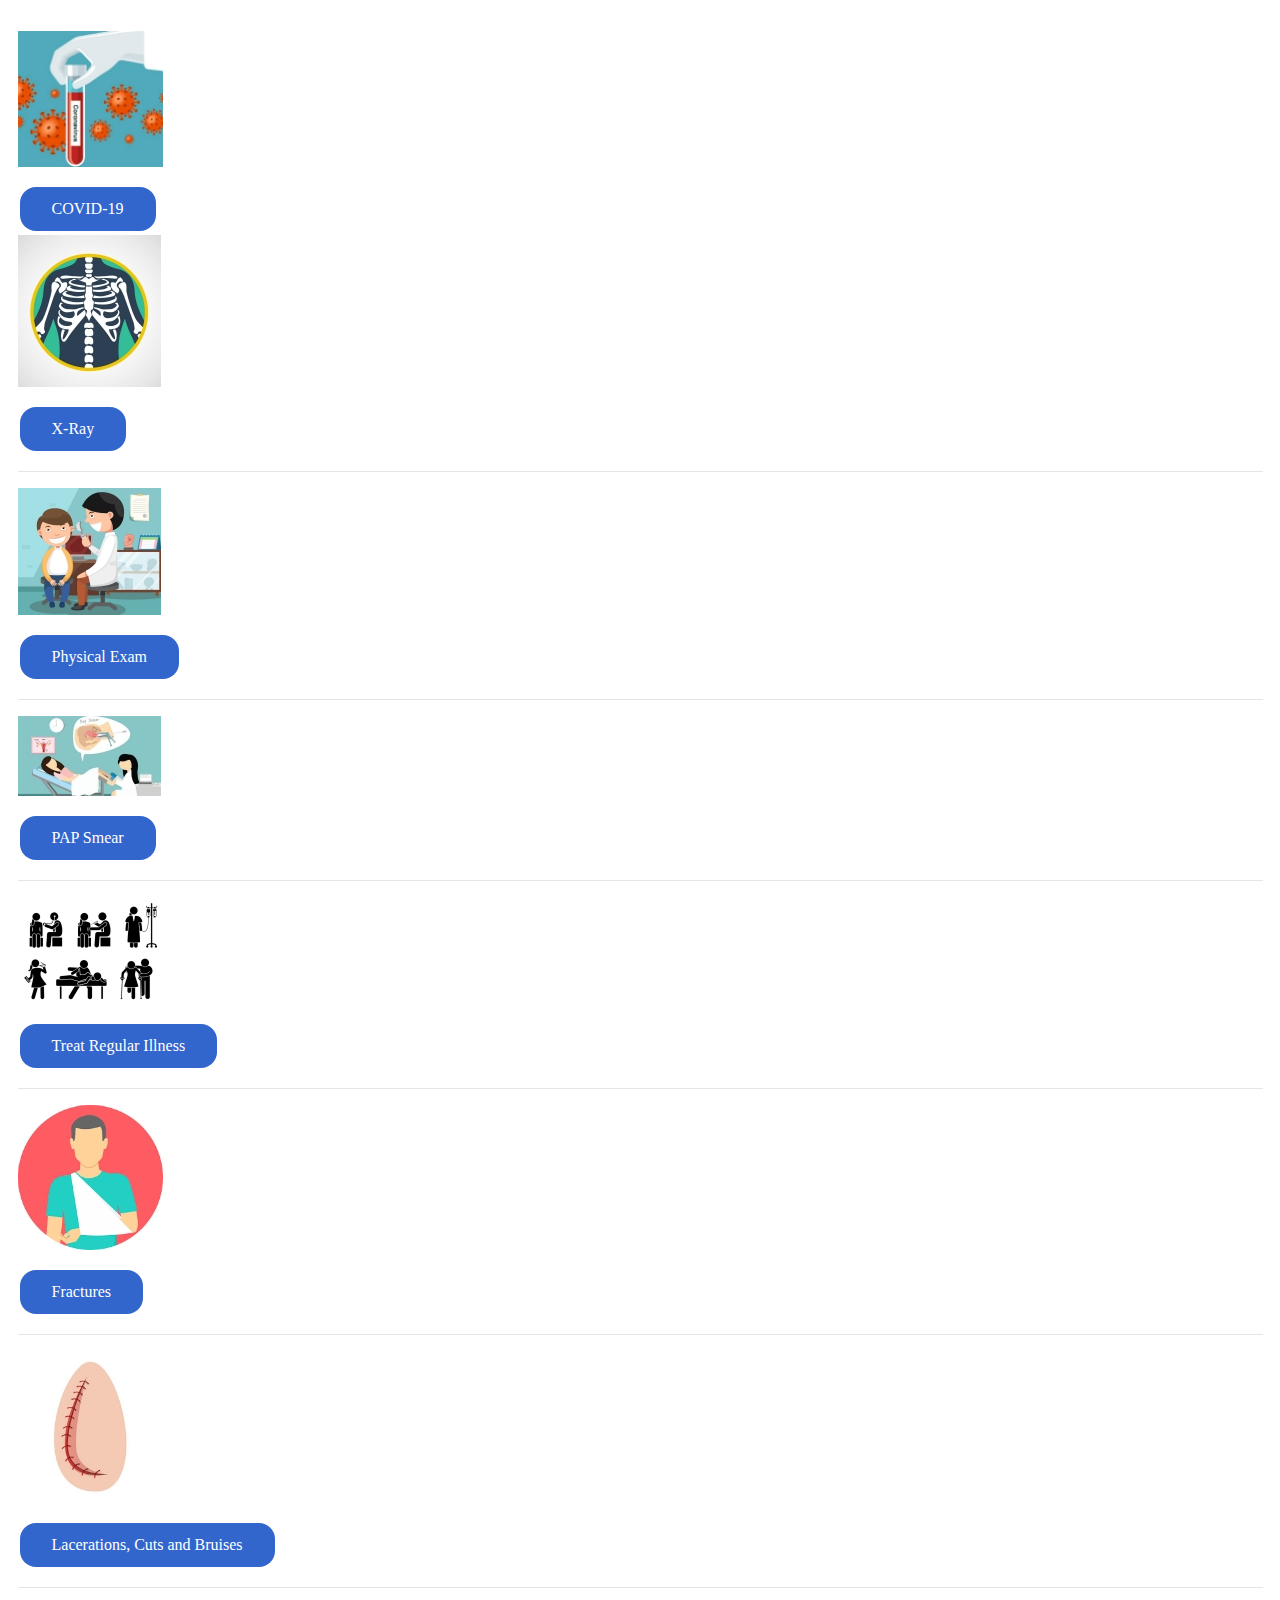
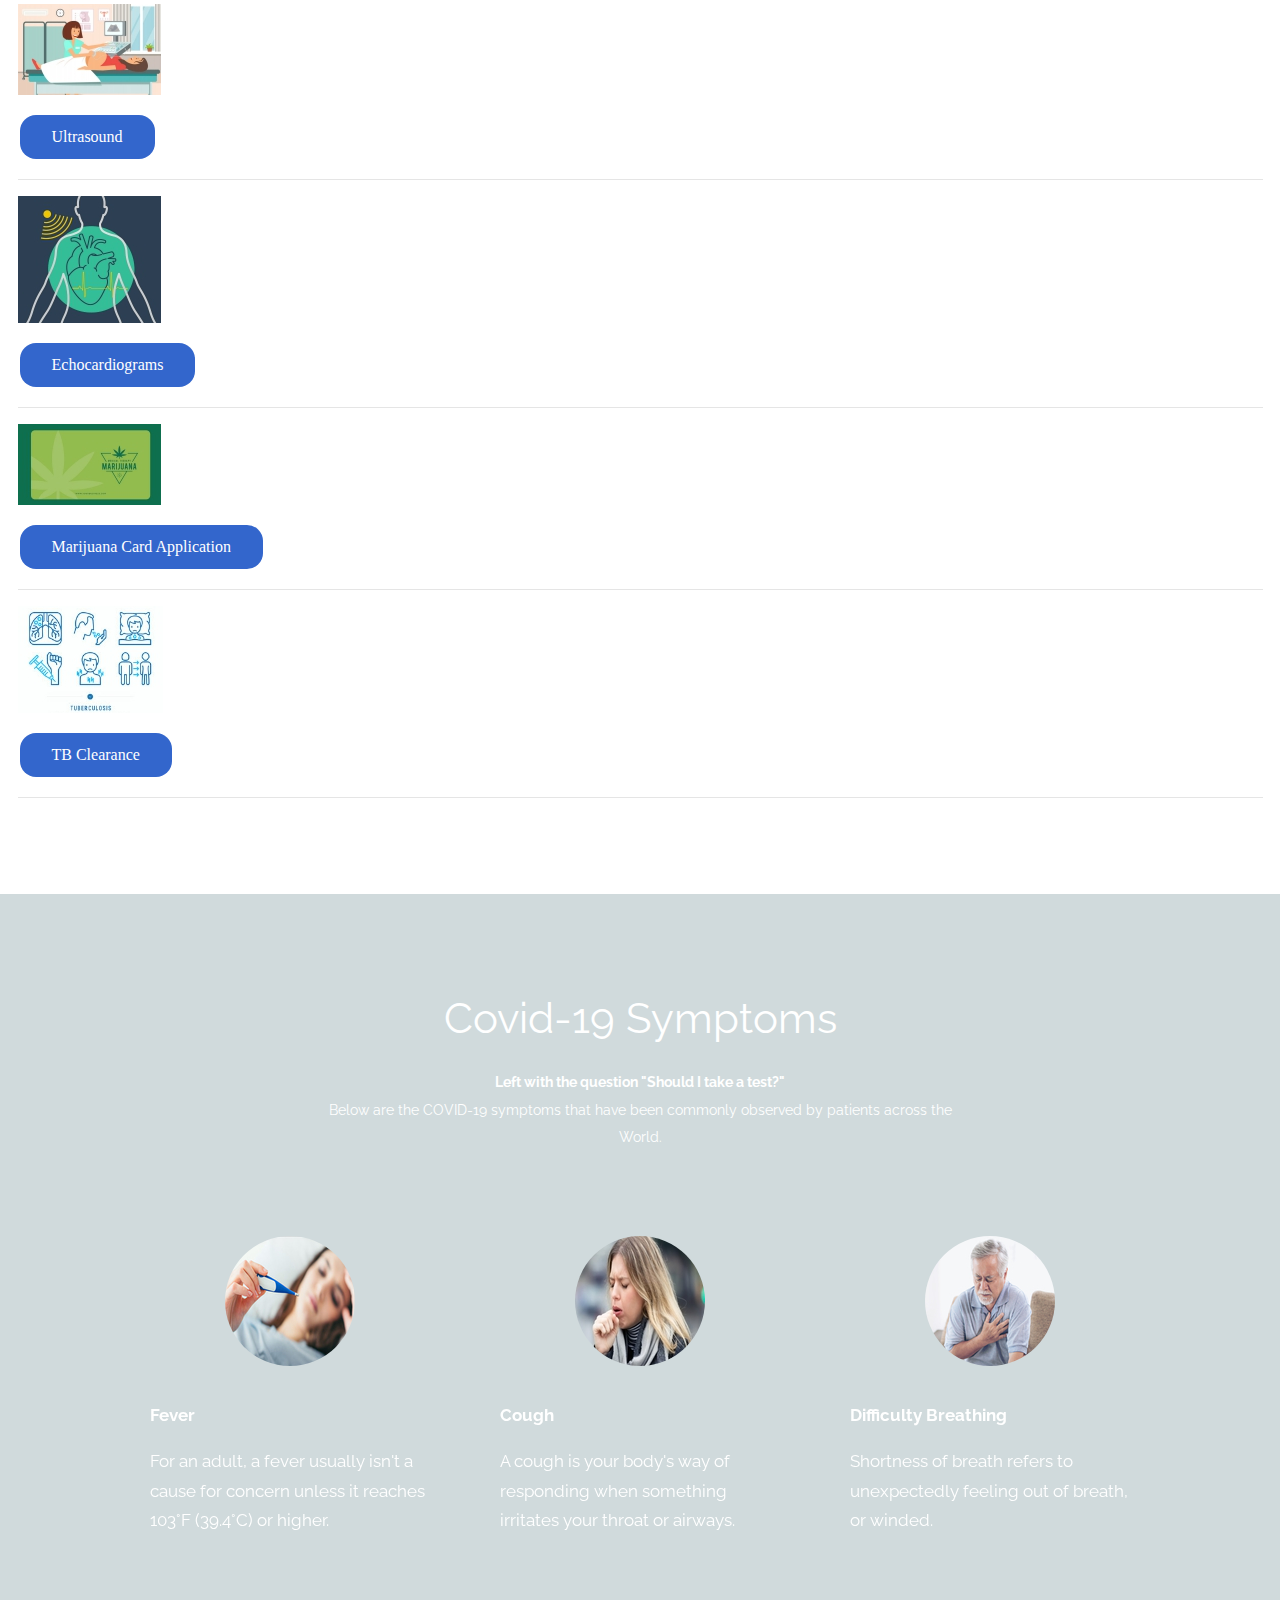
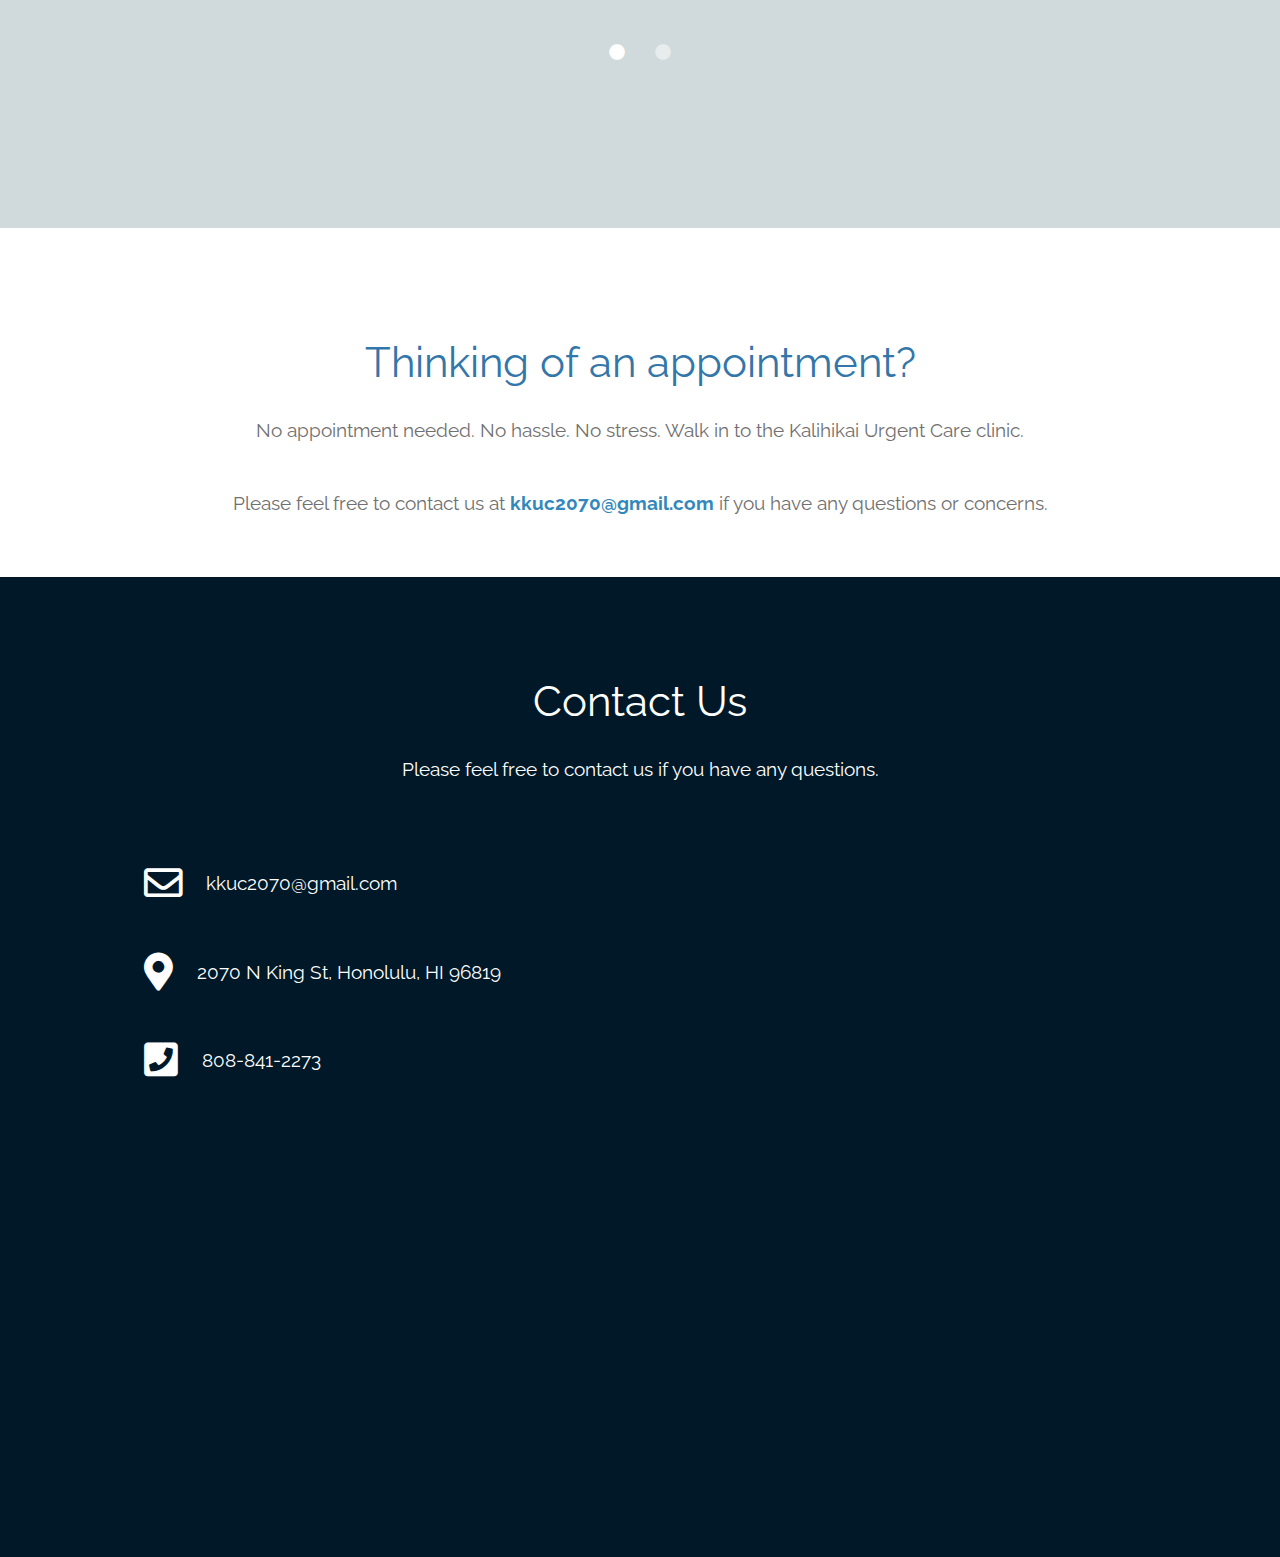
==== commit 038025b4: "modify backgrounds and alter content" ====
--- a/index.html
+++ b/index.html
@@ -137,6 +137,15 @@
                   </div>
                   <div>
                      <a>
+                        <figure><img src="img/services_img/covid.jpg">
+                        </figure>
+                        <aside>
+                           <button class="button accent round">COVID-19</button>
+                        </aside>
+                     </a>
+                  </div>
+                  <div>
+                     <a>
                         <figure>
                            <img src="img/services_img/xray.jpg">
                         </figure>
@@ -216,36 +225,36 @@
                      </a>
                      <hr>
                   </div>
-                  <div>
-                     <a>
-                        <figure><img src="img/services_img/screening.jpg">
-                        </figure>
-                        <aside>
-                           <button class="button accent round">Colorectal Screening</button>
-                        </aside>
-                     </a>
-                     <hr>
-                  </div>
-                  <div>
-                     <a>
-                        <figure><img src="img/services_img/retina.jpg">
-                        </figure>
-                        <aside>
-                           <button class="button accent round">Retinal Screening</button>
-                        </aside>
-                     </a>
-                     <hr>
-                  </div>
-                  <div>
-                     <a>
-                        <figure><img src="img/services_img/testosterone.jpg">
-                        </figure>
-                        <aside>
-                           <button class="button accent round">Testosterone Injections</button>
-                        </aside>
-                     </a>
-                     <hr>
-                  </div>
+<!--                  <div>-->
+<!--                     <a>-->
+<!--                        <figure><img src="img/services_img/screening.jpg">-->
+<!--                        </figure>-->
+<!--                        <aside>-->
+<!--                           <button class="button accent round">Colorectal Screening</button>-->
+<!--                        </aside>-->
+<!--                     </a>-->
+<!--                     <hr>-->
+<!--                  </div>-->
+<!--                  <div>-->
+<!--                     <a>-->
+<!--                        <figure><img src="img/services_img/retina.jpg">-->
+<!--                        </figure>-->
+<!--                        <aside>-->
+<!--                           <button class="button accent round">Retinal Screening</button>-->
+<!--                        </aside>-->
+<!--                     </a>-->
+<!--                     <hr>-->
+<!--                  </div>-->
+<!--                  <div>-->
+<!--                     <a>-->
+<!--                        <figure><img src="img/services_img/testosterone.jpg">-->
+<!--                        </figure>-->
+<!--                        <aside>-->
+<!--                           <button class="button accent round">Testosterone Injections</button>-->
+<!--                        </aside>-->
+<!--                     </a>-->
+<!--                     <hr>-->
+<!--                  </div>-->
                   <div>
                      <a>
                         <figure><img src="img/services_img/marijuana.jpg">
@@ -265,15 +274,6 @@
                         </aside>
                      </a>
                      <hr>
-                  </div>
-                  <div>
-                     <a>
-                        <figure><img src="img/services_img/covid.jpg">
-                        </figure>
-                        <aside>
-                           <button class="button accent round">COVID-19</button>
-                        </aside>
-                     </a>
                   </div>
                </div>
             </div>
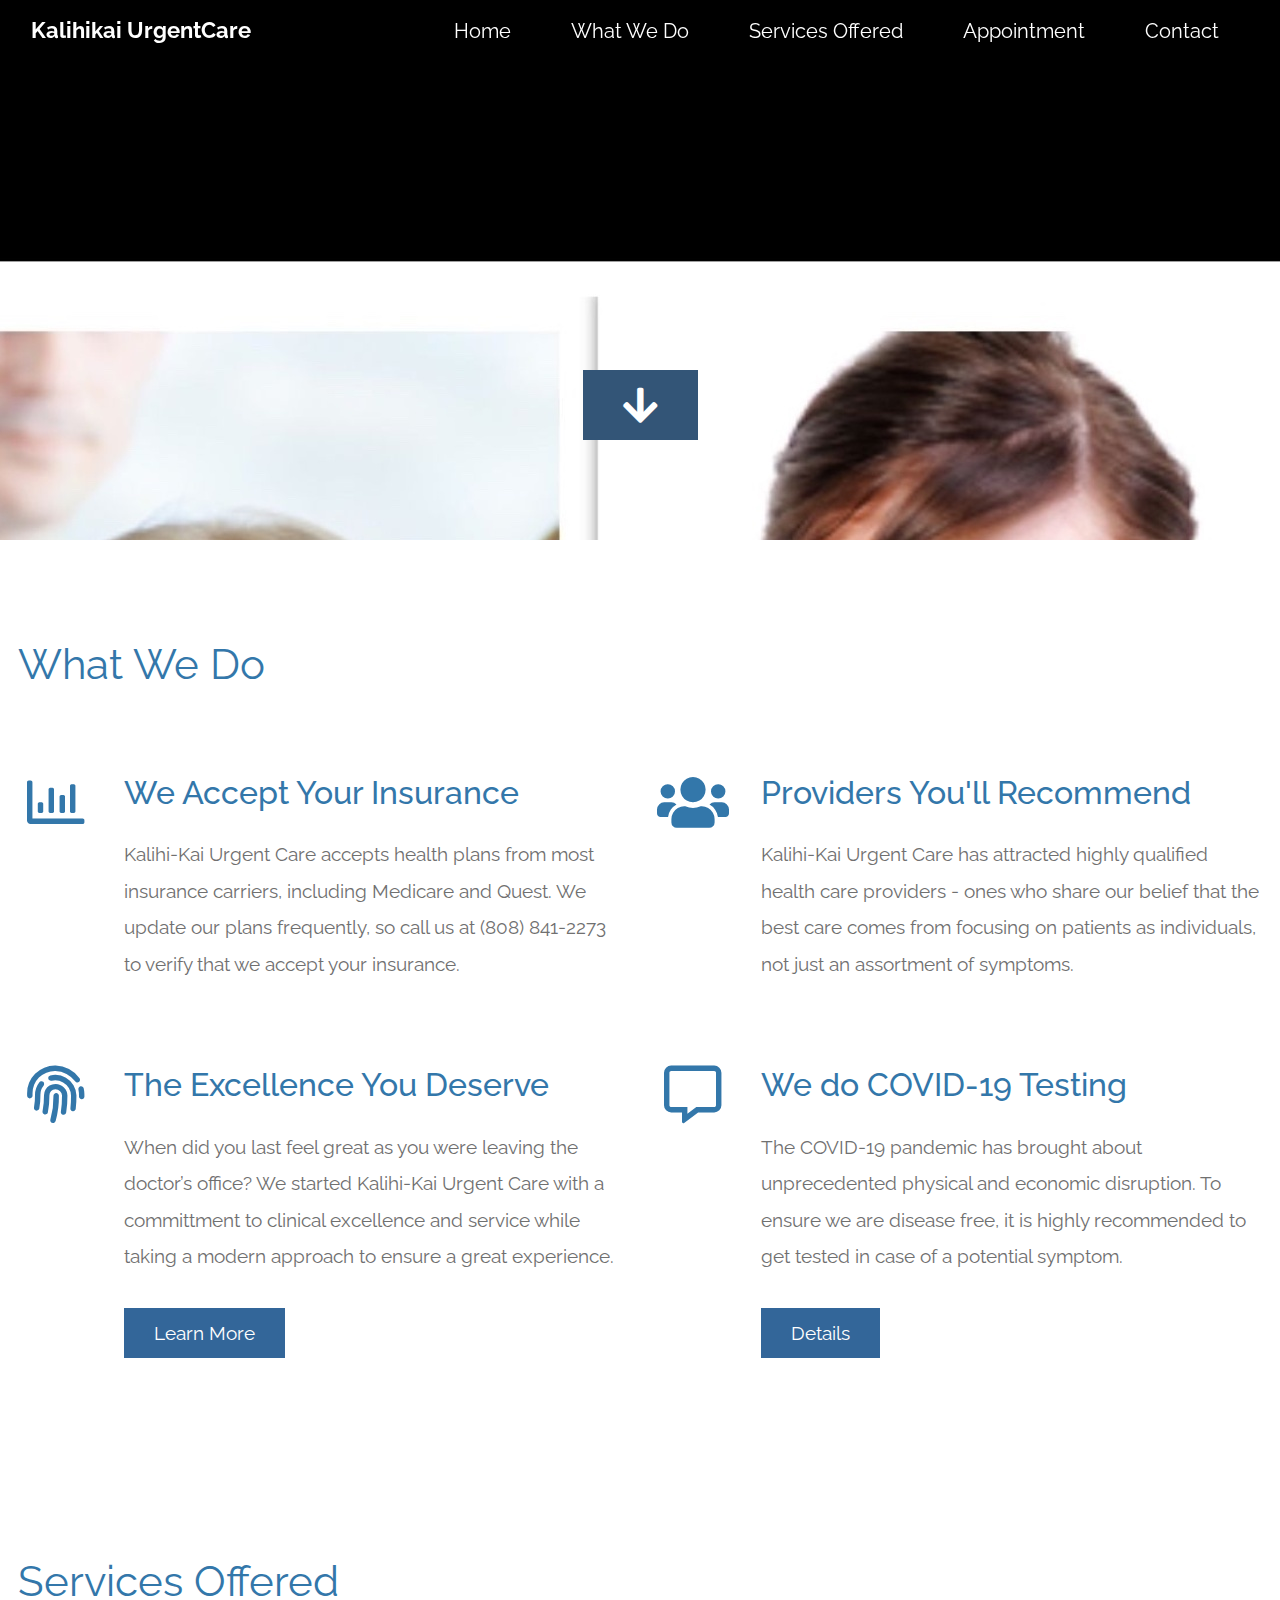
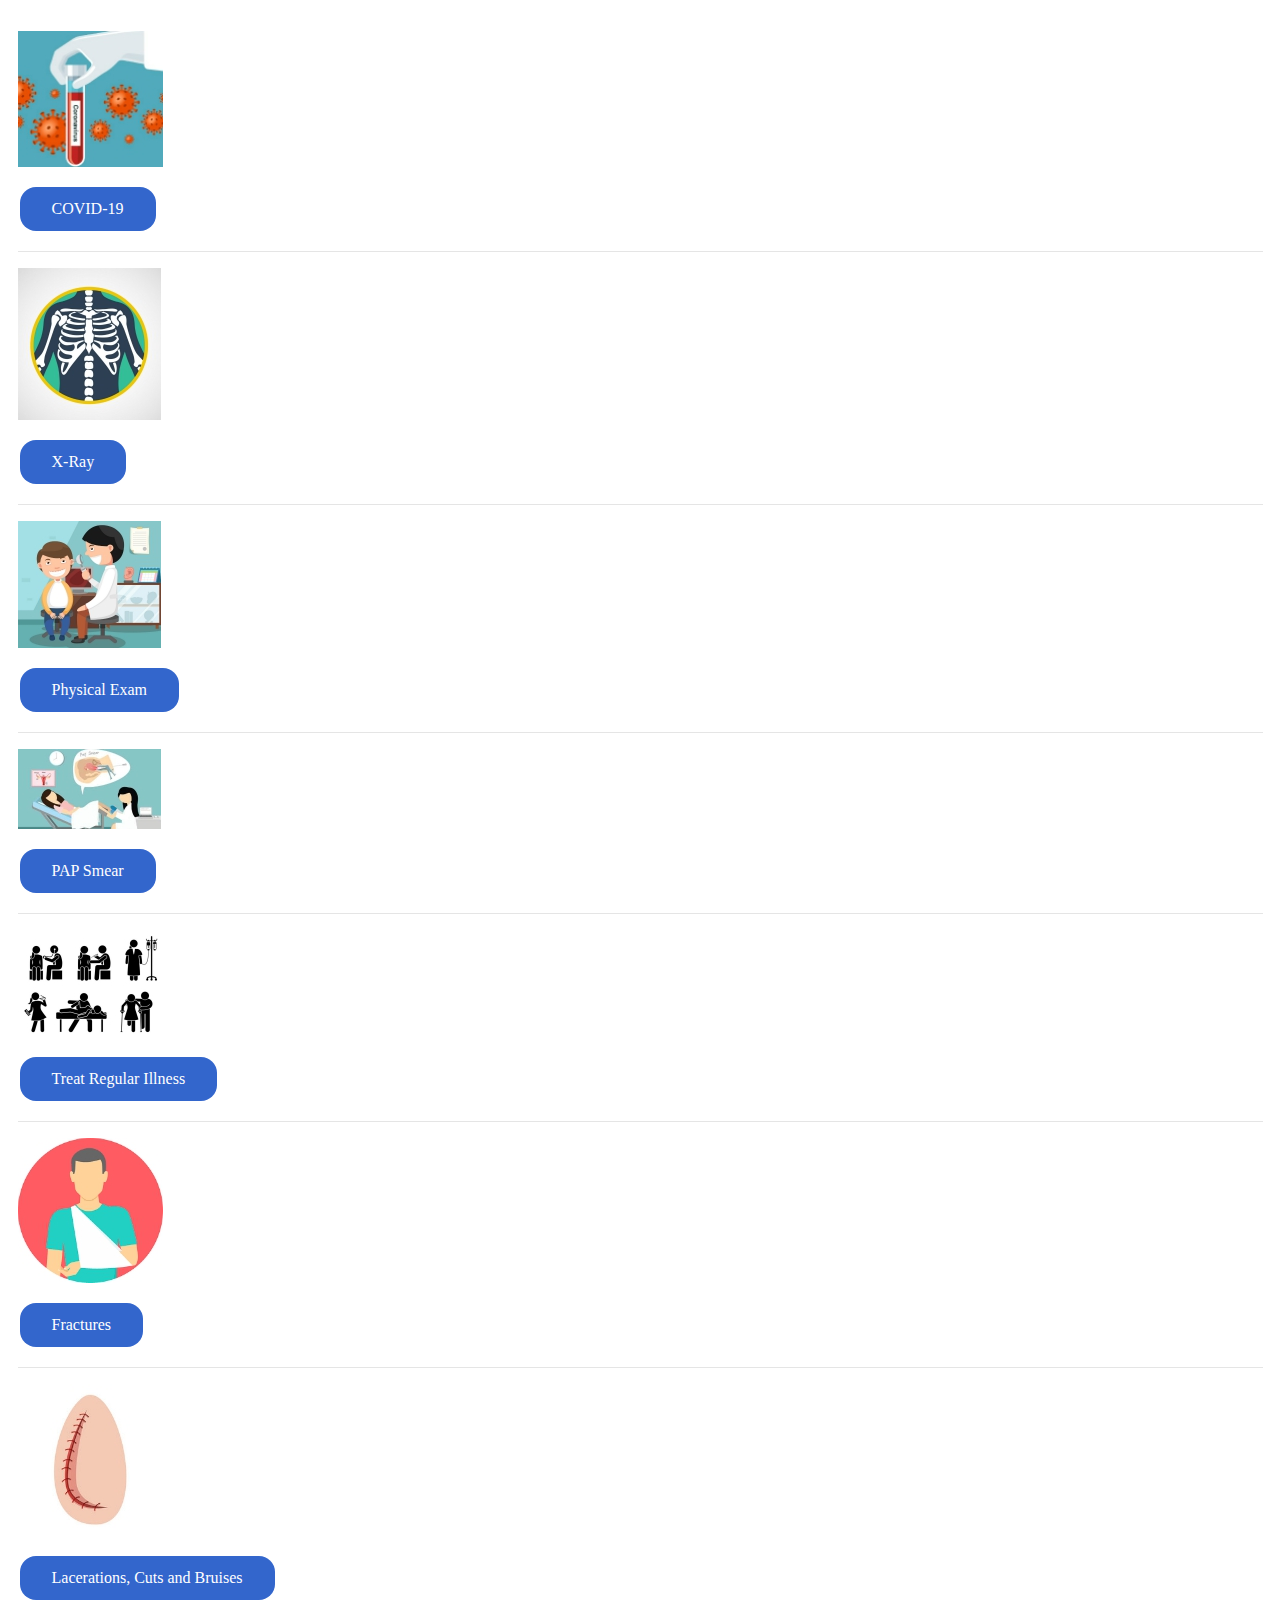
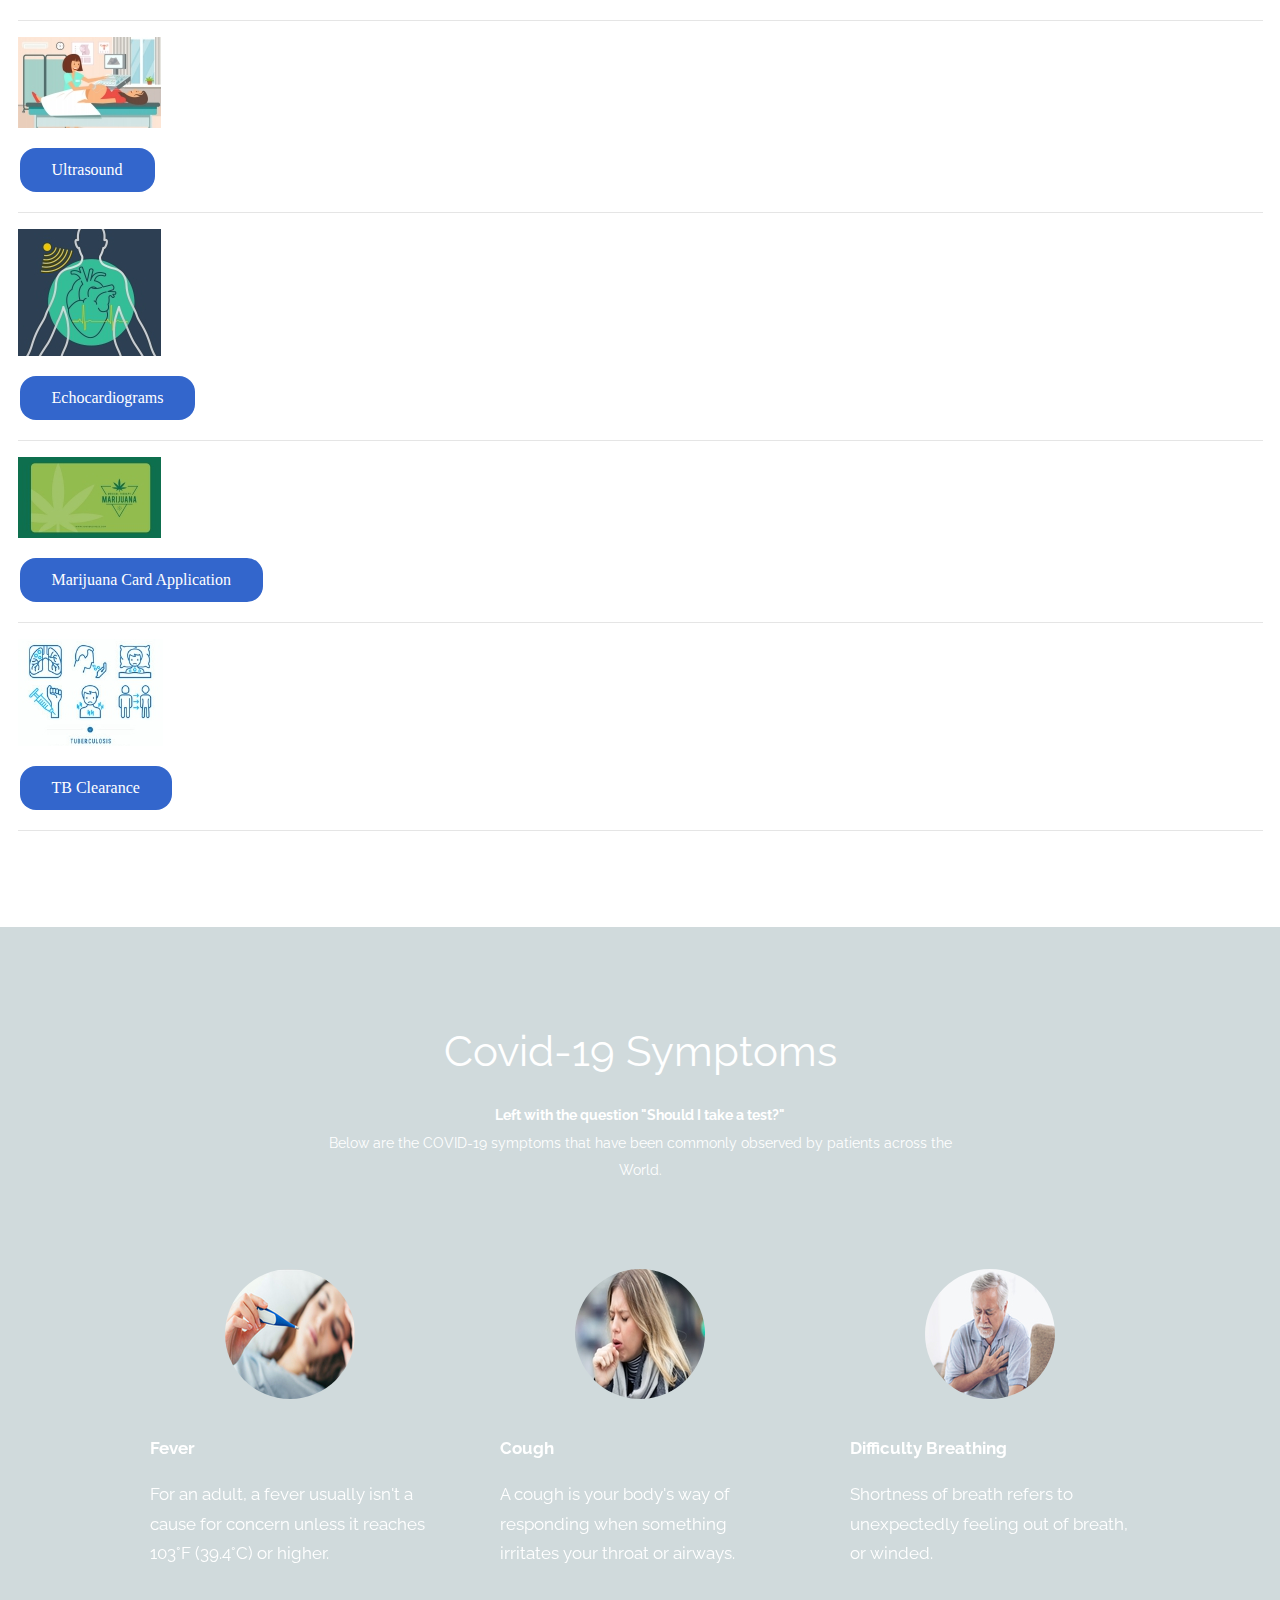
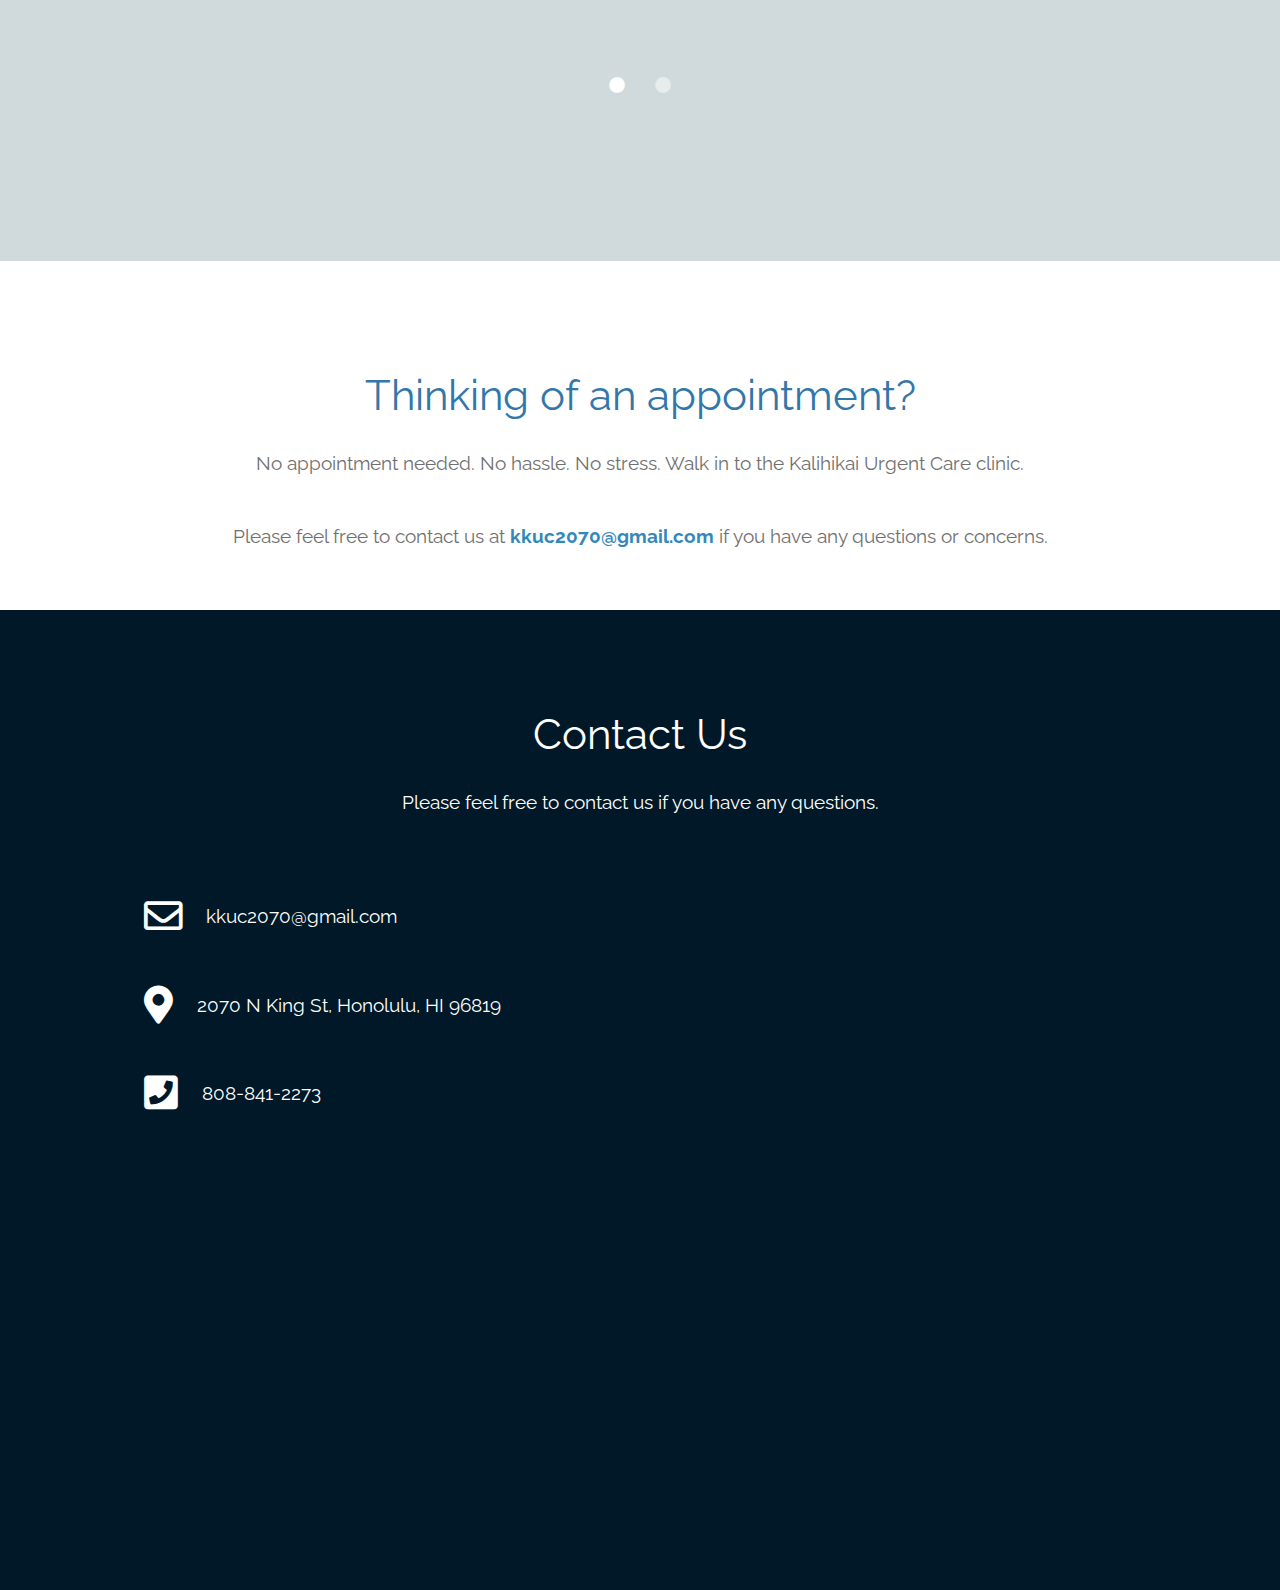
==== commit e9840dfb: "more changes per client requirement" ====
--- a/index.html
+++ b/index.html
@@ -143,6 +143,7 @@
                            <button class="button accent round">COVID-19</button>
                         </aside>
                      </a>
+                     <hr>
                   </div>
                   <div>
                      <a>
